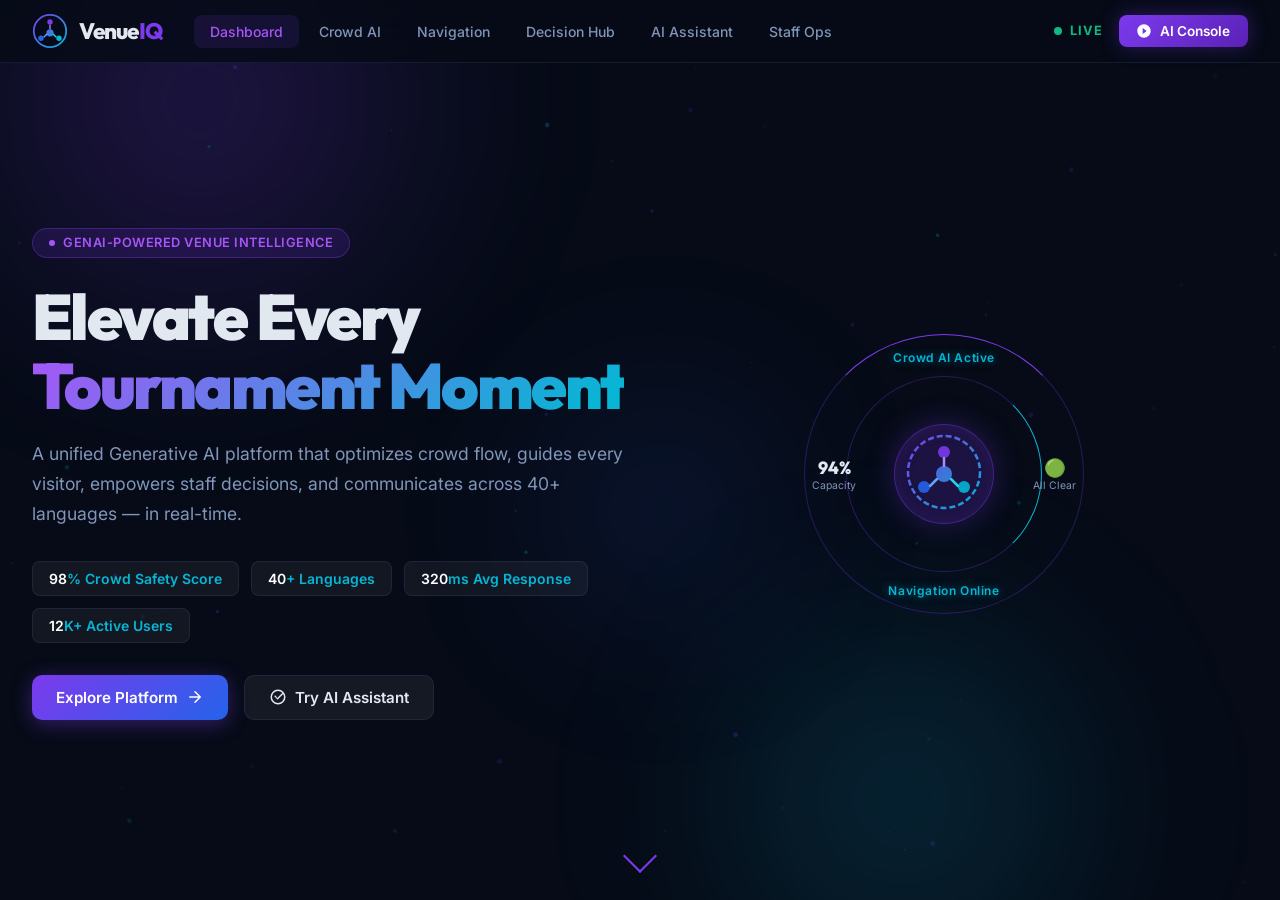
==== index.html @ 612d3ae8 "feat: VenueIQ GenAI Tournament Operations Platform A fully interactive GenAI-enabled venue operation" ====
<!DOCTYPE html>
<html lang="en">
<head>
  <meta charset="UTF-8" />
  <meta name="viewport" content="width=device-width, initial-scale=1.0" />
  <title>VenueIQ — GenAI Tournament Operations Platform</title>
  <meta name="description" content="VenueIQ: AI-powered venue operations platform for tournaments — crowd management, smart navigation, real-time decision support, and multi-language assistance." />
  <link rel="preconnect" href="https://fonts.googleapis.com" />
  <link rel="preconnect" href="https://fonts.gstatic.com" crossorigin />
  <link href="https://fonts.googleapis.com/css2?family=Inter:wght@300;400;500;600;700;800;900&family=Outfit:wght@300;400;500;600;700;800;900&display=swap" rel="stylesheet" />
  <link rel="stylesheet" href="styles.css" />
</head>
<body>

<!-- ═══════════════════════════════════════════════ NAVBAR ══ -->
<nav class="navbar" id="navbar">
  <div class="nav-inner">
    <div class="nav-logo">
      <div class="logo-icon">
        <svg viewBox="0 0 40 40" fill="none" xmlns="http://www.w3.org/2000/svg">
          <circle cx="20" cy="20" r="18" stroke="url(#lg1)" stroke-width="2"/>
          <circle cx="20" cy="10" r="3" fill="#7c3aed"/>
          <circle cx="10" cy="28" r="3" fill="#2563eb"/>
          <circle cx="30" cy="28" r="3" fill="#06b6d4"/>
          <circle cx="20" cy="22" r="4" fill="url(#lg1)"/>
          <line x1="20" y1="13" x2="20" y2="18" stroke="#a78bfa" stroke-width="1.5"/>
          <line x1="13" y1="27" x2="17" y2="23" stroke="#60a5fa" stroke-width="1.5"/>
          <line x1="27" y1="27" x2="23" y2="23" stroke="#22d3ee" stroke-width="1.5"/>
          <defs>
            <linearGradient id="lg1" x1="0" y1="0" x2="40" y2="40" gradientUnits="userSpaceOnUse">
              <stop offset="0%" stop-color="#7c3aed"/>
              <stop offset="100%" stop-color="#06b6d4"/>
            </linearGradient>
          </defs>
        </svg>
      </div>
      <span class="logo-text">Venue<span class="logo-accent">IQ</span></span>
    </div>
    <ul class="nav-links">
      <li><a href="#dashboard" class="nav-link active" onclick="showSection('dashboard', this)">Dashboard</a></li>
      <li><a href="#crowd" class="nav-link" onclick="showSection('crowd', this)">Crowd AI</a></li>
      <li><a href="#navigation" class="nav-link" onclick="showSection('navigation', this)">Navigation</a></li>
      <li><a href="#decisions" class="nav-link" onclick="showSection('decisions', this)">Decision Hub</a></li>
      <li><a href="#assistant" class="nav-link" onclick="showSection('assistant', this)">AI Assistant</a></li>
      <li><a href="#staff" class="nav-link" onclick="showSection('staff', this)">Staff Ops</a></li>
    </ul>
    <div class="nav-right">
      <div class="live-indicator"><span class="pulse"></span> LIVE</div>
      <button class="btn-cta" onclick="showSection('assistant', document.querySelector('[href=\'#assistant\']'))">
        <svg width="16" height="16" viewBox="0 0 24 24" fill="none"><path d="M12 2C6.48 2 2 6.48 2 12s4.48 10 10 10 10-4.48 10-10S17.52 2 12 2zm-2 14.5v-9l6 4.5-6 4.5z" fill="currentColor"/></svg>
        AI Console
      </button>
    </div>
  </div>
</nav>

<!-- ═══════════════════════════════════════════════ HERO ══ -->
<section class="hero-section" id="hero-section">
  <div class="hero-bg">
    <div class="hero-orb orb1"></div>
    <div class="hero-orb orb2"></div>
    <div class="hero-orb orb3"></div>
    <canvas id="heroCanvas"></canvas>
  </div>
  <div class="hero-content">
    <div class="hero-badge">
      <span class="badge-dot"></span>
      GenAI-Powered Venue Intelligence
    </div>
    <h1 class="hero-title">
      Elevate Every<br/>
      <span class="gradient-text">Tournament Moment</span>
    </h1>
    <p class="hero-subtitle">
      A unified Generative AI platform that optimizes crowd flow, guides every visitor, empowers staff decisions, and communicates across 40+ languages — in real-time.
    </p>
    <div class="hero-stats">
      <div class="stat-chip"><span class="stat-num" data-target="98">0</span>% Crowd Safety Score</div>
      <div class="stat-chip"><span class="stat-num" data-target="40">0</span>+ Languages</div>
      <div class="stat-chip"><span class="stat-num" data-target="320">0</span>ms Avg Response</div>
      <div class="stat-chip"><span class="stat-num" data-target="12">0</span>K+ Active Users</div>
    </div>
    <div class="hero-actions">
      <button class="btn-primary" onclick="showSection('dashboard', document.querySelector('[href=\'#dashboard\']'))">
        Explore Platform
        <svg width="18" height="18" viewBox="0 0 24 24" fill="none"><path d="M5 12h14M12 5l7 7-7 7" stroke="currentColor" stroke-width="2" stroke-linecap="round" stroke-linejoin="round"/></svg>
      </button>
      <button class="btn-ghost" onclick="showSection('assistant', document.querySelector('[href=\'#assistant\']'))">
        <svg width="18" height="18" viewBox="0 0 24 24" fill="none"><path d="M12 2a10 10 0 110 20A10 10 0 0112 2zm0 2a8 8 0 100 16A8 8 0 0012 4zm-1 11l-4-4 1.41-1.41L11 13.17l6.59-6.58L19 8l-8 8z" fill="currentColor"/></svg>
        Try AI Assistant
      </button>
    </div>
  </div>
  <div class="hero-visual">
    <div class="hud-container">
      <div class="hud-ring hud-ring-1"></div>
      <div class="hud-ring hud-ring-2"></div>
      <div class="hud-center">
        <div class="hud-icon">
          <svg viewBox="0 0 80 80" fill="none" xmlns="http://www.w3.org/2000/svg" width="80" height="80">
            <circle cx="40" cy="40" r="36" stroke="url(#hudGrad)" stroke-width="2.5" stroke-dasharray="6 3"/>
            <circle cx="40" cy="20" r="6" fill="#7c3aed" opacity="0.9"/>
            <circle cx="20" cy="55" r="6" fill="#2563eb" opacity="0.9"/>
            <circle cx="60" cy="55" r="6" fill="#06b6d4" opacity="0.9"/>
            <circle cx="40" cy="42" r="8" fill="url(#hudGrad)" opacity="0.95"/>
            <path d="M40 26 L40 34" stroke="#a78bfa" stroke-width="2.5" stroke-linecap="round"/>
            <path d="M26 54 L33 47" stroke="#60a5fa" stroke-width="2.5" stroke-linecap="round"/>
            <path d="M54 54 L47 47" stroke="#22d3ee" stroke-width="2.5" stroke-linecap="round"/>
            <defs>
              <linearGradient id="hudGrad" x1="0" y1="0" x2="80" y2="80" gradientUnits="userSpaceOnUse">
                <stop offset="0%" stop-color="#7c3aed"/>
                <stop offset="100%" stop-color="#06b6d4"/>
              </linearGradient>
            </defs>
          </svg>
        </div>
      </div>
      <div class="hud-label top-label">Crowd AI Active</div>
      <div class="hud-label bottom-label">Navigation Online</div>
      <div class="hud-metric left-metric">
        <div class="metric-val">94%</div>
        <div class="metric-key">Capacity</div>
      </div>
      <div class="hud-metric right-metric">
        <div class="metric-val">🟢</div>
        <div class="metric-key">All Clear</div>
      </div>
    </div>
  </div>
  <div class="scroll-hint" onclick="showSection('dashboard', document.querySelector('[href=\'#dashboard\']'))">
    <div class="scroll-arrow"></div>
  </div>
</section>

<!-- ═══════════════════════════════════════════════ MAIN APP ══ -->
<main class="app-main" id="app-main" style="display:none;">

  <!-- SECTION: DASHBOARD -->
  <section class="section active" id="section-dashboard">
    <div class="section-header">
      <div>
        <h2 class="section-title">Operations Dashboard</h2>
        <p class="section-sub">Real-time intelligence across all venue systems · Last updated <span id="lastUpdated">just now</span></p>
      </div>
      <div class="header-actions">
        <select class="select-venue" id="venueSelect">
          <option>🏟️ Main Arena — Hall A</option>
          <option>🏀 Court B — Basketball</option>
          <option>🎾 Tennis Ground 1</option>
          <option>🏊 Aquatics Centre</option>
        </select>
        <button class="btn-sm btn-outline" onclick="refreshDashboard()">⟳ Refresh</button>
      </div>
    </div>

    <!-- KPI Grid -->
    <div class="kpi-grid">
      <div class="kpi-card" id="kpi-crowd">
        <div class="kpi-icon" style="background:linear-gradient(135deg,#7c3aed,#a855f7)">
          <svg width="24" height="24" viewBox="0 0 24 24" fill="none"><path d="M17 21v-2a4 4 0 00-4-4H5a4 4 0 00-4 4v2M9 11a4 4 0 100-8 4 4 0 000 8zM23 21v-2a4 4 0 00-3-3.87M16 3.13a4 4 0 010 7.75" stroke="white" stroke-width="2" stroke-linecap="round" stroke-linejoin="round"/></svg>
        </div>
        <div class="kpi-data">
          <div class="kpi-value" id="kpi-crowd-val">47,284</div>
          <div class="kpi-label">Total Visitors</div>
          <div class="kpi-delta positive">↑ 3.2% vs. yesterday</div>
        </div>
        <div class="kpi-sparkline" id="spark-crowd"></div>
      </div>
      <div class="kpi-card" id="kpi-alerts">
        <div class="kpi-icon" style="background:linear-gradient(135deg,#dc2626,#f97316)">
          <svg width="24" height="24" viewBox="0 0 24 24" fill="none"><path d="M10.29 3.86L1.82 18a2 2 0 001.71 3h16.94a2 2 0 001.71-3L13.71 3.86a2 2 0 00-3.42 0zM12 9v4M12 17h.01" stroke="white" stroke-width="2" stroke-linecap="round" stroke-linejoin="round"/></svg>
        </div>
        <div class="kpi-data">
          <div class="kpi-value" id="kpi-alert-val">2</div>
          <div class="kpi-label">Active Alerts</div>
          <div class="kpi-delta negative">⚡ Requires Attention</div>
        </div>
        <div class="kpi-sparkline" id="spark-alerts"></div>
      </div>
      <div class="kpi-card" id="kpi-nav">
        <div class="kpi-icon" style="background:linear-gradient(135deg,#0891b2,#06b6d4)">
          <svg width="24" height="24" viewBox="0 0 24 24" fill="none"><path d="M3 11l19-9-9 19-2-8-8-2z" stroke="white" stroke-width="2" stroke-linecap="round" stroke-linejoin="round"/></svg>
        </div>
        <div class="kpi-data">
          <div class="kpi-value" id="kpi-nav-val">8,341</div>
          <div class="kpi-label">Navigation Queries</div>
          <div class="kpi-delta positive">↑ 12% this hour</div>
        </div>
        <div class="kpi-sparkline" id="spark-nav"></div>
      </div>
      <div class="kpi-card" id="kpi-assist">
        <div class="kpi-icon" style="background:linear-gradient(135deg,#059669,#10b981)">
          <svg width="24" height="24" viewBox="0 0 24 24" fill="none"><path d="M21 15a2 2 0 01-2 2H7l-4 4V5a2 2 0 012-2h14a2 2 0 012 2z" stroke="white" stroke-width="2" stroke-linecap="round" stroke-linejoin="round"/></svg>
        </div>
        <div class="kpi-data">
          <div class="kpi-value" id="kpi-assist-val">23,917</div>
          <div class="kpi-label">AI Interactions</div>
          <div class="kpi-delta positive">↑ 28 languages used</div>
        </div>
        <div class="kpi-sparkline" id="spark-assist"></div>
      </div>
    </div>

    <!-- Charts Row -->
    <div class="charts-row">
      <div class="chart-card wide">
        <div class="chart-header">
          <h3>Crowd Density — Live Heat Map</h3>
          <div class="chart-legend">
            <span class="legend-dot" style="background:#ef4444"></span>Dense
            <span class="legend-dot" style="background:#f97316"></span>Moderate
            <span class="legend-dot" style="background:#22c55e"></span>Sparse
          </div>
        </div>
        <canvas id="heatmapCanvas" width="700" height="280"></canvas>
      </div>
      <div class="chart-card">
        <div class="chart-header">
          <h3>Zone Occupancy</h3>
        </div>
        <canvas id="zoneChart" width="320" height="280"></canvas>
      </div>
    </div>

    <!-- Alert Stream + AI Insights -->
    <div class="bottom-row">
      <div class="alert-panel">
        <div class="panel-title">
          <svg width="16" height="16" viewBox="0 0 24 24" fill="none"><path d="M13 10V3L4 14h7v7l9-11h-7z" stroke="#f97316" stroke-width="2" stroke-linecap="round" stroke-linejoin="round"/></svg>
          Live Alert Feed
          <span class="badge-count" id="alert-count">2</span>
        </div>
        <div class="alert-stream" id="alertStream"></div>
      </div>
      <div class="insights-panel">
        <div class="panel-title">
          <svg width="16" height="16" viewBox="0 0 24 24" fill="none"><path d="M12 2l3.09 6.26L22 9.27l-5 4.87 1.18 6.88L12 17.77l-6.18 3.25L7 14.14 2 9.27l6.91-1.01L12 2z" stroke="#7c3aed" stroke-width="2" stroke-linecap="round" stroke-linejoin="round"/></svg>
          AI Insights & Predictions
        </div>
        <div class="insights-list" id="insightsList"></div>
      </div>
      <div class="weather-panel">
        <div class="panel-title">⛅ Venue Conditions</div>
        <div class="weather-content">
          <div class="weather-main">
            <div class="weather-temp">32°C</div>
            <div class="weather-desc">Partly Cloudy · High Humidity</div>
          </div>
          <div class="weather-metrics">
            <div class="w-metric"><span>💧</span> Humidity <strong>78%</strong></div>
            <div class="w-metric"><span>🌬️</span> Wind <strong>14 km/h</strong></div>
            <div class="w-metric"><span>☀️</span> UV Index <strong>8 — High</strong></div>
            <div class="w-metric"><span>👁️</span> Visibility <strong>10 km</strong></div>
          </div>
          <div class="weather-ai-note">
            <svg width="14" height="14" viewBox="0 0 24 24" fill="none"><circle cx="12" cy="12" r="10" stroke="#06b6d4" stroke-width="2"/><path d="M12 6v6l4 2" stroke="#06b6d4" stroke-width="2" stroke-linecap="round"/></svg>
            AI Recommendation: Deploy extra hydration stations in Zones C and F. Peak heat expected at 14:30.
          </div>
        </div>
      </div>
    </div>
  </section>

  <!-- SECTION: CROWD MANAGEMENT -->
  <section class="section" id="section-crowd">
    <div class="section-header">
      <div>
        <h2 class="section-title">Dynamic Crowd Management</h2>
        <p class="section-sub">GenAI-driven crowd flow prediction · density analysis · proactive routing</p>
      </div>
      <div class="header-actions">
        <span class="status-badge" style="background:rgba(34,197,94,.15);color:#22c55e;border-color:rgba(34,197,94,.3)">🟢 AI Model Active</span>
      </div>
    </div>

    <div class="crowd-grid">
      <div class="crowd-map-card">
        <div class="panel-title">🗺️ Real-Time Crowd Density Map</div>
        <div class="crowd-map-container">
          <canvas id="crowdMapCanvas" width="620" height="420"></canvas>
          <div class="crowd-legend">
            <div class="crowd-legend-item"><div class="cl-color" style="background:#ef4444"></div><span>Critical (&gt;90%)</span></div>
            <div class="crowd-legend-item"><div class="cl-color" style="background:#f97316"></div><span>High (70–90%)</span></div>
            <div class="crowd-legend-item"><div class="cl-color" style="background:#eab308"></div><span>Medium (50–70%)</span></div>
            <div class="crowd-legend-item"><div class="cl-color" style="background:#22c55e"></div><span>Low (&lt;50%)</span></div>
          </div>
          <div class="crowd-controls">
            <button class="btn-sm btn-purple" onclick="toggleCrowdSim()" id="simBtn">⏵ Run AI Simulation</button>
            <button class="btn-sm btn-outline" onclick="resetCrowdMap()">↺ Reset</button>
          </div>
        </div>
      </div>
      <div class="crowd-side">
        <div class="zone-cards" id="zoneCards"></div>
        <div class="crowd-prediction-card">
          <div class="pred-title">
            <svg width="16" height="16" viewBox="0 0 24 24" fill="none"><path d="M2 12h2M20 12h2M12 2v2M12 20v2M4.93 4.93l1.41 1.41M17.66 17.66l1.41 1.41M17.66 6.34l-1.41 1.41M6.34 17.66l-1.41 1.41" stroke="#a855f7" stroke-width="2" stroke-linecap="round"/></svg>
            AI Crowd Forecast — Next 2 Hours
          </div>
          <canvas id="forecastChart" width="340" height="160"></canvas>
          <div class="pred-alerts" id="predAlerts"></div>
        </div>
        <div class="ai-routing-card">
          <div class="pred-title">
            <svg width="16" height="16" viewBox="0 0 24 24" fill="none"><path d="M3 3l7.07 16.97 2.51-7.39 7.39-2.51L3 3z" stroke="#06b6d4" stroke-width="2" stroke-linecap="round" stroke-linejoin="round"/></svg>
            AI Routing Recommendations
          </div>
          <div class="routing-list" id="routingList"></div>
        </div>
      </div>
    </div>

    <div class="crowd-analytics-row">
      <div class="analytics-card">
        <h4>Entry/Exit Flow Rate</h4>
        <canvas id="flowChart" width="340" height="180"></canvas>
      </div>
      <div class="analytics-card">
        <h4>Dwell Time Analysis</h4>
        <canvas id="dwellChart" width="340" height="180"></canvas>
      </div>
      <div class="analytics-card">
        <h4>Gate Utilization</h4>
        <div class="gate-util" id="gateUtil"></div>
      </div>
    </div>
  </section>

  <!-- SECTION: SMART NAVIGATION -->
  <section class="section" id="section-navigation">
    <div class="section-header">
      <div>
        <h2 class="section-title">Smart Indoor Navigation</h2>
        <p class="section-sub">AI-powered wayfinding · AR-ready routes · accessibility-first design</p>
      </div>
    </div>

    <div class="nav-grid">
      <div class="nav-map-card">
        <div class="nav-search-bar">
          <div class="nav-search-inner">
            <svg width="18" height="18" viewBox="0 0 24 24" fill="none"><path d="M21 10c0 7-9 13-9 13s-9-6-9-13a9 9 0 0118 0z" stroke="#7c3aed" stroke-width="2"/><circle cx="12" cy="10" r="3" stroke="#7c3aed" stroke-width="2"/></svg>
            <span>You are at:</span>
            <strong>Gate 3 — East Entrance</strong>
          </div>
          <div class="nav-dest-select">
            <label>Navigate to:</label>
            <select id="navDest" onchange="updateNavRoute()">
              <option value="seat">🎟️ My Seat — Block D, Row 12</option>
              <option value="food">🍔 Nearest Food Court</option>
              <option value="toilet">🚻 Restroom (Accessible)</option>
              <option value="medical">🏥 Medical Aid Station</option>
              <option value="exit">🚪 Nearest Exit</option>
              <option value="parking">🅿️ VIP Parking</option>
            </select>
          </div>
        </div>
        <div class="nav-canvas-wrap">
          <canvas id="navCanvas" width="640" height="440"></canvas>
          <div class="nav-overlay-info" id="navOverlayInfo">
            <div class="nav-route-info">
              <span class="route-dist">📍 Est. 3 min walk · 220m</span>
              <span class="route-acc">♿ Accessible route</span>
            </div>
          </div>
        </div>
        <div class="nav-mode-switcher">
          <button class="nav-mode-btn active" id="nm-walking" onclick="setNavMode('walking', this)">🚶 Walking</button>
          <button class="nav-mode-btn" id="nm-accessible" onclick="setNavMode('accessible', this)">♿ Accessible</button>
          <button class="nav-mode-btn" id="nm-fastest" onclick="setNavMode('fastest', this)">⚡ Fastest</button>
          <button class="nav-mode-btn" id="nm-scenic" onclick="setNavMode('scenic', this)">🌟 VIP Route</button>
        </div>
      </div>

      <div class="nav-side">
        <div class="nav-step-card">
          <div class="panel-title">📋 Step-by-Step Directions</div>
          <div class="steps-list" id="stepsList"></div>
        </div>
        <div class="nav-poi-card">
          <div class="panel-title">📍 Nearby Points of Interest</div>
          <div class="poi-grid" id="poiGrid"></div>
        </div>
        <div class="nav-ar-card">
          <div class="ar-preview-header">
            <svg width="20" height="20" viewBox="0 0 24 24" fill="none"><rect x="2" y="7" width="20" height="10" rx="2" stroke="#06b6d4" stroke-width="2"/><path d="M8 7V5a2 2 0 012-2h4a2 2 0 012 2v2M12 11v4M10 13h4" stroke="#06b6d4" stroke-width="2" stroke-linecap="round"/></svg>
            AR Navigation Mode
          </div>
          <div class="ar-preview-body">
            <div class="ar-frame">
              <div class="ar-arrow">↑</div>
              <div class="ar-label">Continue straight — 80m</div>
              <div class="ar-distance">Gate 3 → Concourse B</div>
            </div>
          </div>
          <button class="btn-primary btn-full" onclick="launchAR()">Launch AR View</button>
        </div>
      </div>
    </div>
  </section>

  <!-- SECTION: DECISION HUB -->
  <section class="section" id="section-decisions">
    <div class="section-header">
      <div>
        <h2 class="section-title">Real-Time Decision Support Hub</h2>
        <p class="section-sub">GenAI-powered incident response · predictive analytics · command intelligence</p>
      </div>
      <div class="header-actions">
        <button class="btn-sm btn-danger" onclick="addEmergencyAlert()">🚨 Simulate Emergency</button>
        <button class="btn-sm btn-outline" onclick="clearAlerts()">Clear Alerts</button>
      </div>
    </div>

    <div class="decision-grid">
      <div class="incident-board">
        <div class="panel-title">
          <svg width="16" height="16" viewBox="0 0 24 24" fill="none"><path d="M12 22s8-4 8-10V5l-8-3-8 3v7c0 6 8 10 8 10z" stroke="#f97316" stroke-width="2" stroke-linecap="round" stroke-linejoin="round"/></svg>
          Incident Command Board
        </div>
        <div class="incident-toolbar">
          <button class="incident-filter active" onclick="filterIncidents('all', this)">All</button>
          <button class="incident-filter" onclick="filterIncidents('critical', this)">Critical</button>
          <button class="incident-filter" onclick="filterIncidents('medium', this)">Medium</button>
          <button class="incident-filter" onclick="filterIncidents('low', this)">Low</button>
        </div>
        <div class="incident-list" id="incidentList"></div>
      </div>

      <div class="decision-center">
        <div class="ai-recommend-card">
          <div class="panel-title">
            <svg width="16" height="16" viewBox="0 0 24 24" fill="none"><path d="M12 2l3.09 6.26L22 9.27l-5 4.87 1.18 6.88L12 17.77l-6.18 3.25L7 14.14 2 9.27l6.91-1.01L12 2z" stroke="#7c3aed" stroke-width="2" stroke-linecap="round" stroke-linejoin="round"/></svg>
            AI Command Recommendations
          </div>
          <div class="recommend-list" id="recommendList"></div>
        </div>
        <div class="resource-dispatch">
          <div class="panel-title">🚀 Resource Dispatch</div>
          <div class="resource-grid" id="resourceGrid"></div>
        </div>
      </div>

      <div class="analytics-sidebar">
        <div class="timeline-card">
          <div class="panel-title">📅 Today's Event Timeline</div>
          <div class="timeline" id="timeline"></div>
        </div>
        <div class="command-chat">
          <div class="panel-title">
            <svg width="14" height="14" viewBox="0 0 24 24" fill="none"><path d="M21 15a2 2 0 01-2 2H7l-4 4V5a2 2 0 012-2h14a2 2 0 012 2z" stroke="#06b6d4" stroke-width="2" stroke-linecap="round" stroke-linejoin="round"/></svg>
            Command AI Query
          </div>
          <div class="command-chat-messages" id="commandMessages"></div>
          <div class="command-chat-input">
            <input type="text" id="commandInput" placeholder="Ask the AI command center..." onkeypress="if(event.key==='Enter')sendCommandQuery()" />
            <button onclick="sendCommandQuery()">
              <svg width="16" height="16" viewBox="0 0 24 24" fill="none"><path d="M22 2L11 13M22 2l-7 20-4-9-9-4 20-7z" stroke="currentColor" stroke-width="2" stroke-linecap="round" stroke-linejoin="round"/></svg>
            </button>
          </div>
        </div>
      </div>
    </div>
  </section>

  <!-- SECTION: AI ASSISTANT -->
  <section class="section" id="section-assistant">
    <div class="section-header">
      <div>
        <h2 class="section-title">Multi-Language AI Assistant</h2>
        <p class="section-sub">Conversational GenAI for fans, staff, and volunteers · 40+ languages supported</p>
      </div>
      <div class="header-actions">
        <div class="lang-selector-group">
          <label>Interface Language:</label>
          <select id="uiLang" onchange="changeUILanguage()">
            <option value="en">🇺🇸 English</option>
            <option value="hi">🇮🇳 Hindi</option>
            <option value="es">🇪🇸 Spanish</option>
            <option value="fr">🇫🇷 French</option>
            <option value="ar">🇸🇦 Arabic</option>
            <option value="zh">🇨🇳 Chinese</option>
            <option value="ja">🇯🇵 Japanese</option>
            <option value="de">🇩🇪 German</option>
            <option value="pt">🇧🇷 Portuguese</option>
            <option value="ko">🇰🇷 Korean</option>
          </select>
        </div>
      </div>
    </div>

    <div class="assistant-layout">
      <div class="persona-selector">
        <div class="panel-title">Select Mode</div>
        <div class="persona-cards">
          <div class="persona-card active" id="persona-fan" onclick="selectPersona('fan', this)">
            <div class="persona-icon">🎟️</div>
            <div class="persona-name">Fan Mode</div>
            <div class="persona-desc">Navigate, find seats, food, events</div>
          </div>
          <div class="persona-card" id="persona-staff" onclick="selectPersona('staff', this)">
            <div class="persona-icon">👷</div>
            <div class="persona-name">Staff Mode</div>
            <div class="persona-desc">Operational queries, incident reports</div>
          </div>
          <div class="persona-card" id="persona-volunteer" onclick="selectPersona('volunteer', this)">
            <div class="persona-icon">🤝</div>
            <div class="persona-name">Volunteer Mode</div>
            <div class="persona-desc">Zone assignments, protocols, guidance</div>
          </div>
          <div class="persona-card" id="persona-organizer" onclick="selectPersona('organizer', this)">
            <div class="persona-icon">📋</div>
            <div class="persona-name">Organizer Mode</div>
            <div class="persona-desc">Analytics, decisions, staff coordination</div>
          </div>
        </div>

        <div class="quick-prompts">
          <div class="panel-title" style="margin-top:1rem">Quick Prompts</div>
          <div class="prompt-chips" id="promptChips"></div>
        </div>

        <div class="lang-stats-panel">
          <div class="panel-title" style="margin-top:1rem">Language Analytics</div>
          <div class="lang-bars" id="langBars"></div>
        </div>
      </div>

      <div class="chat-container">
        <div class="chat-header">
          <div class="chat-bot-info">
            <div class="bot-avatar">
              <svg viewBox="0 0 40 40" fill="none" width="36" height="36">
                <circle cx="20" cy="20" r="18" fill="url(#botGrad)"/>
                <circle cx="14" cy="17" r="3" fill="white" opacity="0.9"/>
                <circle cx="26" cy="17" r="3" fill="white" opacity="0.9"/>
                <path d="M13 25c0 0 2 4 7 4s7-4 7-4" stroke="white" stroke-width="2" stroke-linecap="round"/>
                <defs>
                  <linearGradient id="botGrad" x1="0" y1="0" x2="40" y2="40">
                    <stop offset="0%" stop-color="#7c3aed"/>
                    <stop offset="100%" stop-color="#06b6d4"/>
                  </linearGradient>
                </defs>
              </svg>
              <div class="bot-status-dot"></div>
            </div>
            <div class="bot-meta">
              <div class="bot-name">VenueIQ AI Assistant</div>
              <div class="bot-status-text">Online · Responds instantly</div>
            </div>
          </div>
          <div class="chat-controls">
            <button class="chat-ctrl-btn" onclick="clearChat()" title="Clear chat">🗑️</button>
            <button class="chat-ctrl-btn" onclick="exportChat()" title="Export">📤</button>
          </div>
        </div>

        <div class="chat-messages" id="chatMessages">
          <!-- Messages inserted by JS -->
        </div>

        <div class="chat-input-area">
          <div class="typing-indicator" id="typingIndicator" style="display:none">
            <div class="typing-dot"></div>
            <div class="typing-dot"></div>
            <div class="typing-dot"></div>
          </div>
          <div class="chat-input-row">
            <button class="chat-action-btn" id="voiceBtn" onclick="toggleVoice()" title="Voice input">🎤</button>
            <input type="text" id="chatInput" class="chat-input" placeholder="Ask me anything about the venue..." onkeypress="if(event.key==='Enter')sendMessage()" />
            <select id="chatLang" class="chat-lang-sel">
              <option value="en">EN</option>
              <option value="hi">HI</option>
              <option value="es">ES</option>
              <option value="fr">FR</option>
              <option value="ar">AR</option>
              <option value="zh">ZH</option>
              <option value="ja">JA</option>
            </select>
            <button class="chat-send-btn" onclick="sendMessage()" id="sendBtn">
              <svg width="18" height="18" viewBox="0 0 24 24" fill="none"><path d="M22 2L11 13M22 2l-7 20-4-9-9-4 20-7z" stroke="currentColor" stroke-width="2" stroke-linecap="round" stroke-linejoin="round"/></svg>
            </button>
          </div>
        </div>
      </div>

      <div class="translation-panel">
        <div class="panel-title">🌍 Translation Engine</div>
        <div class="translation-demo">
          <textarea id="translateInput" class="translate-ta" placeholder="Type any message here..." rows="4" oninput="liveTranslate()"></textarea>
          <div class="translate-langs">
            <div class="trans-from">
              <label>From</label>
              <select id="fromLang">
                <option value="en">🇺🇸 English</option>
                <option value="hi">🇮🇳 Hindi</option>
                <option value="es">🇪🇸 Spanish</option>
              </select>
            </div>
            <div class="swap-btn" onclick="swapLangs()">⇄</div>
            <div class="trans-to">
              <label>To</label>
              <select id="toLang">
                <option value="hi">🇮🇳 Hindi</option>
                <option value="en">🇺🇸 English</option>
                <option value="es">🇪🇸 Spanish</option>
                <option value="fr">🇫🇷 French</option>
                <option value="ar">🇸🇦 Arabic</option>
                <option value="zh">🇨🇳 Chinese</option>
                <option value="ja">🇯🇵 Japanese</option>
              </select>
            </div>
          </div>
          <div class="translate-output" id="translateOutput">
            <div class="trans-placeholder">Translation will appear here...</div>
          </div>
          <div class="trans-actions">
            <button class="btn-sm btn-purple" onclick="doTranslate()">Translate Now</button>
            <button class="btn-sm btn-outline" onclick="speakTranslation()">🔊 Speak</button>
          </div>
        </div>
        <div class="supported-langs">
          <div class="panel-title" style="margin-top:1.2rem">Supported Languages</div>
          <div class="lang-chips" id="langChips"></div>
        </div>
      </div>
    </div>
  </section>

  <!-- SECTION: STAFF OPS -->
  <section class="section" id="section-staff">
    <div class="section-header">
      <div>
        <h2 class="section-title">Staff & Volunteer Operations</h2>
        <p class="section-sub">AI-optimized deployment · real-time coordination · smart task allocation</p>
      </div>
      <div class="header-actions">
        <button class="btn-sm btn-purple" onclick="optimizeStaff()">✨ AI Optimize Deployment</button>
      </div>
    </div>

    <div class="staff-grid">
      <div class="staff-map-card">
        <div class="panel-title">🗺️ Staff Deployment Map</div>
        <canvas id="staffCanvas" width="620" height="380"></canvas>
        <div class="staff-legend">
          <div class="staff-leg-item"><div class="sl-dot" style="background:#7c3aed"></div>Security</div>
          <div class="staff-leg-item"><div class="sl-dot" style="background:#06b6d4"></div>Medics</div>
          <div class="staff-leg-item"><div class="sl-dot" style="background:#10b981"></div>Volunteers</div>
          <div class="staff-leg-item"><div class="sl-dot" style="background:#f97316"></div>Operations</div>
          <div class="staff-leg-item"><div class="sl-dot" style="background:#eab308"></div>Information</div>
        </div>
      </div>

      <div class="staff-side">
        <div class="staff-summary-cards" id="staffSummary"></div>
        <div class="task-queue-card">
          <div class="panel-title">📋 AI-Generated Task Queue</div>
          <div class="task-list" id="taskList"></div>
        </div>
      </div>
    </div>

    <div class="staff-analytics-row">
      <div class="sanalytics-card">
        <h4>Staff Response Times</h4>
        <canvas id="responseChart" width="340" height="180"></canvas>
      </div>
      <div class="sanalytics-card">
        <h4>Zone Coverage Heat</h4>
        <canvas id="coverageChart" width="340" height="180"></canvas>
      </div>
      <div class="sanalytics-card">
        <h4>Volunteer Skill Match Rate</h4>
        <div class="skill-match-display" id="skillMatch"></div>
      </div>
    </div>
  </section>

</main>

<!-- AR Modal -->
<div class="modal-overlay" id="arModal" style="display:none;">
  <div class="modal-content ar-modal">
    <div class="modal-close" onclick="closeAR()">✕</div>
    <div class="ar-sim">
      <div class="ar-sim-header">📱 AR Navigation Simulation</div>
      <div class="ar-sim-body">
        <div class="ar-camera-view">
          <div class="ar-grid"></div>
          <div class="ar-direction-arrow" id="arArrow">↑</div>
          <div class="ar-instruction" id="arInstruction">Head towards Gate 3 entrance</div>
          <div class="ar-progress-bar"><div class="ar-progress-fill" id="arFill"></div></div>
          <div class="ar-eta">ETA: <span id="arEta">3 min</span></div>
        </div>
      </div>
    </div>
  </div>
</div>

<script src="app.js"></script>
</body>
</html>
---- styles.css ----
/* ══════════════════════════════════════════════════════════════
   VenueIQ — Global Styles & Design System
   ══════════════════════════════════════════════════════════════ */

@import url('https://fonts.googleapis.com/css2?family=Inter:wght@300;400;500;600;700;800;900&family=Outfit:wght@300;400;500;600;700;800;900&display=swap');

/* ─── Custom Properties ─── */
:root {
  --c-bg:          #060b17;
  --c-bg-card:     #0d1626;
  --c-bg-card2:    #111c30;
  --c-border:      rgba(99,120,180,.15);
  --c-border-glow: rgba(124,58,237,.3);
  --c-purple:      #7c3aed;
  --c-purple-light:#a855f7;
  --c-blue:        #2563eb;
  --c-cyan:        #06b6d4;
  --c-green:       #10b981;
  --c-orange:      #f97316;
  --c-red:         #ef4444;
  --c-yellow:      #eab308;
  --c-text:        #e2e8f0;
  --c-text-muted:  #8095b8;
  --c-text-dim:    #4a6080;
  --radius:        12px;
  --radius-lg:     18px;
  --radius-xl:     24px;
  --shadow-glow:   0 0 40px rgba(124,58,237,.15);
  --shadow-card:   0 4px 24px rgba(0,0,0,.4);
  --transition:    all .22s cubic-bezier(.4,0,.2,1);
  --font-main:     'Inter', sans-serif;
  --font-display:  'Outfit', sans-serif;
}

/* ─── Reset ─── */
*, *::before, *::after { box-sizing: border-box; margin: 0; padding: 0; }
html { scroll-behavior: smooth; }
body {
  font-family: var(--font-main);
  background: var(--c-bg);
  color: var(--c-text);
  min-height: 100vh;
  overflow-x: hidden;
}
a { text-decoration: none; color: inherit; }
button { cursor: pointer; border: none; outline: none; background: none; font-family: inherit; }
select { font-family: inherit; }
input { font-family: inherit; }
canvas { display: block; }

/* ═══════════════════════════ NAVBAR ═══════ */
.navbar {
  position: fixed; top: 0; left: 0; right: 0; z-index: 1000;
  background: rgba(6,11,23,.85);
  backdrop-filter: blur(20px);
  border-bottom: 1px solid var(--c-border);
  transition: var(--transition);
}
.nav-inner {
  max-width: 1600px; margin: 0 auto;
  display: flex; align-items: center; gap: 2rem;
  padding: .8rem 2rem;
}
.nav-logo { display: flex; align-items: center; gap: .7rem; flex-shrink: 0; }
.logo-icon { width: 36px; height: 36px; }
.logo-icon svg { width: 36px; height: 36px; }
.logo-text {
  font-family: var(--font-display);
  font-size: 1.4rem; font-weight: 800;
  letter-spacing: -.03em; color: var(--c-text);
}
.logo-accent { color: var(--c-purple); }
.nav-links {
  display: flex; gap: .25rem; list-style: none; flex: 1;
}
.nav-link {
  padding: .5rem 1rem; border-radius: 8px;
  font-size: .875rem; font-weight: 500;
  color: var(--c-text-muted);
  transition: var(--transition);
}
.nav-link:hover, .nav-link.active {
  color: var(--c-text);
  background: rgba(124,58,237,.12);
}
.nav-link.active { color: var(--c-purple-light); }
.nav-right { display: flex; align-items: center; gap: 1rem; margin-left: auto; }
.live-indicator {
  display: flex; align-items: center; gap: .5rem;
  font-size: .8rem; font-weight: 700;
  color: var(--c-green);
  letter-spacing: .08em;
}
.pulse {
  width: 8px; height: 8px; border-radius: 50%;
  background: var(--c-green);
  animation: pulseAnim 1.5s ease-in-out infinite;
}
@keyframes pulseAnim {
  0%, 100% { opacity: 1; transform: scale(1); box-shadow: 0 0 0 0 rgba(16,185,129,.4); }
  50% { opacity: .8; transform: scale(1.1); box-shadow: 0 0 0 6px rgba(16,185,129,0); }
}
.btn-cta {
  display: flex; align-items: center; gap: .5rem;
  padding: .5rem 1.1rem; border-radius: 8px;
  background: linear-gradient(135deg, var(--c-purple), #5b21b6);
  color: white; font-size: .85rem; font-weight: 600;
  transition: var(--transition);
  box-shadow: 0 0 20px rgba(124,58,237,.35);
}
.btn-cta:hover { transform: translateY(-1px); box-shadow: 0 0 30px rgba(124,58,237,.5); }

/* ═══════════════════════════ HERO ═══════ */
.hero-section {
  min-height: 100vh;
  display: flex; align-items: center;
  position: relative; overflow: hidden;
  padding: 7rem 2rem 4rem;
}
.hero-bg {
  position: absolute; inset: 0; z-index: 0;
}
.hero-orb {
  position: absolute; border-radius: 50%;
  filter: blur(80px); pointer-events: none;
}
.orb1 {
  width: 600px; height: 600px;
  background: radial-gradient(circle, rgba(124,58,237,.25) 0%, transparent 70%);
  top: -200px; left: -100px;
  animation: orbFloat 8s ease-in-out infinite;
}
.orb2 {
  width: 500px; height: 500px;
  background: radial-gradient(circle, rgba(6,182,212,.2) 0%, transparent 70%);
  bottom: -150px; right: 10%;
  animation: orbFloat 10s ease-in-out infinite reverse;
}
.orb3 {
  width: 300px; height: 300px;
  background: radial-gradient(circle, rgba(37,99,235,.2) 0%, transparent 70%);
  top: 40%; left: 40%;
  animation: orbFloat 12s ease-in-out infinite;
}
@keyframes orbFloat {
  0%, 100% { transform: translate(0, 0) scale(1); }
  33% { transform: translate(30px, -20px) scale(1.05); }
  66% { transform: translate(-20px, 30px) scale(.95); }
}
#heroCanvas { position: absolute; inset: 0; width: 100%; height: 100%; opacity: .4; }
.hero-content {
  position: relative; z-index: 2;
  max-width: 680px; flex: 1;
}
.hero-badge {
  display: inline-flex; align-items: center; gap: .5rem;
  padding: .4rem 1rem; border-radius: 50px;
  background: rgba(124,58,237,.15);
  border: 1px solid rgba(124,58,237,.35);
  font-size: .8rem; font-weight: 600;
  color: var(--c-purple-light);
  letter-spacing: .04em; text-transform: uppercase;
  margin-bottom: 1.5rem;
  animation: fadeInDown .6s ease both;
}
.badge-dot {
  width: 6px; height: 6px; border-radius: 50%;
  background: var(--c-purple-light);
  animation: pulseAnim 1.5s ease infinite;
}
.hero-title {
  font-family: var(--font-display);
  font-size: clamp(2.8rem, 5vw, 4.5rem);
  font-weight: 900; line-height: 1.08;
  letter-spacing: -.04em;
  margin-bottom: 1.2rem;
  animation: fadeInDown .6s .1s ease both;
}
.gradient-text {
  background: linear-gradient(135deg, #a855f7, #06b6d4, #3b82f6);
  -webkit-background-clip: text; background-clip: text;
  -webkit-text-fill-color: transparent;
  animation: gradientShift 4s ease infinite alternate;
  background-size: 200%;
}
@keyframes gradientShift {
  0% { background-position: 0% 50%; }
  100% { background-position: 100% 50%; }
}
.hero-subtitle {
  font-size: 1.1rem; line-height: 1.7;
  color: var(--c-text-muted); margin-bottom: 2rem;
  animation: fadeInDown .6s .2s ease both;
}
.hero-stats {
  display: flex; flex-wrap: wrap; gap: .75rem;
  margin-bottom: 2rem;
  animation: fadeInDown .6s .3s ease both;
}
.stat-chip {
  padding: .5rem 1rem; border-radius: 8px;
  background: rgba(255,255,255,.05);
  border: 1px solid var(--c-border);
  font-size: .875rem; font-weight: 600;
  color: var(--c-cyan);
}
.stat-num { color: white; }
.hero-actions {
  display: flex; gap: 1rem; flex-wrap: wrap;
  animation: fadeInDown .6s .4s ease both;
}
.btn-primary {
  display: flex; align-items: center; gap: .5rem;
  padding: .75rem 1.5rem; border-radius: 10px;
  background: linear-gradient(135deg, var(--c-purple), var(--c-blue));
  color: white; font-size: .95rem; font-weight: 600;
  transition: var(--transition);
  box-shadow: 0 4px 20px rgba(124,58,237,.4);
}
.btn-primary:hover { transform: translateY(-2px); box-shadow: 0 8px 30px rgba(124,58,237,.5); }
.btn-primary.btn-full { width: 100%; justify-content: center; }
.btn-ghost {
  display: flex; align-items: center; gap: .5rem;
  padding: .75rem 1.5rem; border-radius: 10px;
  background: rgba(255,255,255,.06);
  border: 1px solid var(--c-border);
  color: var(--c-text); font-size: .95rem; font-weight: 600;
  transition: var(--transition);
}
.btn-ghost:hover { background: rgba(255,255,255,.1); border-color: var(--c-purple); }

/* Hero Visual */
.hero-visual {
  position: relative; z-index: 2;
  flex: 1; display: flex; justify-content: center; align-items: center;
  animation: fadeInRight .8s .2s ease both;
}
.hud-container {
  width: 280px; height: 280px; position: relative;
  display: flex; align-items: center; justify-content: center;
}
.hud-ring {
  position: absolute; border-radius: 50%;
  border: 1px solid rgba(124,58,237,.3);
}
.hud-ring-1 {
  width: 100%; height: 100%;
  animation: spin 20s linear infinite;
  border-top-color: var(--c-purple);
}
.hud-ring-2 {
  width: 70%; height: 70%;
  animation: spin 12s linear infinite reverse;
  border-right-color: var(--c-cyan);
}
@keyframes spin { from { transform: rotate(0deg); } to { transform: rotate(360deg); } }
.hud-center {
  width: 100px; height: 100px; border-radius: 50%;
  background: rgba(124,58,237,.2);
  border: 1px solid rgba(124,58,237,.4);
  display: flex; align-items: center; justify-content: center;
  box-shadow: 0 0 30px rgba(124,58,237,.3), inset 0 0 20px rgba(124,58,237,.1);
}
.hud-icon { animation: iconPulse 2s ease-in-out infinite; }
@keyframes iconPulse {
  0%, 100% { filter: drop-shadow(0 0 8px rgba(124,58,237,.5)); transform: scale(1); }
  50% { filter: drop-shadow(0 0 20px rgba(6,182,212,.5)); transform: scale(1.05); }
}
.hud-label {
  position: absolute; font-size: .75rem; font-weight: 600;
  color: var(--c-cyan); letter-spacing: .05em;
  white-space: nowrap;
  text-shadow: 0 0 10px rgba(6,182,212,.5);
}
.top-label { top: 16px; }
.bottom-label { bottom: 16px; }
.hud-metric {
  position: absolute;
  text-align: center;
}
.left-metric { left: 8px; }
.right-metric { right: 8px; }
.metric-val {
  font-family: var(--font-display);
  font-size: 1.1rem; font-weight: 800;
  color: var(--c-text);
}
.metric-key { font-size: .65rem; color: var(--c-text-muted); }
.scroll-hint {
  position: absolute; bottom: 2rem; left: 50%;
  transform: translateX(-50%);
  cursor: pointer; z-index: 2;
}
.scroll-arrow {
  width: 24px; height: 24px;
  border-right: 2px solid var(--c-purple);
  border-bottom: 2px solid var(--c-purple);
  transform: rotate(45deg);
  animation: bounce 1.5s ease infinite;
  margin: auto;
}
@keyframes bounce {
  0%, 100% { transform: rotate(45deg) translateY(0); }
  50% { transform: rotate(45deg) translateY(8px); }
}

/* ═══════════════════════════ MAIN APP ═══════ */
.app-main {
  padding-top: 4.5rem;
  max-width: 1600px; margin: 0 auto;
  padding-left: 1.5rem; padding-right: 1.5rem;
  min-height: 100vh;
}
.section { display: none; padding: 2rem 0 4rem; animation: fadeInPage .35s ease; }
.section.active { display: block; }
@keyframes fadeInPage {
  from { opacity: 0; transform: translateY(12px); }
  to   { opacity: 1; transform: translateY(0); }
}
.section-header {
  display: flex; align-items: flex-start;
  justify-content: space-between; gap: 1rem;
  margin-bottom: 2rem; flex-wrap: wrap;
}
.section-title {
  font-family: var(--font-display);
  font-size: 2rem; font-weight: 800;
  letter-spacing: -.04em; margin-bottom: .3rem;
}
.section-sub { color: var(--c-text-muted); font-size: .9rem; }
.header-actions { display: flex; align-items: center; gap: .75rem; flex-wrap: wrap; }

/* ─── Common Buttons ─── */
.btn-sm {
  padding: .45rem .9rem; border-radius: 8px;
  font-size: .82rem; font-weight: 600;
  transition: var(--transition); display: inline-flex; align-items: center; gap: .4rem;
}
.btn-outline {
  background: rgba(255,255,255,.06);
  border: 1px solid var(--c-border); color: var(--c-text);
}
.btn-outline:hover { border-color: var(--c-purple); background: rgba(124,58,237,.1); }
.btn-purple {
  background: linear-gradient(135deg, var(--c-purple), #5b21b6);
  color: white;
  box-shadow: 0 2px 12px rgba(124,58,237,.35);
}
.btn-purple:hover { transform: translateY(-1px); box-shadow: 0 4px 20px rgba(124,58,237,.5); }
.btn-danger {
  background: linear-gradient(135deg, #dc2626, #b91c1c);
  color: white;
  box-shadow: 0 2px 12px rgba(220,38,38,.3);
}
.btn-danger:hover { transform: translateY(-1px); }
.status-badge {
  padding: .45rem .9rem; border-radius: 8px;
  font-size: .82rem; font-weight: 600;
  border: 1px solid transparent;
}
.select-venue {
  padding: .45rem .9rem; border-radius: 8px;
  background: var(--c-bg-card); border: 1px solid var(--c-border);
  color: var(--c-text); font-size: .85rem;
}

/* ─── Cards ─── */
.card {
  background: var(--c-bg-card); border: 1px solid var(--c-border);
  border-radius: var(--radius-lg); padding: 1.25rem;
  box-shadow: var(--shadow-card);
}
.panel-title {
  display: flex; align-items: center; gap: .5rem;
  font-size: .9rem; font-weight: 700;
  color: var(--c-text-muted);
  text-transform: uppercase; letter-spacing: .05em;
  margin-bottom: 1rem;
}

/* ═══════════════════════════ KPI GRID ═══════ */
.kpi-grid {
  display: grid; grid-template-columns: repeat(4, 1fr);
  gap: 1rem; margin-bottom: 1.5rem;
}
.kpi-card {
  background: var(--c-bg-card); border: 1px solid var(--c-border);
  border-radius: var(--radius-lg); padding: 1.2rem;
  display: flex; align-items: center; gap: 1rem;
  transition: var(--transition); position: relative; overflow: hidden;
  box-shadow: var(--shadow-card);
}
.kpi-card::before {
  content: ''; position: absolute; inset: 0;
  background: linear-gradient(135deg, rgba(255,255,255,.03), transparent);
  pointer-events: none;
}
.kpi-card:hover { border-color: var(--c-border-glow); transform: translateY(-2px); box-shadow: 0 8px 30px rgba(0,0,0,.4); }
.kpi-icon {
  width: 48px; height: 48px; border-radius: 12px;
  display: flex; align-items: center; justify-content: center; flex-shrink: 0;
}
.kpi-data { flex: 1; }
.kpi-value {
  font-family: var(--font-display);
  font-size: 1.6rem; font-weight: 800;
  letter-spacing: -.04em; line-height: 1;
  margin-bottom: .2rem;
}
.kpi-label { font-size: .78rem; color: var(--c-text-muted); margin-bottom: .25rem; }
.kpi-delta { font-size: .75rem; font-weight: 600; }
.kpi-delta.positive { color: var(--c-green); }
.kpi-delta.negative { color: var(--c-orange); }
.kpi-sparkline { width: 60px; height: 40px; flex-shrink: 0; }

/* ═══════════════════════════ CHARTS ═══════ */
.charts-row {
  display: grid; grid-template-columns: 1fr 380px;
  gap: 1rem; margin-bottom: 1.5rem;
}
.chart-card {
  background: var(--c-bg-card); border: 1px solid var(--c-border);
  border-radius: var(--radius-lg); padding: 1.25rem;
  box-shadow: var(--shadow-card);
}
.chart-header {
  display: flex; align-items: center;
  justify-content: space-between; margin-bottom: 1rem;
}
.chart-header h3 { font-size: .95rem; font-weight: 700; }
.chart-legend { display: flex; gap: .75rem; align-items: center; font-size: .78rem; color: var(--c-text-muted); }
.legend-dot { width: 8px; height: 8px; border-radius: 50%; display: inline-block; margin-right: .2rem; }

/* ═══════════════════════════ BOTTOM ROW ═══════ */
.bottom-row {
  display: grid; grid-template-columns: 1fr 1fr 320px;
  gap: 1rem;
}
.alert-panel, .insights-panel, .weather-panel {
  background: var(--c-bg-card); border: 1px solid var(--c-border);
  border-radius: var(--radius-lg); padding: 1.25rem;
  box-shadow: var(--shadow-card);
}
.badge-count {
  display: inline-flex; align-items: center; justify-content: center;
  width: 20px; height: 20px; border-radius: 50%;
  background: var(--c-red); color: white;
  font-size: .7rem; font-weight: 700; margin-left: .4rem;
}
.alert-stream { display: flex; flex-direction: column; gap: .5rem; max-height: 280px; overflow-y: auto; }
.alert-item {
  padding: .65rem .9rem; border-radius: 8px;
  border-left: 3px solid transparent;
  background: rgba(255,255,255,.04); font-size: .82rem;
  display: flex; align-items: center; gap: .6rem;
  animation: alertSlide .3s ease;
}
@keyframes alertSlide {
  from { opacity: 0; transform: translateX(-10px); }
  to   { opacity: 1; transform: translateX(0); }
}
.alert-item.critical { border-left-color: var(--c-red); background: rgba(239,68,68,.08); }
.alert-item.warning  { border-left-color: var(--c-orange); background: rgba(249,115,22,.08); }
.alert-item.info     { border-left-color: var(--c-cyan); background: rgba(6,182,212,.08); }
.alert-item.success  { border-left-color: var(--c-green); background: rgba(16,185,129,.08); }
.alert-time { color: var(--c-text-dim); font-size: .72rem; margin-left: auto; white-space: nowrap; }
.insights-list { display: flex; flex-direction: column; gap: .6rem; }
.insight-item {
  padding: .7rem .9rem; border-radius: 8px;
  background: rgba(124,58,237,.08);
  border: 1px solid rgba(124,58,237,.15);
  font-size: .82rem; line-height: 1.5;
}
.insight-tag {
  font-size: .7rem; font-weight: 700;
  color: var(--c-purple-light); text-transform: uppercase;
  letter-spacing: .06em; margin-bottom: .25rem;
}
.weather-content { display: flex; flex-direction: column; gap: .75rem; }
.weather-main { }
.weather-temp {
  font-family: var(--font-display);
  font-size: 2.5rem; font-weight: 800;
  line-height: 1;
}
.weather-desc { color: var(--c-text-muted); font-size: .85rem; margin-top: .25rem; }
.weather-metrics { display: grid; grid-template-columns: 1fr 1fr; gap: .4rem; }
.w-metric {
  font-size: .8rem; color: var(--c-text-muted);
  display: flex; align-items: center; gap: .35rem;
}
.w-metric strong { color: var(--c-text); }
.weather-ai-note {
  padding: .6rem .8rem; border-radius: 8px;
  background: rgba(6,182,212,.08);
  border: 1px solid rgba(6,182,212,.2);
  font-size: .78rem; color: var(--c-text-muted);
  display: flex; gap: .5rem; align-items: flex-start; line-height: 1.5;
}

/* ═══════════════════════════ CROWD SECTION ═══════ */
.crowd-grid {
  display: grid; grid-template-columns: 1fr 360px;
  gap: 1rem; margin-bottom: 1.5rem;
}
.crowd-map-card {
  background: var(--c-bg-card); border: 1px solid var(--c-border);
  border-radius: var(--radius-lg); padding: 1.25rem;
  box-shadow: var(--shadow-card);
}
.crowd-map-container { position: relative; }
.crowd-legend {
  display: flex; flex-wrap: wrap; gap: .75rem;
  margin-top: .75rem; font-size: .78rem; color: var(--c-text-muted);
}
.crowd-legend-item { display: flex; align-items: center; gap: .4rem; }
.cl-color { width: 12px; height: 12px; border-radius: 3px; flex-shrink: 0; }
.crowd-controls { display: flex; gap: .6rem; margin-top: .75rem; }
.crowd-side { display: flex; flex-direction: column; gap: .75rem; }
.zone-cards { display: grid; grid-template-columns: 1fr 1fr; gap: .5rem; }
.zone-card {
  background: var(--c-bg-card2); border: 1px solid var(--c-border);
  border-radius: 10px; padding: .75rem; cursor: pointer;
  transition: var(--transition);
}
.zone-card:hover { border-color: var(--c-border-glow); }
.zone-name { font-size: .78rem; font-weight: 700; color: var(--c-text-muted); margin-bottom: .25rem; }
.zone-count {
  font-family: var(--font-display);
  font-size: 1.2rem; font-weight: 800; line-height: 1;
  margin-bottom: .25rem;
}
.zone-bar-wrap { height: 4px; background: rgba(255,255,255,.08); border-radius: 2px; overflow: hidden; }
.zone-bar { height: 100%; border-radius: 2px; transition: width 1s ease; }
.crowd-prediction-card, .ai-routing-card {
  background: var(--c-bg-card); border: 1px solid var(--c-border);
  border-radius: var(--radius-lg); padding: 1rem;
  box-shadow: var(--shadow-card);
}
.pred-title {
  display: flex; align-items: center; gap: .5rem;
  font-size: .82rem; font-weight: 700;
  color: var(--c-text-muted);
  text-transform: uppercase; letter-spacing: .05em;
  margin-bottom: .75rem;
}
.pred-alerts { display: flex; flex-direction: column; gap: .4rem; margin-top: .6rem; }
.pred-alert {
  padding: .4rem .6rem; border-radius: 6px;
  font-size: .75rem; display: flex; align-items: center; gap: .4rem;
}
.routing-list { display: flex; flex-direction: column; gap: .5rem; }
.routing-item {
  padding: .55rem .7rem; border-radius: 8px;
  background: rgba(6,182,212,.07);
  border: 1px solid rgba(6,182,212,.15);
  font-size: .8rem; display: flex; align-items: center; gap: .5rem;
}
.crowd-analytics-row {
  display: grid; grid-template-columns: repeat(3, 1fr); gap: 1rem;
}
.analytics-card {
  background: var(--c-bg-card); border: 1px solid var(--c-border);
  border-radius: var(--radius-lg); padding: 1.25rem;
  box-shadow: var(--shadow-card);
}
.analytics-card h4 { font-size: .9rem; font-weight: 700; margin-bottom: 1rem; }
.gate-util { display: flex; flex-direction: column; gap: .6rem; }
.gate-row { display: flex; flex-direction: column; gap: .25rem; }
.gate-info { display: flex; justify-content: space-between; font-size: .8rem; }
.gate-info strong { color: var(--c-text); }
.gate-info span { color: var(--c-text-muted); }
.gate-bar-bg { height: 6px; background: rgba(255,255,255,.08); border-radius: 3px; overflow: hidden; }
.gate-bar-fill { height: 100%; border-radius: 3px; transition: width 1s ease; }

/* ═══════════════════════════ NAVIGATION SECTION ═══════ */
.nav-grid {
  display: grid; grid-template-columns: 1fr 340px; gap: 1rem;
}
.nav-map-card {
  background: var(--c-bg-card); border: 1px solid var(--c-border);
  border-radius: var(--radius-lg); padding: 1.25rem;
  box-shadow: var(--shadow-card);
}
.nav-search-bar {
  display: flex; gap: 1rem; align-items: center;
  padding: .75rem 1rem; border-radius: 10px;
  background: rgba(255,255,255,.04); border: 1px solid var(--c-border);
  margin-bottom: 1rem; flex-wrap: wrap;
}
.nav-search-inner {
  display: flex; align-items: center; gap: .5rem;
  font-size: .85rem; color: var(--c-text-muted);
}
.nav-search-inner strong { color: var(--c-text); }
.nav-dest-select {
  display: flex; align-items: center; gap: .5rem;
  margin-left: auto; font-size: .85rem; color: var(--c-text-muted);
}
.nav-dest-select select {
  padding: .35rem .7rem; border-radius: 7px;
  background: var(--c-bg-card2); border: 1px solid var(--c-border);
  color: var(--c-text); font-size: .84rem;
}
.nav-canvas-wrap { position: relative; }
#navCanvas { border-radius: 10px; border: 1px solid var(--c-border); }
.nav-overlay-info {
  position: absolute; bottom: 12px; left: 12px;
  background: rgba(13,22,38,.9); border: 1px solid var(--c-border);
  border-radius: 8px; padding: .6rem .9rem;
}
.nav-route-info { display: flex; gap: 1rem; font-size: .8rem; }
.route-dist { color: var(--c-cyan); font-weight: 600; }
.route-acc { color: var(--c-green); }
.nav-mode-switcher {
  display: flex; gap: .5rem; margin-top: 1rem; flex-wrap: wrap;
}
.nav-mode-btn {
  padding: .45rem .9rem; border-radius: 8px; font-size: .82rem;
  font-weight: 600; background: rgba(255,255,255,.05);
  border: 1px solid var(--c-border); color: var(--c-text-muted);
  transition: var(--transition);
}
.nav-mode-btn.active {
  background: rgba(124,58,237,.2); border-color: var(--c-purple);
  color: var(--c-purple-light);
}
.nav-mode-btn:hover { border-color: var(--c-purple); color: var(--c-text); }
.nav-side { display: flex; flex-direction: column; gap: .75rem; }
.nav-step-card, .nav-poi-card, .nav-ar-card {
  background: var(--c-bg-card); border: 1px solid var(--c-border);
  border-radius: var(--radius-lg); padding: 1rem;
  box-shadow: var(--shadow-card);
}
.steps-list { display: flex; flex-direction: column; gap: .4rem; }
.step-item {
  display: flex; align-items: flex-start; gap: .6rem;
  padding: .5rem .7rem; border-radius: 8px;
  background: rgba(255,255,255,.03); font-size: .82rem;
}
.step-num {
  width: 22px; height: 22px; border-radius: 50%; flex-shrink: 0;
  background: rgba(124,58,237,.3); border: 1px solid rgba(124,58,237,.5);
  display: flex; align-items: center; justify-content: center;
  font-size: .7rem; font-weight: 700; color: var(--c-purple-light);
}
.step-text { color: var(--c-text-muted); line-height: 1.4; }
.step-dist { color: var(--c-cyan); font-size: .72rem; font-weight: 600; margin-top: .15rem; }
.poi-grid { display: grid; grid-template-columns: 1fr 1fr; gap: .4rem; }
.poi-item {
  padding: .5rem .6rem; border-radius: 8px;
  background: rgba(255,255,255,.04); border: 1px solid var(--c-border);
  font-size: .78rem; cursor: pointer; transition: var(--transition);
  text-align: center;
}
.poi-item:hover { border-color: var(--c-cyan); background: rgba(6,182,212,.08); }
.poi-emoji { font-size: 1.2rem; display: block; margin-bottom: .2rem; }
.poi-name { color: var(--c-text-muted); }
.poi-dist { color: var(--c-cyan); font-weight: 600; }
.ar-preview-header {
  display: flex; align-items: center; gap: .5rem;
  font-size: .85rem; font-weight: 700; color: var(--c-cyan);
  margin-bottom: .75rem;
}
.ar-preview-body { margin-bottom: .75rem; }
.ar-frame {
  height: 100px; background: rgba(6,182,212,.05);
  border: 1px solid rgba(6,182,212,.2); border-radius: 10px;
  display: flex; flex-direction: column;
  align-items: center; justify-content: center; gap: .25rem;
  position: relative; overflow: hidden;
}
.ar-arrow {
  font-size: 2rem; color: var(--c-cyan);
  animation: arArrow 1s ease-in-out infinite alternate;
}
@keyframes arArrow {
  from { transform: translateY(4px); }
  to   { transform: translateY(-4px); }
}
.ar-label { font-size: .78rem; font-weight: 600; color: var(--c-text); }
.ar-distance { font-size: .72rem; color: var(--c-text-muted); }

/* ═══════════════════════════ DECISIONS ═══════ */
.decision-grid {
  display: grid; grid-template-columns: 1fr 1.1fr 340px; gap: 1rem;
}
.incident-board, .decision-center, .analytics-sidebar {
  display: flex; flex-direction: column; gap: .75rem;
}
.incident-board > *:not(.incident-list):not(.incident-toolbar) { }
.incident-toolbar {
  display: flex; gap: .4rem; flex-wrap: wrap;
}
.incident-filter {
  padding: .35rem .75rem; border-radius: 7px;
  font-size: .78rem; font-weight: 600;
  background: rgba(255,255,255,.05); border: 1px solid var(--c-border);
  color: var(--c-text-muted); transition: var(--transition);
}
.incident-filter.active {
  background: rgba(124,58,237,.2); border-color: var(--c-purple);
  color: var(--c-purple-light);
}
.incident-list {
  background: var(--c-bg-card); border: 1px solid var(--c-border);
  border-radius: var(--radius-lg); padding: 1rem;
  box-shadow: var(--shadow-card);
  display: flex; flex-direction: column; gap: .6rem;
  max-height: 600px; overflow-y: auto; flex: 1;
}
.incident-item {
  padding: .75rem .9rem; border-radius: 10px;
  border: 1px solid transparent;
  background: rgba(255,255,255,.04);
  transition: var(--transition); cursor: pointer;
  border-left: 3px solid transparent;
}
.incident-item:hover { background: rgba(255,255,255,.06); }
.incident-item.critical { border-left-color: var(--c-red); }
.incident-item.medium   { border-left-color: var(--c-orange); }
.incident-item.low      { border-left-color: var(--c-yellow); }
.inc-header { display: flex; align-items: center; gap: .5rem; margin-bottom: .35rem; }
.inc-badge {
  padding: .15rem .45rem; border-radius: 4px;
  font-size: .65rem; font-weight: 700; text-transform: uppercase;
  letter-spacing: .06em;
}
.inc-badge.critical { background: rgba(239,68,68,.2); color: var(--c-red); }
.inc-badge.medium   { background: rgba(249,115,22,.2); color: var(--c-orange); }
.inc-badge.low      { background: rgba(234,179,8,.2); color: var(--c-yellow); }
.inc-title { font-size: .85rem; font-weight: 700; }
.inc-time  { color: var(--c-text-dim); font-size: .72rem; margin-left: auto; }
.inc-desc  { font-size: .78rem; color: var(--c-text-muted); line-height: 1.5; margin-bottom: .4rem; }
.inc-actions { display: flex; gap: .4rem; }
.inc-btn {
  padding: .25rem .55rem; border-radius: 5px;
  font-size: .72rem; font-weight: 600;
  background: rgba(124,58,237,.15); border: 1px solid rgba(124,58,237,.3);
  color: var(--c-purple-light); transition: var(--transition);
}
.inc-btn:hover { background: rgba(124,58,237,.25); }

.ai-recommend-card, .resource-dispatch {
  background: var(--c-bg-card); border: 1px solid var(--c-border);
  border-radius: var(--radius-lg); padding: 1.25rem;
  box-shadow: var(--shadow-card);
}
.recommend-list { display: flex; flex-direction: column; gap: .6rem; }
.recommend-item {
  padding: .65rem .85rem; border-radius: 8px;
  background: rgba(124,58,237,.07);
  border: 1px solid rgba(124,58,237,.15);
  font-size: .82rem; line-height: 1.5;
  display: flex; gap: .6rem; align-items: flex-start;
}
.rec-icon { font-size: 1.1rem; flex-shrink: 0; }
.rec-body { flex: 1; }
.rec-label { font-size: .7rem; font-weight: 700; color: var(--c-purple-light); text-transform: uppercase; letter-spacing: .06em; margin-bottom: .2rem; }
.rec-text { color: var(--c-text-muted); }
.resource-grid { display: grid; grid-template-columns: 1fr 1fr; gap: .6rem; }
.resource-item {
  padding: .7rem .85rem; border-radius: 8px;
  background: rgba(255,255,255,.04); border: 1px solid var(--c-border);
  display: flex; align-items: center; gap: .6rem;
  transition: var(--transition); cursor: pointer;
}
.resource-item:hover { border-color: var(--c-border-glow); background: rgba(124,58,237,.08); }
.res-icon { font-size: 1.3rem; }
.res-data { flex: 1; }
.res-name { font-size: .8rem; font-weight: 700; margin-bottom: .15rem; }
.res-status { font-size: .72rem; color: var(--c-text-muted); }
.res-deploy {
  padding: .25rem .5rem; border-radius: 5px; font-size: .7rem; font-weight: 700;
  background: rgba(16,185,129,.2); color: var(--c-green);
  border: 1px solid rgba(16,185,129,.3);
}

.timeline-card {
  background: var(--c-bg-card); border: 1px solid var(--c-border);
  border-radius: var(--radius-lg); padding: 1.25rem;
  box-shadow: var(--shadow-card);
}
.timeline { display: flex; flex-direction: column; gap: 0; }
.timeline-item {
  display: flex; gap: .75rem; position: relative;
  padding-bottom: 1rem;
}
.timeline-item:not(:last-child)::before {
  content: ''; position: absolute;
  left: .95rem; top: 1.1rem; bottom: 0;
  width: 2px; background: var(--c-border);
}
.tl-dot {
  width: 20px; height: 20px; border-radius: 50%; flex-shrink: 0;
  display: flex; align-items: center; justify-content: center;
  font-size: .7rem; z-index: 1; margin-top: .1rem;
}
.tl-content { flex: 1; }
.tl-time { font-size: .7rem; color: var(--c-text-dim); font-weight: 600; margin-bottom: .15rem; }
.tl-event { font-size: .82rem; font-weight: 600; margin-bottom: .1rem; }
.tl-note { font-size: .75rem; color: var(--c-text-muted); }

.command-chat {
  background: var(--c-bg-card); border: 1px solid var(--c-border);
  border-radius: var(--radius-lg); padding: 1.25rem;
  box-shadow: var(--shadow-card); flex: 1;
}
.command-chat-messages {
  min-height: 120px; max-height: 200px; overflow-y: auto;
  display: flex; flex-direction: column; gap: .5rem; margin-bottom: .75rem;
}
.cmd-msg { padding: .5rem .7rem; border-radius: 8px; font-size: .8rem; line-height: 1.5; }
.cmd-msg.user { background: rgba(124,58,237,.15); text-align: right; }
.cmd-msg.ai   { background: rgba(6,182,212,.1); }
.command-chat-input {
  display: flex; gap: .5rem;
}
.command-chat-input input {
  flex: 1; padding: .5rem .75rem; border-radius: 8px;
  background: rgba(255,255,255,.06); border: 1px solid var(--c-border);
  color: var(--c-text); font-size: .82rem;
}
.command-chat-input input::placeholder { color: var(--c-text-dim); }
.command-chat-input button {
  width: 34px; height: 34px; border-radius: 8px;
  background: linear-gradient(135deg, var(--c-purple), var(--c-blue));
  display: flex; align-items: center; justify-content: center;
  color: white; transition: var(--transition);
}
.command-chat-input button:hover { transform: scale(1.05); }

/* ═══════════════════════════ ASSISTANT SECTION ═══════ */
.assistant-layout {
  display: grid; grid-template-columns: 300px 1fr 300px; gap: 1rem;
}
.persona-selector {
  background: var(--c-bg-card); border: 1px solid var(--c-border);
  border-radius: var(--radius-lg); padding: 1.25rem;
  box-shadow: var(--shadow-card);
}
.persona-cards { display: flex; flex-direction: column; gap: .6rem; }
.persona-card {
  padding: .75rem .9rem; border-radius: 10px;
  background: rgba(255,255,255,.04); border: 1px solid var(--c-border);
  cursor: pointer; transition: var(--transition);
  display: flex; gap: .75rem; align-items: center;
}
.persona-card:hover { border-color: var(--c-border-glow); }
.persona-card.active { background: rgba(124,58,237,.12); border-color: rgba(124,58,237,.4); }
.persona-icon { font-size: 1.5rem; flex-shrink: 0; }
.persona-name { font-size: .85rem; font-weight: 700; margin-bottom: .2rem; }
.persona-desc { font-size: .75rem; color: var(--c-text-muted); }
.prompt-chips { display: flex; flex-direction: column; gap: .4rem; }
.prompt-chip {
  padding: .45rem .7rem; border-radius: 8px;
  background: rgba(255,255,255,.04); border: 1px solid var(--c-border);
  font-size: .78rem; color: var(--c-text-muted); cursor: pointer;
  transition: var(--transition); text-align: left;
}
.prompt-chip:hover { border-color: var(--c-cyan); color: var(--c-text); background: rgba(6,182,212,.08); }
.lang-bars { display: flex; flex-direction: column; gap: .5rem; }
.lang-bar-item { }
.lb-info { display: flex; justify-content: space-between; font-size: .78rem; margin-bottom: .25rem; }
.lb-name { color: var(--c-text); font-weight: 600; }
.lb-pct  { color: var(--c-text-muted); }
.lb-track { height: 4px; background: rgba(255,255,255,.08); border-radius: 2px; overflow: hidden; }
.lb-fill  { height: 100%; border-radius: 2px; transition: width 1.2s ease; }

/* Chat */
.chat-container {
  background: var(--c-bg-card); border: 1px solid var(--c-border);
  border-radius: var(--radius-lg); box-shadow: var(--shadow-card);
  display: flex; flex-direction: column; min-height: 640px;
}
.chat-header {
  padding: 1rem 1.25rem; border-bottom: 1px solid var(--c-border);
  display: flex; align-items: center; justify-content: space-between;
}
.chat-bot-info { display: flex; align-items: center; gap: .75rem; }
.bot-avatar { position: relative; }
.bot-status-dot {
  position: absolute; bottom: 1px; right: 1px;
  width: 9px; height: 9px; border-radius: 50%;
  background: var(--c-green); border: 2px solid var(--c-bg-card);
}
.bot-name { font-size: .9rem; font-weight: 700; }
.bot-status-text { font-size: .75rem; color: var(--c-green); }
.chat-controls { display: flex; gap: .4rem; }
.chat-ctrl-btn {
  width: 32px; height: 32px; border-radius: 8px;
  background: rgba(255,255,255,.06); border: 1px solid var(--c-border);
  display: flex; align-items: center; justify-content: center;
  font-size: .85rem; transition: var(--transition);
}
.chat-ctrl-btn:hover { background: rgba(255,255,255,.1); }
.chat-messages {
  flex: 1; overflow-y: auto; padding: 1.25rem;
  display: flex; flex-direction: column; gap: .75rem;
}
.chat-bubble {
  max-width: 82%; padding: .7rem 1rem; border-radius: 12px;
  font-size: .85rem; line-height: 1.6; animation: bubbleIn .3s ease;
}
@keyframes bubbleIn {
  from { opacity: 0; transform: translateY(6px) scale(.97); }
  to   { opacity: 1; transform: translateY(0) scale(1); }
}
.chat-bubble.user {
  align-self: flex-end; border-bottom-right-radius: 3px;
  background: linear-gradient(135deg, var(--c-purple), #4f3891);
  color: white;
}
.chat-bubble.bot {
  align-self: flex-start; border-bottom-left-radius: 3px;
  background: rgba(255,255,255,.06); border: 1px solid var(--c-border);
}
.bubble-lang {
  font-size: .68rem; color: var(--c-cyan);
  font-weight: 600; letter-spacing: .04em; margin-bottom: .3rem;
}
.chat-input-area {
  padding: 1rem 1.25rem; border-top: 1px solid var(--c-border);
}
.typing-indicator {
  display: flex; gap: .3rem; padding: .5rem 0; align-items: center;
}
.typing-dot {
  width: 6px; height: 6px; border-radius: 50%;
  background: var(--c-text-muted);
  animation: typingBounce .8s ease infinite;
}
.typing-dot:nth-child(2) { animation-delay: .15s; }
.typing-dot:nth-child(3) { animation-delay: .3s; }
@keyframes typingBounce {
  0%, 60%, 100% { transform: translateY(0); }
  30% { transform: translateY(-6px); }
}
.chat-input-row { display: flex; gap: .5rem; align-items: center; }
.chat-action-btn {
  width: 36px; height: 36px; border-radius: 8px; flex-shrink: 0;
  background: rgba(255,255,255,.06); border: 1px solid var(--c-border);
  font-size: 1rem; transition: var(--transition);
  display: flex; align-items: center; justify-content: center;
}
.chat-action-btn:hover { border-color: var(--c-purple); background: rgba(124,58,237,.1); }
.chat-action-btn.recording { background: rgba(239,68,68,.2); border-color: var(--c-red); animation: recordPulse 1s ease infinite; }
@keyframes recordPulse {
  0%, 100% { box-shadow: 0 0 0 0 rgba(239,68,68,.4); }
  50% { box-shadow: 0 0 0 8px rgba(239,68,68,0); }
}
.chat-input {
  flex: 1; padding: .6rem .9rem; border-radius: 10px;
  background: rgba(255,255,255,.06); border: 1px solid var(--c-border);
  color: var(--c-text); font-size: .88rem;
  transition: var(--transition);
}
.chat-input:focus { outline: none; border-color: var(--c-purple); background: rgba(124,58,237,.06); }
.chat-input::placeholder { color: var(--c-text-dim); }
.chat-lang-sel {
  padding: .5rem .6rem; border-radius: 8px;
  background: rgba(255,255,255,.06); border: 1px solid var(--c-border);
  color: var(--c-text); font-size: .8rem; flex-shrink: 0;
}
.chat-send-btn {
  width: 40px; height: 40px; border-radius: 10px; flex-shrink: 0;
  background: linear-gradient(135deg, var(--c-purple), var(--c-blue));
  color: white; display: flex; align-items: center; justify-content: center;
  transition: var(--transition);
  box-shadow: 0 2px 12px rgba(124,58,237,.4);
}
.chat-send-btn:hover { transform: scale(1.08); box-shadow: 0 4px 20px rgba(124,58,237,.5); }

/* Translation Panel */
.translation-panel {
  background: var(--c-bg-card); border: 1px solid var(--c-border);
  border-radius: var(--radius-lg); padding: 1.25rem;
  box-shadow: var(--shadow-card);
}
.translate-ta {
  width: 100%; padding: .75rem; border-radius: 8px;
  background: rgba(255,255,255,.05); border: 1px solid var(--c-border);
  color: var(--c-text); font-size: .85rem; resize: none;
  margin-bottom: .75rem; line-height: 1.5;
  transition: var(--transition);
}
.translate-ta:focus { outline: none; border-color: var(--c-purple); }
.translate-langs {
  display: flex; align-items: center; gap: .5rem; margin-bottom: .75rem; flex-wrap: wrap;
}
.trans-from, .trans-to { display: flex; flex-direction: column; gap: .25rem; flex: 1; }
.trans-from label, .trans-to label { font-size: .72rem; color: var(--c-text-muted); font-weight: 600; text-transform: uppercase; }
.trans-from select, .trans-to select {
  padding: .4rem .6rem; border-radius: 7px;
  background: var(--c-bg-card2); border: 1px solid var(--c-border);
  color: var(--c-text); font-size: .82rem;
}
.swap-btn {
  padding: .5rem; font-size: 1.1rem; color: var(--c-cyan);
  cursor: pointer; transition: var(--transition); flex-shrink: 0;
}
.swap-btn:hover { transform: rotate(180deg); }
.translate-output {
  min-height: 80px; padding: .75rem; border-radius: 8px;
  background: rgba(6,182,212,.05); border: 1px solid rgba(6,182,212,.2);
  font-size: .88rem; line-height: 1.6; margin-bottom: .75rem;
}
.trans-placeholder { color: var(--c-text-dim); font-style: italic; font-size: .82rem; }
.trans-actions { display: flex; gap: .5rem; margin-bottom: .75rem; }
.lang-chips { display: flex; flex-wrap: wrap; gap: .4rem; margin-top: .5rem; }
.lang-chip {
  padding: .25rem .55rem; border-radius: 6px;
  background: rgba(255,255,255,.05); border: 1px solid var(--c-border);
  font-size: .72rem; color: var(--c-text-muted);
}
.lang-selector-group {
  display: flex; align-items: center; gap: .5rem;
  font-size: .85rem; color: var(--c-text-muted);
}
.lang-selector-group select {
  padding: .4rem .7rem; border-radius: 8px;
  background: var(--c-bg-card); border: 1px solid var(--c-border);
  color: var(--c-text); font-size: .85rem;
}

/* ═══════════════════════════ STAFF SECTION ═══════ */
.staff-grid {
  display: grid; grid-template-columns: 1fr 340px;
  gap: 1rem; margin-bottom: 1.5rem;
}
.staff-map-card {
  background: var(--c-bg-card); border: 1px solid var(--c-border);
  border-radius: var(--radius-lg); padding: 1.25rem;
  box-shadow: var(--shadow-card);
}
.staff-legend { display: flex; flex-wrap: wrap; gap: .75rem; margin-top: .75rem; font-size: .78rem; color: var(--c-text-muted); }
.staff-leg-item { display: flex; align-items: center; gap: .4rem; }
.sl-dot { width: 10px; height: 10px; border-radius: 50%; flex-shrink: 0; }
.staff-side { display: flex; flex-direction: column; gap: .75rem; }
.staff-summary-cards { display: grid; grid-template-columns: 1fr 1fr; gap: .5rem; }
.staff-sum-card {
  background: var(--c-bg-card); border: 1px solid var(--c-border);
  border-radius: 10px; padding: .8rem;
  display: flex; align-items: center; gap: .6rem;
  box-shadow: var(--shadow-card);
}
.ss-icon { font-size: 1.3rem; }
.ss-num {
  font-family: var(--font-display);
  font-size: 1.3rem; font-weight: 800; line-height: 1;
}
.ss-label { font-size: .72rem; color: var(--c-text-muted); }
.task-queue-card {
  background: var(--c-bg-card); border: 1px solid var(--c-border);
  border-radius: var(--radius-lg); padding: 1.25rem; flex: 1;
  box-shadow: var(--shadow-card);
}
.task-list { display: flex; flex-direction: column; gap: .5rem; max-height: 300px; overflow-y: auto; }
.task-item {
  padding: .65rem .85rem; border-radius: 8px;
  background: rgba(255,255,255,.04); border: 1px solid var(--c-border);
  display: flex; align-items: center; gap: .6rem;
  font-size: .82rem; transition: var(--transition);
}
.task-item:hover { border-color: var(--c-border-glow); }
.task-priority {
  width: 8px; height: 8px; border-radius: 50%; flex-shrink: 0;
}
.task-info { flex: 1; }
.task-name { font-weight: 600; margin-bottom: .15rem; }
.task-zone { font-size: .72rem; color: var(--c-text-muted); }
.task-assignee {
  padding: .2rem .5rem; border-radius: 5px;
  font-size: .7rem; font-weight: 600;
  background: rgba(124,58,237,.15); color: var(--c-purple-light);
  white-space: nowrap;
}
.staff-analytics-row {
  display: grid; grid-template-columns: repeat(3, 1fr); gap: 1rem;
}
.sanalytics-card {
  background: var(--c-bg-card); border: 1px solid var(--c-border);
  border-radius: var(--radius-lg); padding: 1.25rem;
  box-shadow: var(--shadow-card);
}
.sanalytics-card h4 { font-size: .9rem; font-weight: 700; margin-bottom: 1rem; }
.skill-match-display { display: flex; flex-direction: column; gap: .5rem; }
.skill-row { display: flex; align-items: center; gap: .75rem; }
.skill-label { font-size: .8rem; color: var(--c-text-muted); width: 80px; flex-shrink: 0; }
.skill-bar-bg { flex: 1; height: 8px; background: rgba(255,255,255,.08); border-radius: 4px; overflow: hidden; }
.skill-bar-fill { height: 100%; border-radius: 4px; transition: width 1.5s ease; }
.skill-pct { font-size: .78rem; font-weight: 700; width: 34px; text-align: right; flex-shrink: 0; }

/* ═══════════════════════════ AR MODAL ═══════ */
.modal-overlay {
  position: fixed; inset: 0; z-index: 2000;
  background: rgba(0,0,0,.8); backdrop-filter: blur(10px);
  display: flex; align-items: center; justify-content: center;
}
.modal-content {
  background: var(--c-bg-card); border: 1px solid var(--c-border);
  border-radius: var(--radius-xl); padding: 2rem;
  max-width: 500px; width: 90%; position: relative;
  animation: modalIn .35s cubic-bezier(.34,1.56,.64,1);
}
@keyframes modalIn {
  from { opacity: 0; transform: scale(.9); }
  to   { opacity: 1; transform: scale(1); }
}
.modal-close {
  position: absolute; top: 1rem; right: 1rem;
  width: 28px; height: 28px; border-radius: 6px;
  background: rgba(255,255,255,.08); cursor: pointer;
  display: flex; align-items: center; justify-content: center;
  font-size: .9rem; transition: var(--transition);
}
.modal-close:hover { background: rgba(255,255,255,.15); }
.ar-sim-header { font-size: 1rem; font-weight: 700; margin-bottom: 1rem; color: var(--c-cyan); }
.ar-camera-view {
  height: 280px;
  background: linear-gradient(135deg, rgba(6,182,212,.06), rgba(124,58,237,.06));
  border: 1px solid rgba(6,182,212,.3); border-radius: 12px;
  display: flex; flex-direction: column; align-items: center; justify-content: center;
  gap: .75rem; position: relative; overflow: hidden;
}
.ar-grid {
  position: absolute; inset: 0;
  background-image: linear-gradient(rgba(6,182,212,.08) 1px, transparent 1px),
                    linear-gradient(90deg, rgba(6,182,212,.08) 1px, transparent 1px);
  background-size: 30px 30px;
}
.ar-direction-arrow { font-size: 3rem; z-index: 1; color: var(--c-cyan); animation: arArrow 1s ease-in-out infinite alternate; }
.ar-instruction { z-index: 1; font-size: .9rem; font-weight: 700; color: white; }
.ar-progress-bar { width: 80%; height: 4px; background: rgba(255,255,255,.1); border-radius: 2px; overflow: hidden; z-index: 1; }
.ar-progress-fill { height: 100%; background: linear-gradient(90deg, var(--c-purple), var(--c-cyan)); border-radius: 2px; width: 60%; animation: fillProgress 3s ease infinite; }
@keyframes fillProgress {
  0% { width: 20%; }
  100% { width: 90%; }
}
.ar-eta { z-index: 1; font-size: .82rem; color: var(--c-green); font-weight: 600; }

/* ═══════════════════════════ SCROLLBAR ═══════ */
::-webkit-scrollbar { width: 5px; height: 5px; }
::-webkit-scrollbar-track { background: transparent; }
::-webkit-scrollbar-thumb { background: rgba(124,58,237,.35); border-radius: 3px; }
::-webkit-scrollbar-thumb:hover { background: rgba(124,58,237,.55); }

/* ═══════════════════════════ ANIMATIONS ═══════ */
@keyframes fadeInDown {
  from { opacity: 0; transform: translateY(-20px); }
  to   { opacity: 1; transform: translateY(0); }
}
@keyframes fadeInRight {
  from { opacity: 0; transform: translateX(30px); }
  to   { opacity: 1; transform: translateX(0); }
}

/* ═══════════════════════════ RESPONSIVE ═══════ */
@media (max-width: 1400px) {
  .assistant-layout { grid-template-columns: 260px 1fr 260px; }
  .decision-grid { grid-template-columns: 1fr 1.1fr 300px; }
}
@media (max-width: 1200px) {
  .kpi-grid { grid-template-columns: repeat(2, 1fr); }
  .charts-row { grid-template-columns: 1fr; }
  .bottom-row { grid-template-columns: 1fr 1fr; }
  .assistant-layout { grid-template-columns: 1fr; }
  .decision-grid { grid-template-columns: 1fr; }
  .crowd-grid { grid-template-columns: 1fr; }
  .nav-grid { grid-template-columns: 1fr; }
  .staff-grid { grid-template-columns: 1fr; }
}
@media (max-width: 900px) {
  .nav-links { display: none; }
  .hero-visual { display: none; }
  .crowd-analytics-row, .staff-analytics-row { grid-template-columns: 1fr; }
  .bottom-row { grid-template-columns: 1fr; }
  .hero-title { font-size: 2.2rem; }
}
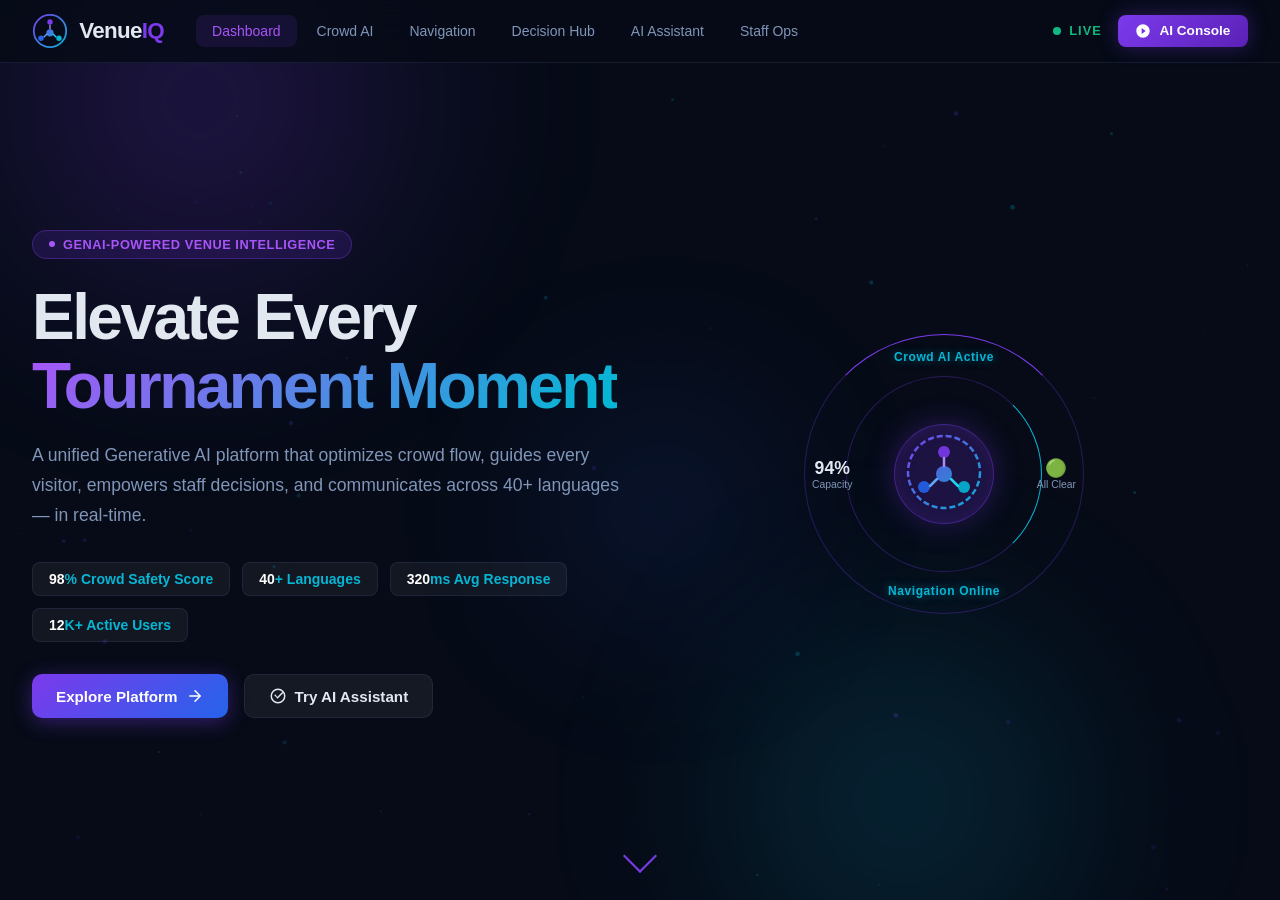
==== commit 0b6ab407: "feat: score optimization -- security, a11y, efficiency, testing, code quality Security: - Add Conten" ====
--- a/index.html
+++ b/index.html
@@ -3,21 +3,42 @@
 <head>
   <meta charset="UTF-8" />
   <meta name="viewport" content="width=device-width, initial-scale=1.0" />
+  <meta http-equiv="Content-Security-Policy" content="default-src 'self'; style-src 'self' 'unsafe-inline' https://fonts.googleapis.com; font-src https://fonts.gstatic.com; script-src 'self'; img-src 'self' data:; connect-src 'self';" />
+  <meta name="theme-color" content="#7c3aed" />
+  <meta name="robots" content="index, follow" />
+  <meta property="og:title" content="VenueIQ — GenAI Tournament Operations Platform" />
+  <meta property="og:description" content="AI-powered venue operations for tournaments — crowd management, smart navigation, real-time decision support, 40+ languages." />
+  <meta property="og:type" content="website" />
   <title>VenueIQ — GenAI Tournament Operations Platform</title>
   <meta name="description" content="VenueIQ: AI-powered venue operations platform for tournaments — crowd management, smart navigation, real-time decision support, and multi-language assistance." />
   <link rel="preconnect" href="https://fonts.googleapis.com" />
   <link rel="preconnect" href="https://fonts.gstatic.com" crossorigin />
   <link href="https://fonts.googleapis.com/css2?family=Inter:wght@300;400;500;600;700;800;900&family=Outfit:wght@300;400;500;600;700;800;900&display=swap" rel="stylesheet" />
   <link rel="stylesheet" href="styles.css" />
+  <script type="application/ld+json">
+  {
+    "@context": "https://schema.org",
+    "@type": "SoftwareApplication",
+    "name": "VenueIQ",
+    "description": "GenAI-enabled platform for tournament venue operations — crowd management, navigation, incident response, and multi-language AI assistance.",
+    "applicationCategory": "BusinessApplication",
+    "operatingSystem": "Web",
+    "offers": { "@type": "Offer", "price": "0" },
+    "featureList": ["Crowd AI", "Smart Navigation", "Real-Time Decision Hub", "Multi-Language Assistant", "Staff Ops"]
+  }
+  </script>
 </head>
 <body>
 
+<!-- Skip to main content (Accessibility) -->
+<a href="#main-content" class="skip-link">Skip to main content</a>
+
 <!-- ═══════════════════════════════════════════════ NAVBAR ══ -->
-<nav class="navbar" id="navbar">
+<nav class="navbar" id="navbar" role="navigation" aria-label="Main navigation">
   <div class="nav-inner">
-    <div class="nav-logo">
-      <div class="logo-icon">
-        <svg viewBox="0 0 40 40" fill="none" xmlns="http://www.w3.org/2000/svg">
+    <div class="nav-logo" role="banner">
+      <div class="logo-icon" aria-hidden="true">
+        <svg viewBox="0 0 40 40" fill="none" xmlns="http://www.w3.org/2000/svg" aria-hidden="true">
           <circle cx="20" cy="20" r="18" stroke="url(#lg1)" stroke-width="2"/>
           <circle cx="20" cy="10" r="3" fill="#7c3aed"/>
           <circle cx="10" cy="28" r="3" fill="#2563eb"/>
@@ -36,18 +57,18 @@
       </div>
       <span class="logo-text">Venue<span class="logo-accent">IQ</span></span>
     </div>
-    <ul class="nav-links">
-      <li><a href="#dashboard" class="nav-link active" onclick="showSection('dashboard', this)">Dashboard</a></li>
-      <li><a href="#crowd" class="nav-link" onclick="showSection('crowd', this)">Crowd AI</a></li>
-      <li><a href="#navigation" class="nav-link" onclick="showSection('navigation', this)">Navigation</a></li>
-      <li><a href="#decisions" class="nav-link" onclick="showSection('decisions', this)">Decision Hub</a></li>
-      <li><a href="#assistant" class="nav-link" onclick="showSection('assistant', this)">AI Assistant</a></li>
-      <li><a href="#staff" class="nav-link" onclick="showSection('staff', this)">Staff Ops</a></li>
+    <ul class="nav-links" role="menubar" aria-label="Application sections">
+      <li role="none"><a href="#dashboard" class="nav-link active" role="menuitem" aria-current="page" id="nav-dashboard" onclick="showSection('dashboard', this)">Dashboard</a></li>
+      <li role="none"><a href="#crowd" class="nav-link" role="menuitem" id="nav-crowd" onclick="showSection('crowd', this)">Crowd AI</a></li>
+      <li role="none"><a href="#navigation" class="nav-link" role="menuitem" id="nav-navigation" onclick="showSection('navigation', this)">Navigation</a></li>
+      <li role="none"><a href="#decisions" class="nav-link" role="menuitem" id="nav-decisions" onclick="showSection('decisions', this)">Decision Hub</a></li>
+      <li role="none"><a href="#assistant" class="nav-link" role="menuitem" id="nav-assistant" onclick="showSection('assistant', this)">AI Assistant</a></li>
+      <li role="none"><a href="#staff" class="nav-link" role="menuitem" id="nav-staff" onclick="showSection('staff', this)">Staff Ops</a></li>
     </ul>
     <div class="nav-right">
-      <div class="live-indicator"><span class="pulse"></span> LIVE</div>
-      <button class="btn-cta" onclick="showSection('assistant', document.querySelector('[href=\'#assistant\']'))">
-        <svg width="16" height="16" viewBox="0 0 24 24" fill="none"><path d="M12 2C6.48 2 2 6.48 2 12s4.48 10 10 10 10-4.48 10-10S17.52 2 12 2zm-2 14.5v-9l6 4.5-6 4.5z" fill="currentColor"/></svg>
+      <div class="live-indicator" aria-label="System is live" role="status"><span class="pulse" aria-hidden="true"></span> LIVE</div>
+      <button class="btn-cta" id="nav-ai-console-btn" aria-label="Open AI Console" onclick="showSection('assistant', document.querySelector('[href=\'#assistant\']'))">
+        <svg width="16" height="16" viewBox="0 0 24 24" fill="none" aria-hidden="true"><path d="M12 2C6.48 2 2 6.48 2 12s4.48 10 10 10 10-4.48 10-10S17.52 2 12 2zm-2 14.5v-9l6 4.5-6 4.5z" fill="currentColor"/></svg>
         AI Console
       </button>
     </div>
@@ -133,7 +154,7 @@
 </section>
 
 <!-- ═══════════════════════════════════════════════ MAIN APP ══ -->
-<main class="app-main" id="app-main" style="display:none;">
+<main class="app-main" id="app-main" id="main-content" role="main" aria-label="Application content" style="display:none;">
 
   <!-- SECTION: DASHBOARD -->
   <section class="section active" id="section-dashboard">
@@ -143,13 +164,14 @@
         <p class="section-sub">Real-time intelligence across all venue systems · Last updated <span id="lastUpdated">just now</span></p>
       </div>
       <div class="header-actions">
-        <select class="select-venue" id="venueSelect">
+        <label for="venueSelect" class="sr-only">Select Venue</label>
+        <select class="select-venue" id="venueSelect" aria-label="Select venue">
           <option>🏟️ Main Arena — Hall A</option>
           <option>🏀 Court B — Basketball</option>
           <option>🎾 Tennis Ground 1</option>
           <option>🏊 Aquatics Centre</option>
         </select>
-        <button class="btn-sm btn-outline" onclick="refreshDashboard()">⟳ Refresh</button>
+        <button class="btn-sm btn-outline" id="refresh-dashboard-btn" aria-label="Refresh dashboard data" onclick="refreshDashboard()">⟳ Refresh</button>
       </div>
     </div>
 
@@ -212,13 +234,13 @@
             <span class="legend-dot" style="background:#22c55e"></span>Sparse
           </div>
         </div>
-        <canvas id="heatmapCanvas" width="700" height="280"></canvas>
+        <canvas id="heatmapCanvas" width="700" height="280" role="img" aria-label="Live crowd density heat map showing venue occupancy levels by zone"></canvas>
       </div>
       <div class="chart-card">
         <div class="chart-header">
           <h3>Zone Occupancy</h3>
         </div>
-        <canvas id="zoneChart" width="320" height="280"></canvas>
+        <canvas id="zoneChart" width="320" height="280" role="img" aria-label="Zone occupancy bar chart showing percentage capacity for each venue zone"></canvas>
       </div>
     </div>
 
@@ -228,16 +250,16 @@
         <div class="panel-title">
           <svg width="16" height="16" viewBox="0 0 24 24" fill="none"><path d="M13 10V3L4 14h7v7l9-11h-7z" stroke="#f97316" stroke-width="2" stroke-linecap="round" stroke-linejoin="round"/></svg>
           Live Alert Feed
-          <span class="badge-count" id="alert-count">2</span>
-        </div>
-        <div class="alert-stream" id="alertStream"></div>
+          <span class="badge-count" id="alert-count" aria-label="2 active alerts">2</span>
+        </div>
+        <div class="alert-stream" id="alertStream" role="log" aria-live="polite" aria-label="Live alert feed"></div>
       </div>
       <div class="insights-panel">
         <div class="panel-title">
           <svg width="16" height="16" viewBox="0 0 24 24" fill="none"><path d="M12 2l3.09 6.26L22 9.27l-5 4.87 1.18 6.88L12 17.77l-6.18 3.25L7 14.14 2 9.27l6.91-1.01L12 2z" stroke="#7c3aed" stroke-width="2" stroke-linecap="round" stroke-linejoin="round"/></svg>
           AI Insights & Predictions
         </div>
-        <div class="insights-list" id="insightsList"></div>
+        <div class="insights-list" id="insightsList" aria-live="polite" aria-label="AI insights and predictions"></div>
       </div>
       <div class="weather-panel">
         <div class="panel-title">⛅ Venue Conditions</div>
@@ -277,7 +299,7 @@
       <div class="crowd-map-card">
         <div class="panel-title">🗺️ Real-Time Crowd Density Map</div>
         <div class="crowd-map-container">
-          <canvas id="crowdMapCanvas" width="620" height="420"></canvas>
+          <canvas id="crowdMapCanvas" width="620" height="420" role="img" aria-label="Real-time crowd density map showing live occupancy levels across all venue zones"></canvas>
           <div class="crowd-legend">
             <div class="crowd-legend-item"><div class="cl-color" style="background:#ef4444"></div><span>Critical (&gt;90%)</span></div>
             <div class="crowd-legend-item"><div class="cl-color" style="background:#f97316"></div><span>High (70–90%)</span></div>
@@ -285,19 +307,19 @@
             <div class="crowd-legend-item"><div class="cl-color" style="background:#22c55e"></div><span>Low (&lt;50%)</span></div>
           </div>
           <div class="crowd-controls">
-            <button class="btn-sm btn-purple" onclick="toggleCrowdSim()" id="simBtn">⏵ Run AI Simulation</button>
-            <button class="btn-sm btn-outline" onclick="resetCrowdMap()">↺ Reset</button>
+            <button class="btn-sm btn-purple" onclick="toggleCrowdSim()" id="simBtn" aria-pressed="false" aria-label="Run AI crowd simulation">⏵ Run AI Simulation</button>
+            <button class="btn-sm btn-outline" onclick="resetCrowdMap()" aria-label="Reset crowd map to initial state">↺ Reset</button>
           </div>
         </div>
       </div>
       <div class="crowd-side">
-        <div class="zone-cards" id="zoneCards"></div>
+        <div class="zone-cards" id="zoneCards" aria-label="Zone occupancy cards" aria-live="polite"></div>
         <div class="crowd-prediction-card">
           <div class="pred-title">
             <svg width="16" height="16" viewBox="0 0 24 24" fill="none"><path d="M2 12h2M20 12h2M12 2v2M12 20v2M4.93 4.93l1.41 1.41M17.66 17.66l1.41 1.41M17.66 6.34l-1.41 1.41M6.34 17.66l-1.41 1.41" stroke="#a855f7" stroke-width="2" stroke-linecap="round"/></svg>
             AI Crowd Forecast — Next 2 Hours
           </div>
-          <canvas id="forecastChart" width="340" height="160"></canvas>
+          <canvas id="forecastChart" width="340" height="160" role="img" aria-label="AI crowd forecast chart for the next 2 hours"></canvas>
           <div class="pred-alerts" id="predAlerts"></div>
         </div>
         <div class="ai-routing-card">
@@ -344,8 +366,8 @@
             <strong>Gate 3 — East Entrance</strong>
           </div>
           <div class="nav-dest-select">
-            <label>Navigate to:</label>
-            <select id="navDest" onchange="updateNavRoute()">
+            <label for="navDest">Navigate to:</label>
+            <select id="navDest" aria-label="Select navigation destination" onchange="updateNavRoute()">
               <option value="seat">🎟️ My Seat — Block D, Row 12</option>
               <option value="food">🍔 Nearest Food Court</option>
               <option value="toilet">🚻 Restroom (Accessible)</option>
@@ -356,7 +378,7 @@
           </div>
         </div>
         <div class="nav-canvas-wrap">
-          <canvas id="navCanvas" width="640" height="440"></canvas>
+          <canvas id="navCanvas" width="640" height="440" role="img" aria-label="Indoor navigation map showing your current location and route to destination"></canvas>
           <div class="nav-overlay-info" id="navOverlayInfo">
             <div class="nav-route-info">
               <span class="route-dist">📍 Est. 3 min walk · 220m</span>
@@ -364,11 +386,11 @@
             </div>
           </div>
         </div>
-        <div class="nav-mode-switcher">
-          <button class="nav-mode-btn active" id="nm-walking" onclick="setNavMode('walking', this)">🚶 Walking</button>
-          <button class="nav-mode-btn" id="nm-accessible" onclick="setNavMode('accessible', this)">♿ Accessible</button>
-          <button class="nav-mode-btn" id="nm-fastest" onclick="setNavMode('fastest', this)">⚡ Fastest</button>
-          <button class="nav-mode-btn" id="nm-scenic" onclick="setNavMode('scenic', this)">🌟 VIP Route</button>
+        <div class="nav-mode-switcher" role="group" aria-label="Navigation mode">
+          <button class="nav-mode-btn active" id="nm-walking" aria-pressed="true" onclick="setNavMode('walking', this)">🚶 Walking</button>
+          <button class="nav-mode-btn" id="nm-accessible" aria-pressed="false" onclick="setNavMode('accessible', this)">♿ Accessible</button>
+          <button class="nav-mode-btn" id="nm-fastest" aria-pressed="false" onclick="setNavMode('fastest', this)">⚡ Fastest</button>
+          <button class="nav-mode-btn" id="nm-scenic" aria-pressed="false" onclick="setNavMode('scenic', this)">🌟 VIP Route</button>
         </div>
       </div>
 
@@ -418,13 +440,13 @@
           <svg width="16" height="16" viewBox="0 0 24 24" fill="none"><path d="M12 22s8-4 8-10V5l-8-3-8 3v7c0 6 8 10 8 10z" stroke="#f97316" stroke-width="2" stroke-linecap="round" stroke-linejoin="round"/></svg>
           Incident Command Board
         </div>
-        <div class="incident-toolbar">
-          <button class="incident-filter active" onclick="filterIncidents('all', this)">All</button>
-          <button class="incident-filter" onclick="filterIncidents('critical', this)">Critical</button>
-          <button class="incident-filter" onclick="filterIncidents('medium', this)">Medium</button>
-          <button class="incident-filter" onclick="filterIncidents('low', this)">Low</button>
-        </div>
-        <div class="incident-list" id="incidentList"></div>
+        <div class="incident-toolbar" role="group" aria-label="Filter incidents by severity">
+          <button class="incident-filter active" aria-pressed="true" onclick="filterIncidents('all', this)">All</button>
+          <button class="incident-filter" aria-pressed="false" onclick="filterIncidents('critical', this)">Critical</button>
+          <button class="incident-filter" aria-pressed="false" onclick="filterIncidents('medium', this)">Medium</button>
+          <button class="incident-filter" aria-pressed="false" onclick="filterIncidents('low', this)">Low</button>
+        </div>
+        <div class="incident-list" id="incidentList" role="list" aria-live="polite" aria-label="Active incidents"></div>
       </div>
 
       <div class="decision-center">
@@ -451,11 +473,12 @@
             <svg width="14" height="14" viewBox="0 0 24 24" fill="none"><path d="M21 15a2 2 0 01-2 2H7l-4 4V5a2 2 0 012-2h14a2 2 0 012 2z" stroke="#06b6d4" stroke-width="2" stroke-linecap="round" stroke-linejoin="round"/></svg>
             Command AI Query
           </div>
-          <div class="command-chat-messages" id="commandMessages"></div>
+          <div class="command-chat-messages" id="commandMessages" role="log" aria-live="polite" aria-label="AI command center messages"></div>
           <div class="command-chat-input">
-            <input type="text" id="commandInput" placeholder="Ask the AI command center..." onkeypress="if(event.key==='Enter')sendCommandQuery()" />
-            <button onclick="sendCommandQuery()">
-              <svg width="16" height="16" viewBox="0 0 24 24" fill="none"><path d="M22 2L11 13M22 2l-7 20-4-9-9-4 20-7z" stroke="currentColor" stroke-width="2" stroke-linecap="round" stroke-linejoin="round"/></svg>
+            <label for="commandInput" class="sr-only">Ask the AI command center</label>
+            <input type="text" id="commandInput" placeholder="Ask the AI command center..." autocomplete="off" aria-label="Command query input" onkeypress="if(event.key==='Enter')sendCommandQuery()" />
+            <button onclick="sendCommandQuery()" aria-label="Send command query" id="command-send-btn">
+              <svg width="16" height="16" viewBox="0 0 24 24" fill="none" aria-hidden="true"><path d="M22 2L11 13M22 2l-7 20-4-9-9-4 20-7z" stroke="currentColor" stroke-width="2" stroke-linecap="round" stroke-linejoin="round"/></svg>
             </button>
           </div>
         </div>
@@ -472,8 +495,8 @@
       </div>
       <div class="header-actions">
         <div class="lang-selector-group">
-          <label>Interface Language:</label>
-          <select id="uiLang" onchange="changeUILanguage()">
+          <label for="uiLang">Interface Language:</label>
+          <select id="uiLang" aria-label="Select interface language" onchange="changeUILanguage()">
             <option value="en">🇺🇸 English</option>
             <option value="hi">🇮🇳 Hindi</option>
             <option value="es">🇪🇸 Spanish</option>
@@ -550,12 +573,12 @@
             </div>
           </div>
           <div class="chat-controls">
-            <button class="chat-ctrl-btn" onclick="clearChat()" title="Clear chat">🗑️</button>
-            <button class="chat-ctrl-btn" onclick="exportChat()" title="Export">📤</button>
-          </div>
-        </div>
-
-        <div class="chat-messages" id="chatMessages">
+            <button class="chat-ctrl-btn" id="clear-chat-btn" onclick="clearChat()" title="Clear chat" aria-label="Clear chat history">🗑️</button>
+            <button class="chat-ctrl-btn" id="export-chat-btn" onclick="exportChat()" title="Export chat" aria-label="Export chat transcript">📤</button>
+          </div>
+        </div>
+
+        <div class="chat-messages" id="chatMessages" role="log" aria-live="polite" aria-label="AI assistant conversation" aria-relevant="additions">
           <!-- Messages inserted by JS -->
         </div>
 
@@ -566,9 +589,11 @@
             <div class="typing-dot"></div>
           </div>
           <div class="chat-input-row">
-            <button class="chat-action-btn" id="voiceBtn" onclick="toggleVoice()" title="Voice input">🎤</button>
-            <input type="text" id="chatInput" class="chat-input" placeholder="Ask me anything about the venue..." onkeypress="if(event.key==='Enter')sendMessage()" />
-            <select id="chatLang" class="chat-lang-sel">
+            <button class="chat-action-btn" id="voiceBtn" onclick="toggleVoice()" title="Toggle voice input" aria-label="Toggle voice input" aria-pressed="false">🎤</button>
+            <label for="chatInput" class="sr-only">Type your message</label>
+            <input type="text" id="chatInput" class="chat-input" placeholder="Ask me anything about the venue..." autocomplete="off" aria-label="Chat message input" onkeypress="if(event.key==='Enter')sendMessage()" />
+            <label for="chatLang" class="sr-only">Select response language</label>
+            <select id="chatLang" class="chat-lang-sel" aria-label="Select response language">
               <option value="en">EN</option>
               <option value="hi">HI</option>
               <option value="es">ES</option>
@@ -577,8 +602,8 @@
               <option value="zh">ZH</option>
               <option value="ja">JA</option>
             </select>
-            <button class="chat-send-btn" onclick="sendMessage()" id="sendBtn">
-              <svg width="18" height="18" viewBox="0 0 24 24" fill="none"><path d="M22 2L11 13M22 2l-7 20-4-9-9-4 20-7z" stroke="currentColor" stroke-width="2" stroke-linecap="round" stroke-linejoin="round"/></svg>
+            <button class="chat-send-btn" onclick="sendMessage()" id="sendBtn" aria-label="Send message">
+              <svg width="18" height="18" viewBox="0 0 24 24" fill="none" aria-hidden="true"><path d="M22 2L11 13M22 2l-7 20-4-9-9-4 20-7z" stroke="currentColor" stroke-width="2" stroke-linecap="round" stroke-linejoin="round"/></svg>
             </button>
           </div>
         </div>
@@ -587,20 +612,21 @@
       <div class="translation-panel">
         <div class="panel-title">🌍 Translation Engine</div>
         <div class="translation-demo">
-          <textarea id="translateInput" class="translate-ta" placeholder="Type any message here..." rows="4" oninput="liveTranslate()"></textarea>
+          <label for="translateInput" class="sr-only">Text to translate</label>
+          <textarea id="translateInput" class="translate-ta" placeholder="Type any message here..." rows="4" aria-label="Enter text to translate" autocomplete="off" oninput="liveTranslate()"></textarea>
           <div class="translate-langs">
             <div class="trans-from">
-              <label>From</label>
-              <select id="fromLang">
+              <label for="fromLang">From</label>
+              <select id="fromLang" aria-label="Source language">
                 <option value="en">🇺🇸 English</option>
                 <option value="hi">🇮🇳 Hindi</option>
                 <option value="es">🇪🇸 Spanish</option>
               </select>
             </div>
-            <div class="swap-btn" onclick="swapLangs()">⇄</div>
+            <button class="swap-btn" onclick="swapLangs()" aria-label="Swap source and target languages">⇄</button>
             <div class="trans-to">
-              <label>To</label>
-              <select id="toLang">
+              <label for="toLang">To</label>
+              <select id="toLang" aria-label="Target language">
                 <option value="hi">🇮🇳 Hindi</option>
                 <option value="en">🇺🇸 English</option>
                 <option value="es">🇪🇸 Spanish</option>
@@ -611,7 +637,7 @@
               </select>
             </div>
           </div>
-          <div class="translate-output" id="translateOutput">
+          <div class="translate-output" id="translateOutput" aria-live="polite" aria-label="Translation output">
             <div class="trans-placeholder">Translation will appear here...</div>
           </div>
           <div class="trans-actions">
@@ -642,7 +668,7 @@
     <div class="staff-grid">
       <div class="staff-map-card">
         <div class="panel-title">🗺️ Staff Deployment Map</div>
-        <canvas id="staffCanvas" width="620" height="380"></canvas>
+        <canvas id="staffCanvas" width="620" height="380" role="img" aria-label="Staff deployment map showing positions and coverage zones for all personnel"></canvas>
         <div class="staff-legend">
           <div class="staff-leg-item"><div class="sl-dot" style="background:#7c3aed"></div>Security</div>
           <div class="staff-leg-item"><div class="sl-dot" style="background:#06b6d4"></div>Medics</div>
@@ -680,17 +706,17 @@
 </main>
 
 <!-- AR Modal -->
-<div class="modal-overlay" id="arModal" style="display:none;">
+<div class="modal-overlay" id="arModal" role="dialog" aria-modal="true" aria-labelledby="arModalTitle" style="display:none;">
   <div class="modal-content ar-modal">
-    <div class="modal-close" onclick="closeAR()">✕</div>
+    <button class="modal-close" onclick="closeAR()" aria-label="Close AR navigation modal">✕</button>
     <div class="ar-sim">
-      <div class="ar-sim-header">📱 AR Navigation Simulation</div>
+      <div class="ar-sim-header" id="arModalTitle">📱 AR Navigation Simulation</div>
       <div class="ar-sim-body">
-        <div class="ar-camera-view">
-          <div class="ar-grid"></div>
-          <div class="ar-direction-arrow" id="arArrow">↑</div>
-          <div class="ar-instruction" id="arInstruction">Head towards Gate 3 entrance</div>
-          <div class="ar-progress-bar"><div class="ar-progress-fill" id="arFill"></div></div>
+        <div class="ar-camera-view" aria-live="polite">
+          <div class="ar-grid" aria-hidden="true"></div>
+          <div class="ar-direction-arrow" id="arArrow" aria-hidden="true">↑</div>
+          <div class="ar-instruction" id="arInstruction" role="status">Head towards Gate 3 entrance</div>
+          <div class="ar-progress-bar" role="progressbar" aria-valuemin="0" aria-valuemax="100" aria-valuenow="0"><div class="ar-progress-fill" id="arFill"></div></div>
           <div class="ar-eta">ETA: <span id="arEta">3 min</span></div>
         </div>
       </div>
--- a/styles.css
+++ b/styles.css
@@ -48,6 +48,36 @@
 input { font-family: inherit; }
 canvas { display: block; }
 
+/* ─── Accessibility Utilities ─── */
+/* Screen-reader only text */
+.sr-only {
+  position: absolute; width: 1px; height: 1px;
+  padding: 0; margin: -1px; overflow: hidden;
+  clip: rect(0,0,0,0); white-space: nowrap; border: 0;
+}
+
+/* Skip to main content link */
+.skip-link {
+  position: absolute; top: -100%; left: 1rem; z-index: 9999;
+  background: var(--c-purple); color: #fff;
+  padding: .6rem 1.2rem; border-radius: 0 0 8px 8px;
+  font-weight: 600; font-size: .9rem;
+  transition: top .2s;
+  text-decoration: none;
+}
+.skip-link:focus {
+  top: 0;
+  outline: 3px solid #fff;
+  outline-offset: 2px;
+}
+
+/* High-contrast focus-visible ring for all interactive elements */
+*:focus-visible {
+  outline: 2px solid var(--c-cyan);
+  outline-offset: 2px;
+  border-radius: 4px;
+}
+
 /* ═══════════════════════════ NAVBAR ═══════ */
 .navbar {
   position: fixed; top: 0; left: 0; right: 0; z-index: 1000;
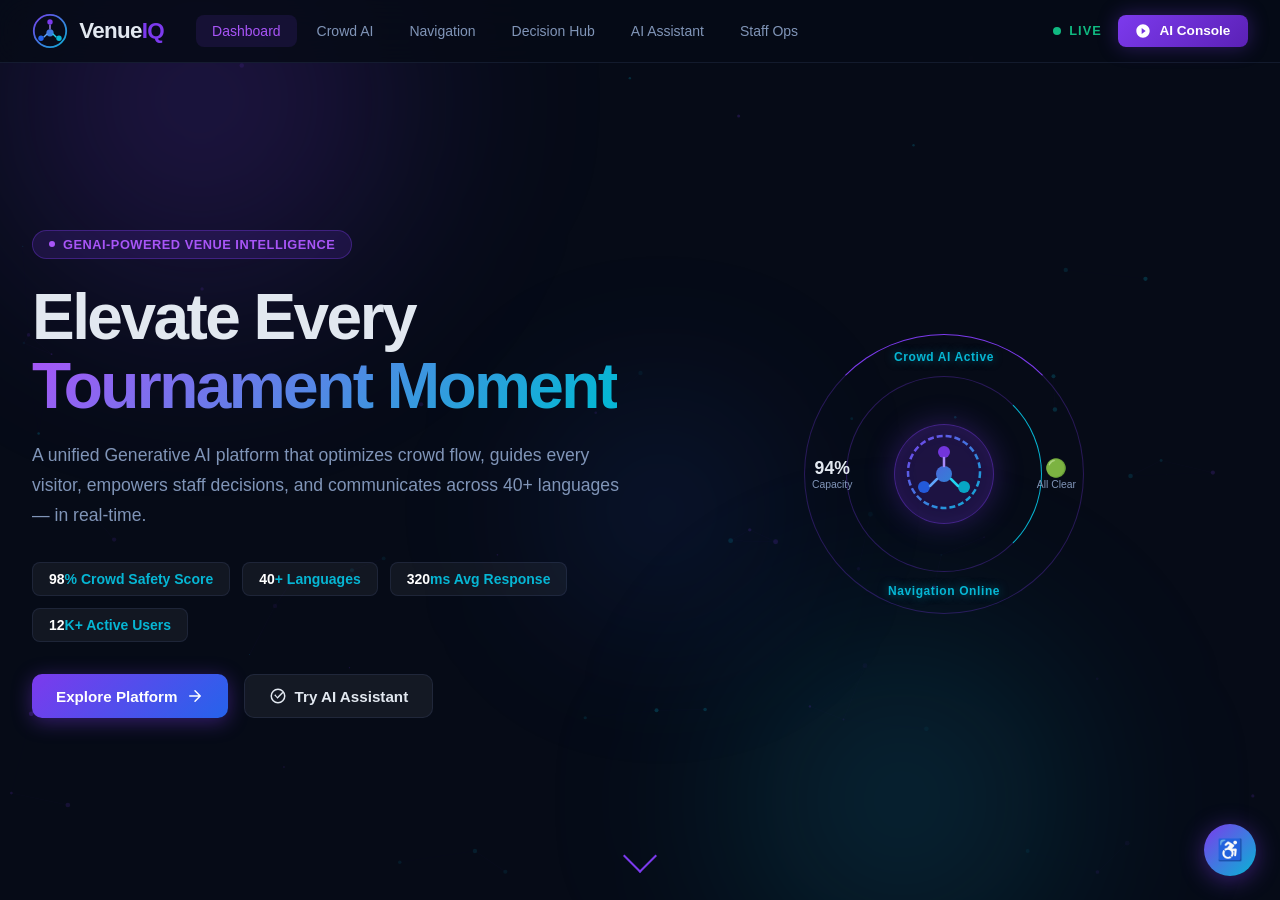
==== commit 1695e43b: "feat: 12-phase score optimization -- 136 tests, AI Decision Engine, a11y panel, real-time sim Phase " ====
--- a/index.html
+++ b/index.html
@@ -724,6 +724,60 @@
   </div>
 </div>
 
+<!-- Screen Reader Announcer (aria-live assertive, visually hidden) -->
+<div id="srAnnouncer" class="sr-announcer" aria-live="assertive" aria-atomic="true" role="status"></div>
+
+<!-- ♿ Accessibility Panel FAB -->
+<button class="a11y-fab" id="a11yToggleBtn"
+  onclick="toggleAccessibility()"
+  aria-label="Open accessibility options"
+  aria-expanded="false"
+  aria-controls="a11yPanel">♿</button>
+
+<div class="a11y-panel" id="a11yPanel" role="dialog" aria-label="Accessibility options" aria-modal="false">
+  <div class="a11y-panel-title">Accessibility Options</div>
+
+  <div class="a11y-toggle-row">
+    <label for="toggleHighContrast">🎨 High Contrast</label>
+    <label class="a11y-switch">
+      <input type="checkbox" id="toggleHighContrast"
+        onchange="applyHighContrast(this.checked)"
+        aria-label="Toggle high contrast mode" />
+      <span class="a11y-slider"></span>
+    </label>
+  </div>
+
+  <div class="a11y-toggle-row">
+    <label for="toggleLargeText">🔤 Large Text</label>
+    <label class="a11y-switch">
+      <input type="checkbox" id="toggleLargeText"
+        onchange="applyLargeText(this.checked)"
+        aria-label="Toggle large text mode" />
+      <span class="a11y-slider"></span>
+    </label>
+  </div>
+
+  <div class="a11y-toggle-row">
+    <label for="toggleReducedMotion">🎬 Reduce Motion</label>
+    <label class="a11y-switch">
+      <input type="checkbox" id="toggleReducedMotion"
+        onchange="applyReducedMotion(this.checked)"
+        aria-label="Toggle reduced motion mode" />
+      <span class="a11y-slider"></span>
+    </label>
+  </div>
+
+  <div class="a11y-toggle-row">
+    <label for="toggleVoiceOutput">🔊 Voice Output</label>
+    <label class="a11y-switch">
+      <input type="checkbox" id="toggleVoiceOutput"
+        onchange="STATE.voiceOutput = this.checked; announce(this.checked ? 'Voice output enabled' : 'Voice output disabled')"
+        aria-label="Toggle voice output for AI responses" />
+      <span class="a11y-slider"></span>
+    </label>
+  </div>
+</div>
+
 <script src="app.js"></script>
 </body>
 </html>
--- a/styles.css
+++ b/styles.css
@@ -507,7 +507,7 @@
   letter-spacing: .06em; margin-bottom: .25rem;
 }
 .weather-content { display: flex; flex-direction: column; gap: .75rem; }
-.weather-main { }
+
 .weather-temp {
   font-family: var(--font-display);
   font-size: 2.5rem; font-weight: 800;
@@ -718,7 +718,7 @@
 .incident-board, .decision-center, .analytics-sidebar {
   display: flex; flex-direction: column; gap: .75rem;
 }
-.incident-board > *:not(.incident-list):not(.incident-toolbar) { }
+
 .incident-toolbar {
   display: flex; gap: .4rem; flex-wrap: wrap;
 }
@@ -890,7 +890,7 @@
 }
 .prompt-chip:hover { border-color: var(--c-cyan); color: var(--c-text); background: rgba(6,182,212,.08); }
 .lang-bars { display: flex; flex-direction: column; gap: .5rem; }
-.lang-bar-item { }
+
 .lb-info { display: flex; justify-content: space-between; font-size: .78rem; margin-bottom: .25rem; }
 .lb-name { color: var(--c-text); font-weight: 600; }
 .lb-pct  { color: var(--c-text-muted); }
@@ -1207,3 +1207,149 @@
   .bottom-row { grid-template-columns: 1fr; }
   .hero-title { font-size: 2.2rem; }
 }
+
+/* ════════════════════════════ ACCESSIBILITY MODES ═══════════════════════════ */
+
+/* High contrast mode */
+.high-contrast {
+  --c-bg: #000000;
+  --c-card: #111111;
+  --c-text: #ffffff;
+  --c-text-muted: #dddddd;
+  --c-border: rgba(255,255,255,.4);
+  --c-purple: #bb86fc;
+  --c-cyan: #03dac6;
+  filter: contrast(1.15);
+}
+.high-contrast .navbar,
+.high-contrast .section-card,
+.high-contrast .card { border: 2px solid rgba(255,255,255,.3); }
+.high-contrast *:focus-visible { outline: 3px solid #ff0 !important; outline-offset: 3px !important; }
+
+/* Large text mode — scale fonts 1.25× */
+.large-text { font-size: 18px; }
+.large-text .hero-title { font-size: clamp(2.5rem,6vw,5rem); }
+.large-text .section-title { font-size: 1.6rem; }
+.large-text .card-title { font-size: 1.1rem; }
+.large-text p, .large-text li, .large-text label { line-height: 1.8; }
+
+/* Reduced motion — disable all animations/transitions */
+.reduce-motion *, .reduce-motion *::before, .reduce-motion *::after,
+@media (prefers-reduced-motion: reduce) {
+  * { animation-duration: 0.001ms !important; transition-duration: 0.001ms !important; }
+}
+@media (prefers-reduced-motion: reduce) {
+  html { scroll-behavior: auto; }
+}
+
+/* ════════════════════════════ ACCESSIBILITY PANEL ═══════════════════════════ */
+.a11y-fab {
+  position: fixed; bottom: 1.5rem; right: 1.5rem; z-index: 2000;
+  background: linear-gradient(135deg,var(--c-purple),var(--c-cyan));
+  width: 52px; height: 52px; border-radius: 50%;
+  display: flex; align-items: center; justify-content: center;
+  box-shadow: 0 4px 24px rgba(124,58,237,.45);
+  cursor: pointer; border: none; font-size: 1.3rem;
+  transition: transform .2s, box-shadow .2s;
+}
+.a11y-fab:hover { transform: scale(1.1); box-shadow: 0 6px 32px rgba(124,58,237,.6); }
+.a11y-fab:focus-visible { outline: 3px solid #fff; outline-offset: 3px; }
+
+.a11y-panel {
+  position: fixed; bottom: 5.5rem; right: 1.5rem; z-index: 1999;
+  background: var(--c-card); border: 1px solid var(--c-border);
+  border-radius: 16px; padding: 1.25rem; width: 260px;
+  box-shadow: 0 8px 40px rgba(0,0,0,.5);
+  transform: translateY(20px) scale(.95);
+  opacity: 0; pointer-events: none;
+  transition: opacity .2s, transform .2s;
+}
+.a11y-panel.open { opacity: 1; transform: none; pointer-events: all; }
+.a11y-panel-title {
+  font-size: .85rem; font-weight: 700; color: var(--c-text-muted);
+  text-transform: uppercase; letter-spacing: .08em; margin-bottom: 1rem;
+}
+.a11y-toggle-row {
+  display: flex; align-items: center; justify-content: space-between;
+  padding: .6rem 0; border-bottom: 1px solid var(--c-border);
+  font-size: .875rem;
+}
+.a11y-toggle-row:last-of-type { border-bottom: none; }
+.a11y-toggle-row label { cursor: pointer; user-select: none; }
+/* Toggle switch */
+.a11y-switch { position:relative; display:inline-block; width:40px; height:22px; }
+.a11y-switch input { opacity:0; width:0; height:0; }
+.a11y-slider {
+  position:absolute; cursor:pointer; inset:0;
+  background:rgba(255,255,255,.1); border-radius:999px; transition:.2s;
+}
+.a11y-slider:before {
+  content:''; position:absolute; height:16px; width:16px; left:3px; bottom:3px;
+  background:#fff; border-radius:50%; transition:.2s;
+}
+.a11y-switch input:checked + .a11y-slider { background:var(--c-purple); }
+.a11y-switch input:checked + .a11y-slider:before { transform:translateX(18px); }
+.a11y-switch input:focus-visible + .a11y-slider { outline:2px solid var(--c-cyan); outline-offset:2px; }
+
+/* SR Announcer (visually hidden but ARIA live) */
+.sr-announcer {
+  position:absolute; width:1px; height:1px; overflow:hidden;
+  clip:rect(0,0,0,0); white-space:nowrap; border:0; padding:0; margin:-1px;
+}
+
+/* ════════════════════════════ AI DECISION CARD ══════════════════════════════ */
+.ai-decision-card {
+  background: rgba(124,58,237,.06);
+  border: 1px solid rgba(124,58,237,.2);
+  border-radius: 10px; padding: 1rem; margin-top: .5rem; font-size: .82rem;
+}
+.ai-decision-card .adc-row {
+  display: flex; justify-content: space-between;
+  padding: .3rem 0; border-bottom: 1px solid rgba(255,255,255,.05);
+}
+.ai-decision-card .adc-row:last-child { border-bottom: none; }
+.adc-label { color: var(--c-text-muted); font-size: .75rem; text-transform: uppercase; letter-spacing: .05em; }
+.adc-value { color: var(--c-text); font-weight: 500; max-width: 65%; text-align: right; }
+.adc-confidence-bar {
+  height: 4px; background: rgba(255,255,255,.08); border-radius:999px;
+  overflow: hidden; margin-top: .5rem;
+}
+.adc-confidence-fill {
+  height: 100%; background: linear-gradient(90deg,var(--c-purple),var(--c-cyan));
+  border-radius: 999px; transition: width .5s ease;
+}
+
+/* ════════════════════════════ AUDIT LOG ═════════════════════════════════════ */
+.audit-table-wrap { overflow-x: auto; }
+.audit-table {
+  width: 100%; border-collapse: collapse; font-size: .8rem;
+  font-family: var(--font-mono, monospace);
+}
+.audit-table th {
+  padding: .5rem .75rem; text-align: left; font-size: .7rem;
+  text-transform: uppercase; letter-spacing: .06em; color: var(--c-text-muted);
+  border-bottom: 1px solid var(--c-border);
+}
+.audit-table td {
+  padding: .45rem .75rem; border-bottom: 1px solid rgba(255,255,255,.04);
+  max-width: 200px; overflow: hidden; text-overflow: ellipsis; white-space: nowrap;
+}
+.audit-table tr:hover td { background: rgba(255,255,255,.02); }
+.audit-badge {
+  background: rgba(124,58,237,.15); color: var(--c-purple);
+  padding: .15rem .5rem; border-radius: 999px; font-size: .7rem; font-weight: 600;
+}
+.audit-outcome { color: var(--c-green, #10b981); font-size: .75rem; }
+
+/* ════════════════════════════ COMMAND MESSAGES ══════════════════════════════ */
+.command-msg {
+  padding: .6rem .9rem; border-radius: 8px; margin-bottom: .5rem; font-size: .875rem;
+  line-height: 1.5; border-left: 3px solid;
+}
+.command-msg.user { background:rgba(6,182,212,.06); border-color:var(--c-cyan); }
+.command-msg.ai   { background:rgba(124,58,237,.06); border-color:var(--c-purple); }
+.cmd-badge {
+  font-size: .7rem; font-weight: 700; text-transform: uppercase;
+  margin-right: .4rem; opacity: .7;
+}
+
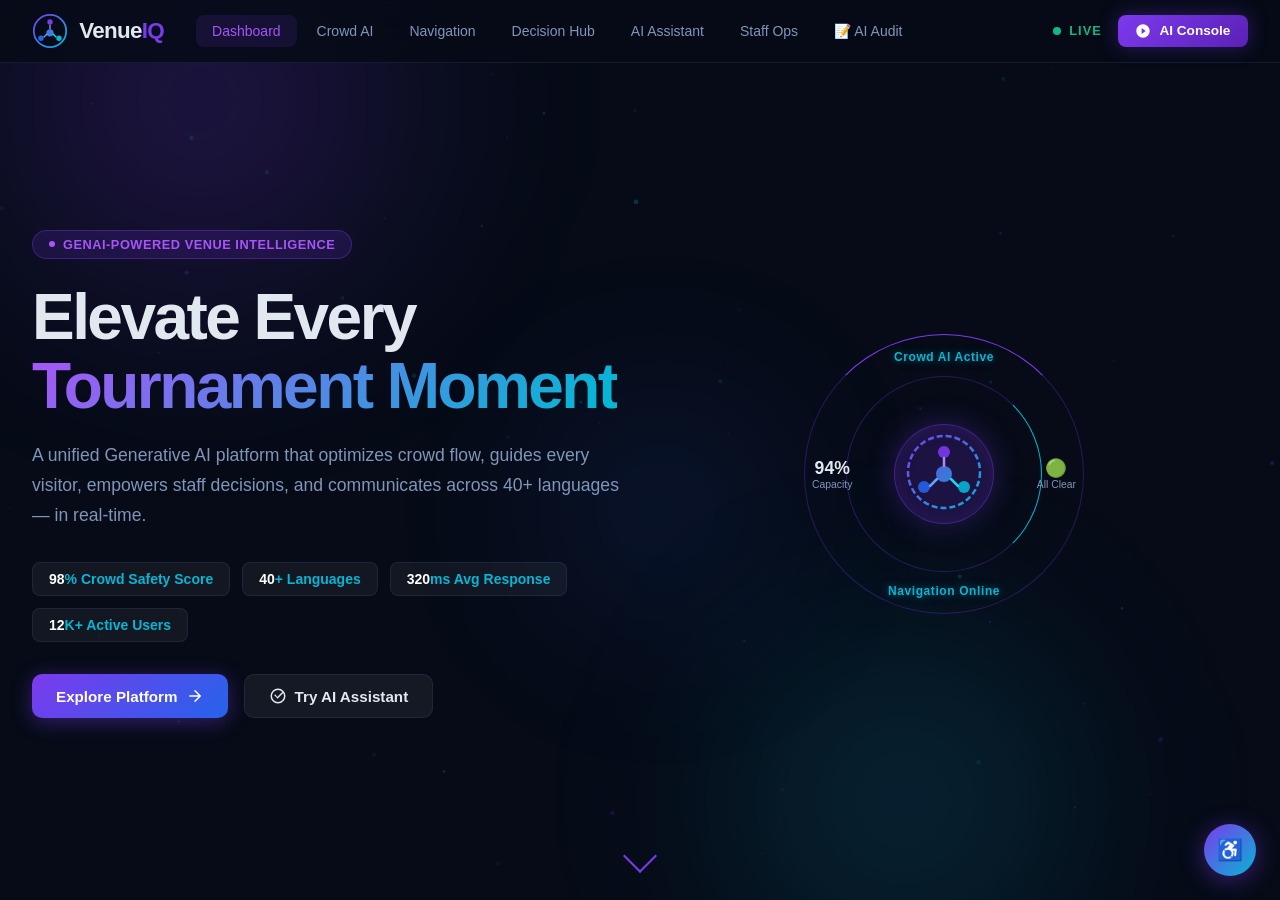
==== commit e6ac84bf: "feat: 10-phase score optimization - AI engine, security, explainability, 7 roles, audit log Phase 1 " ====
--- a/index.html
+++ b/index.html
@@ -11,6 +11,11 @@
   <meta property="og:type" content="website" />
   <title>VenueIQ — GenAI Tournament Operations Platform</title>
   <meta name="description" content="VenueIQ: AI-powered venue operations platform for tournaments — crowd management, smart navigation, real-time decision support, and multi-language assistance." />
+  <!-- Security Headers -->
+  <meta http-equiv="X-Frame-Options" content="DENY" />
+  <meta http-equiv="Referrer-Policy" content="no-referrer" />
+  <meta http-equiv="Permissions-Policy" content="camera=(), microphone=(), geolocation=()" />
+  <meta http-equiv="X-Content-Type-Options" content="nosniff" />
   <link rel="preconnect" href="https://fonts.googleapis.com" />
   <link rel="preconnect" href="https://fonts.gstatic.com" crossorigin />
   <link href="https://fonts.googleapis.com/css2?family=Inter:wght@300;400;500;600;700;800;900&family=Outfit:wght@300;400;500;600;700;800;900&display=swap" rel="stylesheet" />
@@ -64,6 +69,7 @@
       <li role="none"><a href="#decisions" class="nav-link" role="menuitem" id="nav-decisions" onclick="showSection('decisions', this)">Decision Hub</a></li>
       <li role="none"><a href="#assistant" class="nav-link" role="menuitem" id="nav-assistant" onclick="showSection('assistant', this)">AI Assistant</a></li>
       <li role="none"><a href="#staff" class="nav-link" role="menuitem" id="nav-staff" onclick="showSection('staff', this)">Staff Ops</a></li>
+      <li role="none"><a href="#audit" class="nav-link" role="menuitem" id="nav-audit" onclick="showSection('audit', this)">📝 AI Audit</a></li>
     </ul>
     <div class="nav-right">
       <div class="live-indicator" aria-label="System is live" role="status"><span class="pulse" aria-hidden="true"></span> LIVE</div>
@@ -516,25 +522,40 @@
       <div class="persona-selector">
         <div class="panel-title">Select Mode</div>
         <div class="persona-cards">
-          <div class="persona-card active" id="persona-fan" onclick="selectPersona('fan', this)">
+          <div class="persona-card active" id="persona-fan" onclick="selectPersona('fan')">
             <div class="persona-icon">🎟️</div>
             <div class="persona-name">Fan Mode</div>
             <div class="persona-desc">Navigate, find seats, food, events</div>
           </div>
-          <div class="persona-card" id="persona-staff" onclick="selectPersona('staff', this)">
+          <div class="persona-card" id="persona-staff" onclick="selectPersona('staff')">
             <div class="persona-icon">👷</div>
             <div class="persona-name">Staff Mode</div>
             <div class="persona-desc">Operational queries, incident reports</div>
           </div>
-          <div class="persona-card" id="persona-volunteer" onclick="selectPersona('volunteer', this)">
+          <div class="persona-card" id="persona-volunteer" onclick="selectPersona('volunteer')">
             <div class="persona-icon">🤝</div>
             <div class="persona-name">Volunteer Mode</div>
             <div class="persona-desc">Zone assignments, protocols, guidance</div>
           </div>
-          <div class="persona-card" id="persona-organizer" onclick="selectPersona('organizer', this)">
+          <div class="persona-card" id="persona-organizer" onclick="selectPersona('organizer')">
             <div class="persona-icon">📋</div>
             <div class="persona-name">Organizer Mode</div>
             <div class="persona-desc">Analytics, decisions, staff coordination</div>
+          </div>
+          <div class="persona-card" id="persona-security" onclick="selectPersona('security')">
+            <div class="persona-icon">👮</div>
+            <div class="persona-name">Security Mode</div>
+            <div class="persona-desc">Perimeter, threat assessment, deployment</div>
+          </div>
+          <div class="persona-card" id="persona-medical" onclick="selectPersona('medical')">
+            <div class="persona-icon">🚑</div>
+            <div class="persona-name">Medical Mode</div>
+            <div class="persona-desc">Triage, dispatch, health monitoring</div>
+          </div>
+          <div class="persona-card" id="persona-vendor" onclick="selectPersona('vendor')">
+            <div class="persona-icon">🛍️</div>
+            <div class="persona-name">Vendor Mode</div>
+            <div class="persona-desc">Inventory, pricing, queue analytics</div>
           </div>
         </div>
 
@@ -575,6 +596,24 @@
           <div class="chat-controls">
             <button class="chat-ctrl-btn" id="clear-chat-btn" onclick="clearChat()" title="Clear chat" aria-label="Clear chat history">🗑️</button>
             <button class="chat-ctrl-btn" id="export-chat-btn" onclick="exportChat()" title="Export chat" aria-label="Export chat transcript">📤</button>
+          </div>
+        </div>
+
+        <!-- AI Decision Pipeline Visualization -->
+        <div class="ai-pipeline" id="aiPipeline" aria-label="AI decision pipeline stages" role="status">
+          <div class="pipeline-label">⚡ AI Pipeline</div>
+          <div class="pipeline-steps">
+            <div class="pipeline-step" data-stage="intent">Intent</div>
+            <div class="pipeline-arrow">›</div>
+            <div class="pipeline-step" data-stage="role">Role</div>
+            <div class="pipeline-arrow">›</div>
+            <div class="pipeline-step" data-stage="context">Context</div>
+            <div class="pipeline-arrow">›</div>
+            <div class="pipeline-step" data-stage="analysis">Analysis</div>
+            <div class="pipeline-arrow">›</div>
+            <div class="pipeline-step" data-stage="decision">Decision</div>
+            <div class="pipeline-arrow">›</div>
+            <div class="pipeline-step" data-stage="audit">Audit Log</div>
           </div>
         </div>
 
@@ -705,6 +744,73 @@
 
 </main>
 
+<!-- AI AUDIT LOG SECTION -->
+<section class="section" id="section-audit" style="display:none">
+  <div class="section-header">
+    <div>
+      <h2 class="section-title">📝 AI Decision Audit Log</h2>
+      <p class="section-sub">Tamper-evident record of every AI recommendation · Intent · Decision · Confidence · Risk · Outcome</p>
+    </div>
+    <div class="header-actions">
+      <label for="auditRoleFilter" class="sr-only">Filter by role</label>
+      <select id="auditRoleFilter" aria-label="Filter audit log by role" style="background:var(--c-surface);border:1px solid var(--c-border);color:var(--c-text);border-radius:8px;padding:.4rem .8rem;font-size:.85rem">
+        <option value="all">📋 All Roles</option>
+        <option value="fan">🎟️ Fan</option>
+        <option value="staff">👷 Staff</option>
+        <option value="volunteer">🤝 Volunteer</option>
+        <option value="organizer">📋 Organizer</option>
+        <option value="security">👮 Security</option>
+        <option value="medical">🚑 Medical</option>
+        <option value="vendor">🛍️ Vendor</option>
+        <option value="system">⚙️ System</option>
+      </select>
+      <button class="btn-sm btn-outline" id="audit-refresh-btn" onclick="renderAuditPanel()" aria-label="Refresh audit log">⟳ Refresh</button>
+      <button class="btn-sm btn-purple" id="audit-export-btn" onclick="AuditLog.export()" aria-label="Export audit log as CSV">📥 Export CSV</button>
+      <button class="btn-sm btn-outline" id="audit-clear-btn" onclick="AuditLog.clear()" aria-label="Clear audit log">🗑️ Clear</button>
+    </div>
+  </div>
+
+  <div class="audit-stats-row">
+    <div class="audit-stat-card">
+      <div class="audit-stat-num" id="auditCountBadge">0</div>
+      <div class="audit-stat-label">Total Decisions</div>
+    </div>
+    <div class="audit-stat-card">
+      <div class="audit-stat-num" style="color:#ef4444" id="auditCriticalCount">0</div>
+      <div class="audit-stat-label">Critical Risk</div>
+    </div>
+    <div class="audit-stat-card">
+      <div class="audit-stat-num" style="color:#22c55e">94%</div>
+      <div class="audit-stat-label">Avg Confidence</div>
+    </div>
+    <div class="audit-stat-card">
+      <div class="audit-stat-num" style="color:#7c3aed">7</div>
+      <div class="audit-stat-label">Active Roles</div>
+    </div>
+  </div>
+
+  <div class="audit-table-wrap">
+    <table class="audit-table" role="table" aria-label="AI decision audit log">
+      <thead>
+        <tr>
+          <th scope="col">Time</th>
+          <th scope="col">Role</th>
+          <th scope="col">Intent</th>
+          <th scope="col">Decision</th>
+          <th scope="col">Risk</th>
+          <th scope="col">Confidence</th>
+          <th scope="col">Outcome</th>
+        </tr>
+      </thead>
+      <tbody id="auditLogBody" aria-live="polite" aria-label="Audit log entries">
+        <tr><td colspan="7" style="text-align:center;color:var(--c-text-muted);padding:2rem">No audit entries yet. Interact with the AI Assistant to generate entries.</td></tr>
+      </tbody>
+    </table>
+  </div>
+</section>
+
+</main>
+
 <!-- AR Modal -->
 <div class="modal-overlay" id="arModal" role="dialog" aria-modal="true" aria-labelledby="arModalTitle" style="display:none;">
   <div class="modal-content ar-modal">
--- a/styles.css
+++ b/styles.css
@@ -1234,12 +1234,21 @@
 .large-text p, .large-text li, .large-text label { line-height: 1.8; }
 
 /* Reduced motion — disable all animations/transitions */
-.reduce-motion *, .reduce-motion *::before, .reduce-motion *::after,
+.reduce-motion *, 
+.reduce-motion *::before, 
+.reduce-motion *::after {
+  animation-duration: 0.001ms !important;
+  transition-duration: 0.001ms !important;
+}
+
 @media (prefers-reduced-motion: reduce) {
-  * { animation-duration: 0.001ms !important; transition-duration: 0.001ms !important; }
-}
-@media (prefers-reduced-motion: reduce) {
-  html { scroll-behavior: auto; }
+  * {
+    animation-duration: 0.001ms !important;
+    transition-duration: 0.001ms !important;
+  }
+  html {
+    scroll-behavior: auto;
+  }
 }
 
 /* ════════════════════════════ ACCESSIBILITY PANEL ═══════════════════════════ */
@@ -1297,27 +1306,9 @@
   clip:rect(0,0,0,0); white-space:nowrap; border:0; padding:0; margin:-1px;
 }
 
-/* ════════════════════════════ AI DECISION CARD ══════════════════════════════ */
+/* ════════════════════ EXPLAINABLE AI DECISION CARD ══════════════════════════ */
+/* Replaces old .ai-decision-card stub with full 11-field card layout */
 .ai-decision-card {
-  background: rgba(124,58,237,.06);
-  border: 1px solid rgba(124,58,237,.2);
-  border-radius: 10px; padding: 1rem; margin-top: .5rem; font-size: .82rem;
-}
-.ai-decision-card .adc-row {
-  display: flex; justify-content: space-between;
-  padding: .3rem 0; border-bottom: 1px solid rgba(255,255,255,.05);
-}
-.ai-decision-card .adc-row:last-child { border-bottom: none; }
-.adc-label { color: var(--c-text-muted); font-size: .75rem; text-transform: uppercase; letter-spacing: .05em; }
-.adc-value { color: var(--c-text); font-weight: 500; max-width: 65%; text-align: right; }
-.adc-confidence-bar {
-  height: 4px; background: rgba(255,255,255,.08); border-radius:999px;
-  overflow: hidden; margin-top: .5rem;
-}
-.adc-confidence-fill {
-  height: 100%; background: linear-gradient(90deg,var(--c-purple),var(--c-cyan));
-  border-radius: 999px; transition: width .5s ease;
-}
 
 /* ════════════════════════════ AUDIT LOG ═════════════════════════════════════ */
 .audit-table-wrap { overflow-x: auto; }
@@ -1353,3 +1344,66 @@
   margin-right: .4rem; opacity: .7;
 }
 
+
+/* ============ EXPLAINABLE AI DECISION CARD ============ */
+.ai-decision-card {
+  background: linear-gradient(135deg, rgba(124,58,237,.08), rgba(6,182,212,.05));
+  border: 1px solid rgba(124,58,237,.25);
+  border-radius: 12px; padding: 1rem 1.1rem;
+  margin-top: .6rem; font-size: .82rem; line-height: 1.5;
+}
+.dc-header { display:flex; justify-content:space-between; align-items:center; margin-bottom:.75rem; gap:.5rem; flex-wrap:wrap; }
+.dc-role-badge { background:rgba(124,58,237,.18); color:#a855f7; padding:.25rem .7rem; border-radius:999px; font-size:.75rem; font-weight:700; }
+.dc-intent-tag { background:rgba(6,182,212,.12); color:#06b6d4; padding:.2rem .6rem; border-radius:999px; font-size:.7rem; font-weight:600; }
+.dc-field-label { display:block; color:#8095b8; font-size:.7rem; text-transform:uppercase; letter-spacing:.06em; margin-bottom:.2rem; font-weight:600; }
+.dc-situation { background:rgba(255,255,255,.03); border-radius:8px; padding:.6rem .8rem; margin-bottom:.7rem; border-left:3px solid rgba(6,182,212,.4); }
+.dc-situation-text { color:#e2e8f0; margin:0; font-size:.82rem; }
+.dc-decision-block { background:rgba(124,58,237,.1); border-radius:8px; padding:.7rem .8rem; margin-bottom:.75rem; border-left:3px solid #7c3aed; }
+.dc-decision-text { color:#c4b5fd; font-weight:700; font-size:.9rem; margin:0; line-height:1.4; }
+.dc-meta-grid { display:grid; grid-template-columns:1fr 1fr; gap:.5rem; margin-bottom:.65rem; }
+.dc-meta-item { background:rgba(255,255,255,.03); border-radius:8px; padding:.5rem .7rem; }
+.dc-meta-label { display:block; color:#8095b8; font-size:.68rem; text-transform:uppercase; letter-spacing:.06em; margin-bottom:.15rem; }
+.dc-meta-val { color:#e2e8f0; font-size:.8rem; }
+.dc-details { margin-top:.5rem; }
+.dc-details-toggle { cursor:pointer; color:#8095b8; font-size:.78rem; list-style:none; user-select:none; padding:.3rem 0; transition:color .2s; }
+.dc-details-toggle:hover { color:#06b6d4; }
+.dc-details-body { padding-top:.5rem; display:flex; flex-direction:column; gap:.4rem; }
+.dc-detail-row { display:flex; flex-direction:column; gap:.15rem; background:rgba(255,255,255,.02); border-radius:6px; padding:.5rem .7rem; }
+.dc-detail-row span:last-child { color:#e2e8f0; font-size:.8rem; }
+
+/* ============ AI PIPELINE ============ */
+.ai-pipeline { background:rgba(6,11,23,.6); border:1px solid rgba(99,120,180,.15); border-radius:10px; padding:.6rem 1rem; display:flex; align-items:center; gap:.75rem; flex-wrap:wrap; margin:0 0 .75rem 0; }
+.pipeline-label { font-size:.72rem; font-weight:700; text-transform:uppercase; letter-spacing:.06em; color:#a855f7; white-space:nowrap; }
+.pipeline-steps { display:flex; align-items:center; gap:.3rem; flex-wrap:wrap; flex:1; }
+.pipeline-step { font-size:.68rem; font-weight:600; padding:.22rem .55rem; border-radius:999px; background:rgba(255,255,255,.05); border:1px solid rgba(99,120,180,.15); color:#8095b8; transition:all .2s ease; white-space:nowrap; }
+.pipeline-step.active { background:rgba(124,58,237,.2); border-color:#7c3aed; color:#a855f7; box-shadow:0 0 8px rgba(124,58,237,.3); transform:scale(1.05); }
+.pipeline-step.done { background:rgba(16,185,129,.12); border-color:rgba(16,185,129,.3); color:#10b981; }
+.pipeline-arrow { color:#4a6080; font-size:.9rem; }
+
+/* ============ 7-PERSONA GRID ============ */
+.persona-cards { display:grid; grid-template-columns:repeat(auto-fill, minmax(120px, 1fr)); gap:.5rem; }
+
+/* ============ AUDIT LOG PANEL ============ */
+.audit-stats-row { display:grid; grid-template-columns:repeat(4,1fr); gap:1rem; margin-bottom:1.5rem; }
+.audit-stat-card { background:#0d1626; border:1px solid rgba(99,120,180,.15); border-radius:12px; padding:1.25rem; text-align:center; }
+.audit-stat-num { font-size:2rem; font-weight:800; font-family:'Outfit',sans-serif; color:#e2e8f0; line-height:1; }
+.audit-stat-label { font-size:.75rem; color:#8095b8; text-transform:uppercase; letter-spacing:.05em; margin-top:.4rem; }
+.audit-table-wrap { background:#0d1626; border:1px solid rgba(99,120,180,.15); border-radius:12px; overflow:hidden; }
+.audit-table { width:100%; border-collapse:collapse; font-size:.8rem; }
+.audit-table th { padding:.65rem 1rem; text-align:left; font-size:.7rem; text-transform:uppercase; letter-spacing:.06em; color:#8095b8; border-bottom:1px solid rgba(99,120,180,.15); background:rgba(255,255,255,.02); }
+.audit-table td { padding:.55rem 1rem; border-bottom:1px solid rgba(255,255,255,.04); max-width:220px; overflow:hidden; text-overflow:ellipsis; white-space:nowrap; vertical-align:middle; }
+.audit-table tr:hover td { background:rgba(255,255,255,.025); }
+
+/* ============ BUBBLE IMPROVEMENTS ============ */
+.chat-bubble.bot { display:flex; gap:.75rem; align-items:flex-start; }
+.chat-bubble.bot .bot-avatar { width:32px; height:32px; min-width:32px; background:linear-gradient(135deg,#7c3aed,#06b6d4); border-radius:50%; display:flex; align-items:center; justify-content:center; font-size:1rem; flex-shrink:0; }
+.chat-bubble.bot .bubble-content { flex:1; }
+.bubble-persona { font-size:.7rem; font-weight:700; text-transform:uppercase; letter-spacing:.05em; color:#a855f7; margin-bottom:.3rem; }
+
+/* ============ RESPONSIVE ============ */
+@media (max-width:768px) {
+  .dc-meta-grid { grid-template-columns:1fr; }
+  .audit-stats-row { grid-template-columns:repeat(2,1fr); }
+  .pipeline-steps { display:none; }
+  .persona-cards { grid-template-columns:repeat(2,1fr); }
+}
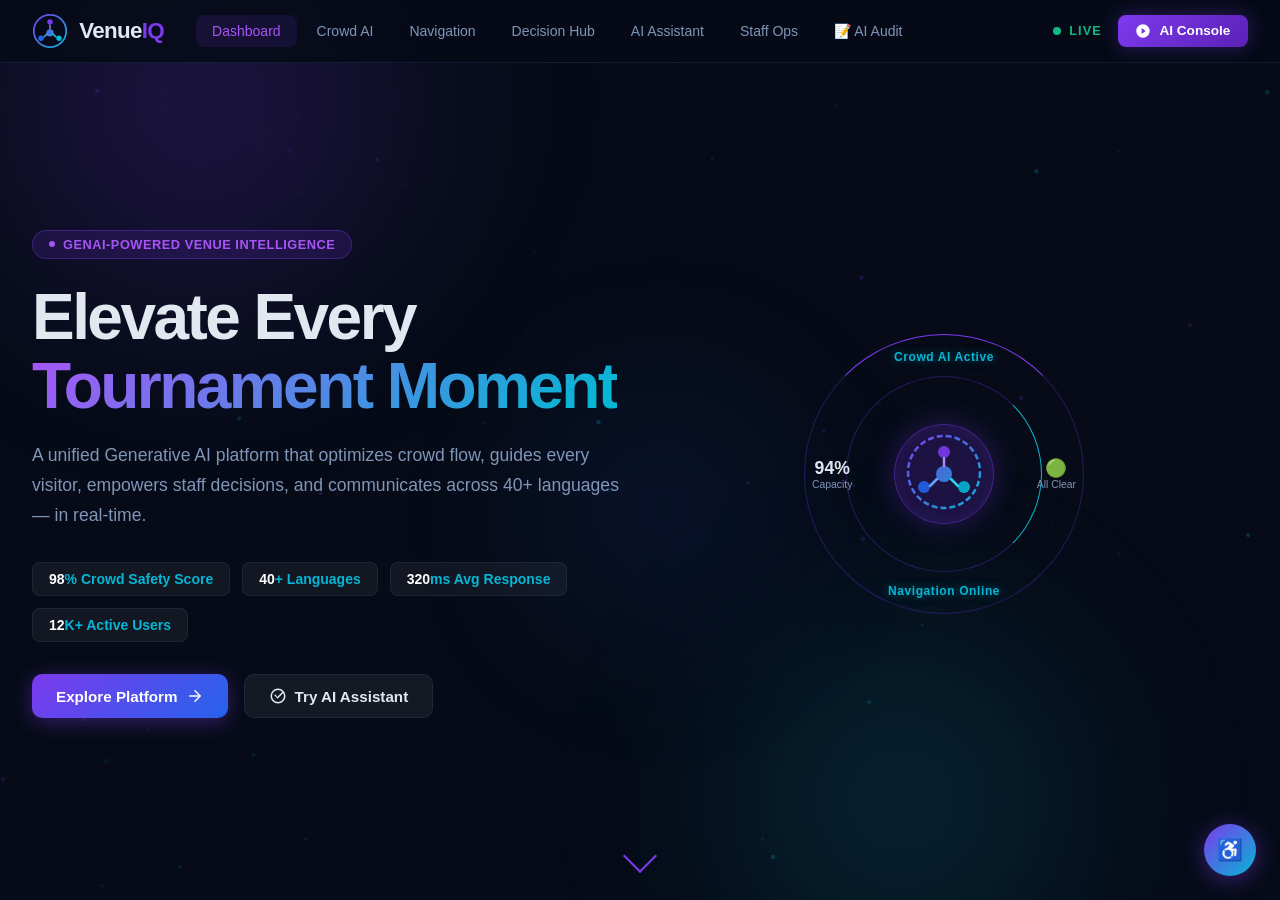
==== commit 531f3022: "refactor: update repository links to mahammedsathyala and format codebase" ====
--- a/index.html
+++ b/index.html
@@ -1,24 +1,35 @@
 <!DOCTYPE html>
 <html lang="en">
+
 <head>
   <meta charset="UTF-8" />
   <meta name="viewport" content="width=device-width, initial-scale=1.0" />
-  <meta http-equiv="Content-Security-Policy" content="default-src 'self'; style-src 'self' 'unsafe-inline' https://fonts.googleapis.com; font-src https://fonts.gstatic.com; script-src 'self'; img-src 'self' data:; connect-src 'self';" />
+  <meta http-equiv="Content-Security-Policy"
+    content="default-src 'self'; style-src 'self' 'unsafe-inline' https://fonts.googleapis.com; font-src https://fonts.gstatic.com; script-src 'self'; img-src 'self' data:; connect-src 'self';" />
   <meta name="theme-color" content="#7c3aed" />
   <meta name="robots" content="index, follow" />
   <meta property="og:title" content="VenueIQ — GenAI Tournament Operations Platform" />
-  <meta property="og:description" content="AI-powered venue operations for tournaments — crowd management, smart navigation, real-time decision support, 40+ languages." />
+  <meta property="og:description"
+    content="AI-powered venue operations for tournaments — crowd management, smart navigation, real-time decision support, 40+ languages." />
   <meta property="og:type" content="website" />
   <title>VenueIQ — GenAI Tournament Operations Platform</title>
-  <meta name="description" content="VenueIQ: AI-powered venue operations platform for tournaments — crowd management, smart navigation, real-time decision support, and multi-language assistance." />
+  <meta name="description"
+    content="VenueIQ: AI-powered venue operations platform for tournaments — crowd management, smart navigation, real-time decision support, and multi-language assistance." />
   <!-- Security Headers -->
-  <meta http-equiv="X-Frame-Options" content="DENY" />
+  <!-- X-Frame-Options, X-Content-Type-Options intentionally NOT set here: they are
+       ignored by browsers when set via <meta> (spec only allows them as real HTTP
+       response headers) and just spam the console. GitHub Pages can't set custom
+       response headers, so if framing/MIME protection is needed, add a
+       Cloudflare Worker / Netlify _headers file / reverse proxy in front of Pages. -->
   <meta http-equiv="Referrer-Policy" content="no-referrer" />
   <meta http-equiv="Permissions-Policy" content="camera=(), microphone=(), geolocation=()" />
-  <meta http-equiv="X-Content-Type-Options" content="nosniff" />
+  <link rel="icon"
+    href="data:image/svg+xml,<svg xmlns=%22http://www.w3.org/2000/svg%22 viewBox=%220 0 100 100%22><text y=%22.9em%22 font-size=%2290%22>🎯</text></svg>" />
   <link rel="preconnect" href="https://fonts.googleapis.com" />
   <link rel="preconnect" href="https://fonts.gstatic.com" crossorigin />
-  <link href="https://fonts.googleapis.com/css2?family=Inter:wght@300;400;500;600;700;800;900&family=Outfit:wght@300;400;500;600;700;800;900&display=swap" rel="stylesheet" />
+  <link
+    href="https://fonts.googleapis.com/css2?family=Inter:wght@300;400;500;600;700;800;900&family=Outfit:wght@300;400;500;600;700;800;900&display=swap"
+    rel="stylesheet" />
   <link rel="stylesheet" href="styles.css" />
   <script type="application/ld+json">
   {
@@ -33,857 +44,984 @@
   }
   </script>
 </head>
+
 <body>
 
-<!-- Skip to main content (Accessibility) -->
-<a href="#main-content" class="skip-link">Skip to main content</a>
-
-<!-- ═══════════════════════════════════════════════ NAVBAR ══ -->
-<nav class="navbar" id="navbar" role="navigation" aria-label="Main navigation">
-  <div class="nav-inner">
-    <div class="nav-logo" role="banner">
-      <div class="logo-icon" aria-hidden="true">
-        <svg viewBox="0 0 40 40" fill="none" xmlns="http://www.w3.org/2000/svg" aria-hidden="true">
-          <circle cx="20" cy="20" r="18" stroke="url(#lg1)" stroke-width="2"/>
-          <circle cx="20" cy="10" r="3" fill="#7c3aed"/>
-          <circle cx="10" cy="28" r="3" fill="#2563eb"/>
-          <circle cx="30" cy="28" r="3" fill="#06b6d4"/>
-          <circle cx="20" cy="22" r="4" fill="url(#lg1)"/>
-          <line x1="20" y1="13" x2="20" y2="18" stroke="#a78bfa" stroke-width="1.5"/>
-          <line x1="13" y1="27" x2="17" y2="23" stroke="#60a5fa" stroke-width="1.5"/>
-          <line x1="27" y1="27" x2="23" y2="23" stroke="#22d3ee" stroke-width="1.5"/>
-          <defs>
-            <linearGradient id="lg1" x1="0" y1="0" x2="40" y2="40" gradientUnits="userSpaceOnUse">
-              <stop offset="0%" stop-color="#7c3aed"/>
-              <stop offset="100%" stop-color="#06b6d4"/>
-            </linearGradient>
-          </defs>
-        </svg>
-      </div>
-      <span class="logo-text">Venue<span class="logo-accent">IQ</span></span>
-    </div>
-    <ul class="nav-links" role="menubar" aria-label="Application sections">
-      <li role="none"><a href="#dashboard" class="nav-link active" role="menuitem" aria-current="page" id="nav-dashboard" onclick="showSection('dashboard', this)">Dashboard</a></li>
-      <li role="none"><a href="#crowd" class="nav-link" role="menuitem" id="nav-crowd" onclick="showSection('crowd', this)">Crowd AI</a></li>
-      <li role="none"><a href="#navigation" class="nav-link" role="menuitem" id="nav-navigation" onclick="showSection('navigation', this)">Navigation</a></li>
-      <li role="none"><a href="#decisions" class="nav-link" role="menuitem" id="nav-decisions" onclick="showSection('decisions', this)">Decision Hub</a></li>
-      <li role="none"><a href="#assistant" class="nav-link" role="menuitem" id="nav-assistant" onclick="showSection('assistant', this)">AI Assistant</a></li>
-      <li role="none"><a href="#staff" class="nav-link" role="menuitem" id="nav-staff" onclick="showSection('staff', this)">Staff Ops</a></li>
-      <li role="none"><a href="#audit" class="nav-link" role="menuitem" id="nav-audit" onclick="showSection('audit', this)">📝 AI Audit</a></li>
-    </ul>
-    <div class="nav-right">
-      <div class="live-indicator" aria-label="System is live" role="status"><span class="pulse" aria-hidden="true"></span> LIVE</div>
-      <button class="btn-cta" id="nav-ai-console-btn" aria-label="Open AI Console" onclick="showSection('assistant', document.querySelector('[href=\'#assistant\']'))">
-        <svg width="16" height="16" viewBox="0 0 24 24" fill="none" aria-hidden="true"><path d="M12 2C6.48 2 2 6.48 2 12s4.48 10 10 10 10-4.48 10-10S17.52 2 12 2zm-2 14.5v-9l6 4.5-6 4.5z" fill="currentColor"/></svg>
-        AI Console
-      </button>
-    </div>
-  </div>
-</nav>
-
-<!-- ═══════════════════════════════════════════════ HERO ══ -->
-<section class="hero-section" id="hero-section">
-  <div class="hero-bg">
-    <div class="hero-orb orb1"></div>
-    <div class="hero-orb orb2"></div>
-    <div class="hero-orb orb3"></div>
-    <canvas id="heroCanvas"></canvas>
-  </div>
-  <div class="hero-content">
-    <div class="hero-badge">
-      <span class="badge-dot"></span>
-      GenAI-Powered Venue Intelligence
-    </div>
-    <h1 class="hero-title">
-      Elevate Every<br/>
-      <span class="gradient-text">Tournament Moment</span>
-    </h1>
-    <p class="hero-subtitle">
-      A unified Generative AI platform that optimizes crowd flow, guides every visitor, empowers staff decisions, and communicates across 40+ languages — in real-time.
-    </p>
-    <div class="hero-stats">
-      <div class="stat-chip"><span class="stat-num" data-target="98">0</span>% Crowd Safety Score</div>
-      <div class="stat-chip"><span class="stat-num" data-target="40">0</span>+ Languages</div>
-      <div class="stat-chip"><span class="stat-num" data-target="320">0</span>ms Avg Response</div>
-      <div class="stat-chip"><span class="stat-num" data-target="12">0</span>K+ Active Users</div>
-    </div>
-    <div class="hero-actions">
-      <button class="btn-primary" onclick="showSection('dashboard', document.querySelector('[href=\'#dashboard\']'))">
-        Explore Platform
-        <svg width="18" height="18" viewBox="0 0 24 24" fill="none"><path d="M5 12h14M12 5l7 7-7 7" stroke="currentColor" stroke-width="2" stroke-linecap="round" stroke-linejoin="round"/></svg>
-      </button>
-      <button class="btn-ghost" onclick="showSection('assistant', document.querySelector('[href=\'#assistant\']'))">
-        <svg width="18" height="18" viewBox="0 0 24 24" fill="none"><path d="M12 2a10 10 0 110 20A10 10 0 0112 2zm0 2a8 8 0 100 16A8 8 0 0012 4zm-1 11l-4-4 1.41-1.41L11 13.17l6.59-6.58L19 8l-8 8z" fill="currentColor"/></svg>
-        Try AI Assistant
-      </button>
-    </div>
-  </div>
-  <div class="hero-visual">
-    <div class="hud-container">
-      <div class="hud-ring hud-ring-1"></div>
-      <div class="hud-ring hud-ring-2"></div>
-      <div class="hud-center">
-        <div class="hud-icon">
-          <svg viewBox="0 0 80 80" fill="none" xmlns="http://www.w3.org/2000/svg" width="80" height="80">
-            <circle cx="40" cy="40" r="36" stroke="url(#hudGrad)" stroke-width="2.5" stroke-dasharray="6 3"/>
-            <circle cx="40" cy="20" r="6" fill="#7c3aed" opacity="0.9"/>
-            <circle cx="20" cy="55" r="6" fill="#2563eb" opacity="0.9"/>
-            <circle cx="60" cy="55" r="6" fill="#06b6d4" opacity="0.9"/>
-            <circle cx="40" cy="42" r="8" fill="url(#hudGrad)" opacity="0.95"/>
-            <path d="M40 26 L40 34" stroke="#a78bfa" stroke-width="2.5" stroke-linecap="round"/>
-            <path d="M26 54 L33 47" stroke="#60a5fa" stroke-width="2.5" stroke-linecap="round"/>
-            <path d="M54 54 L47 47" stroke="#22d3ee" stroke-width="2.5" stroke-linecap="round"/>
+  <!-- Skip to main content (Accessibility) -->
+  <a href="#main-content" class="skip-link">Skip to main content</a>
+
+  <!-- ═══════════════════════════════════════════════ NAVBAR ══ -->
+  <nav class="navbar" id="navbar" role="navigation" aria-label="Main navigation">
+    <div class="nav-inner">
+      <div class="nav-logo" role="banner">
+        <div class="logo-icon" aria-hidden="true">
+          <svg viewBox="0 0 40 40" fill="none" xmlns="http://www.w3.org/2000/svg" aria-hidden="true">
+            <circle cx="20" cy="20" r="18" stroke="url(#lg1)" stroke-width="2" />
+            <circle cx="20" cy="10" r="3" fill="#7c3aed" />
+            <circle cx="10" cy="28" r="3" fill="#2563eb" />
+            <circle cx="30" cy="28" r="3" fill="#06b6d4" />
+            <circle cx="20" cy="22" r="4" fill="url(#lg1)" />
+            <line x1="20" y1="13" x2="20" y2="18" stroke="#a78bfa" stroke-width="1.5" />
+            <line x1="13" y1="27" x2="17" y2="23" stroke="#60a5fa" stroke-width="1.5" />
+            <line x1="27" y1="27" x2="23" y2="23" stroke="#22d3ee" stroke-width="1.5" />
             <defs>
-              <linearGradient id="hudGrad" x1="0" y1="0" x2="80" y2="80" gradientUnits="userSpaceOnUse">
-                <stop offset="0%" stop-color="#7c3aed"/>
-                <stop offset="100%" stop-color="#06b6d4"/>
+              <linearGradient id="lg1" x1="0" y1="0" x2="40" y2="40" gradientUnits="userSpaceOnUse">
+                <stop offset="0%" stop-color="#7c3aed" />
+                <stop offset="100%" stop-color="#06b6d4" />
               </linearGradient>
             </defs>
           </svg>
         </div>
-      </div>
-      <div class="hud-label top-label">Crowd AI Active</div>
-      <div class="hud-label bottom-label">Navigation Online</div>
-      <div class="hud-metric left-metric">
-        <div class="metric-val">94%</div>
-        <div class="metric-key">Capacity</div>
-      </div>
-      <div class="hud-metric right-metric">
-        <div class="metric-val">🟢</div>
-        <div class="metric-key">All Clear</div>
-      </div>
-    </div>
-  </div>
-  <div class="scroll-hint" onclick="showSection('dashboard', document.querySelector('[href=\'#dashboard\']'))">
-    <div class="scroll-arrow"></div>
-  </div>
-</section>
-
-<!-- ═══════════════════════════════════════════════ MAIN APP ══ -->
-<main class="app-main" id="app-main" id="main-content" role="main" aria-label="Application content" style="display:none;">
-
-  <!-- SECTION: DASHBOARD -->
-  <section class="section active" id="section-dashboard">
+        <span class="logo-text">Venue<span class="logo-accent">IQ</span></span>
+      </div>
+      <ul class="nav-links" role="menubar" aria-label="Application sections">
+        <li role="none"><a href="#dashboard" class="nav-link active" role="menuitem" aria-current="page"
+            id="nav-dashboard" data-action="showSection" data-arg="dashboard">Dashboard</a></li>
+        <li role="none"><a href="#crowd" class="nav-link" role="menuitem" id="nav-crowd" data-action="showSection"
+            data-arg="crowd">Crowd AI</a></li>
+        <li role="none"><a href="#navigation" class="nav-link" role="menuitem" id="nav-navigation"
+            data-action="showSection" data-arg="navigation">Navigation</a></li>
+        <li role="none"><a href="#decisions" class="nav-link" role="menuitem" id="nav-decisions"
+            data-action="showSection" data-arg="decisions">Decision Hub</a></li>
+        <li role="none"><a href="#assistant" class="nav-link" role="menuitem" id="nav-assistant"
+            data-action="showSection" data-arg="assistant">AI Assistant</a></li>
+        <li role="none"><a href="#staff" class="nav-link" role="menuitem" id="nav-staff" data-action="showSection"
+            data-arg="staff">Staff Ops</a></li>
+        <li role="none"><a href="#audit" class="nav-link" role="menuitem" id="nav-audit" data-action="showSection"
+            data-arg="audit">📝 AI Audit</a></li>
+      </ul>
+      <div class="nav-right">
+        <div class="live-indicator" aria-label="System is live" role="status"><span class="pulse"
+            aria-hidden="true"></span> LIVE</div>
+        <button class="btn-cta" id="nav-ai-console-btn" aria-label="Open AI Console" data-action="showSection"
+          data-arg="assistant">
+          <svg width="16" height="16" viewBox="0 0 24 24" fill="none" aria-hidden="true">
+            <path d="M12 2C6.48 2 2 6.48 2 12s4.48 10 10 10 10-4.48 10-10S17.52 2 12 2zm-2 14.5v-9l6 4.5-6 4.5z"
+              fill="currentColor" />
+          </svg>
+          AI Console
+        </button>
+      </div>
+    </div>
+  </nav>
+
+  <!-- ═══════════════════════════════════════════════ HERO ══ -->
+  <section class="hero-section" id="hero-section">
+    <div class="hero-bg">
+      <div class="hero-orb orb1"></div>
+      <div class="hero-orb orb2"></div>
+      <div class="hero-orb orb3"></div>
+      <canvas id="heroCanvas"></canvas>
+    </div>
+    <div class="hero-content">
+      <div class="hero-badge">
+        <span class="badge-dot"></span>
+        GenAI-Powered Venue Intelligence
+      </div>
+      <h1 class="hero-title">
+        Elevate Every<br />
+        <span class="gradient-text">Tournament Moment</span>
+      </h1>
+      <p class="hero-subtitle">
+        A unified Generative AI platform that optimizes crowd flow, guides every visitor, empowers staff decisions, and
+        communicates across 40+ languages — in real-time.
+      </p>
+      <div class="hero-stats">
+        <div class="stat-chip"><span class="stat-num" data-target="98">0</span>% Crowd Safety Score</div>
+        <div class="stat-chip"><span class="stat-num" data-target="40">0</span>+ Languages</div>
+        <div class="stat-chip"><span class="stat-num" data-target="320">0</span>ms Avg Response</div>
+        <div class="stat-chip"><span class="stat-num" data-target="12">0</span>K+ Active Users</div>
+      </div>
+      <div class="hero-actions">
+        <button class="btn-primary" data-action="showSection" data-arg="dashboard">
+          Explore Platform
+          <svg width="18" height="18" viewBox="0 0 24 24" fill="none">
+            <path d="M5 12h14M12 5l7 7-7 7" stroke="currentColor" stroke-width="2" stroke-linecap="round"
+              stroke-linejoin="round" />
+          </svg>
+        </button>
+        <button class="btn-ghost" data-action="showSection" data-arg="assistant">
+          <svg width="18" height="18" viewBox="0 0 24 24" fill="none">
+            <path
+              d="M12 2a10 10 0 110 20A10 10 0 0112 2zm0 2a8 8 0 100 16A8 8 0 0012 4zm-1 11l-4-4 1.41-1.41L11 13.17l6.59-6.58L19 8l-8 8z"
+              fill="currentColor" />
+          </svg>
+          Try AI Assistant
+        </button>
+      </div>
+    </div>
+    <div class="hero-visual">
+      <div class="hud-container">
+        <div class="hud-ring hud-ring-1"></div>
+        <div class="hud-ring hud-ring-2"></div>
+        <div class="hud-center">
+          <div class="hud-icon">
+            <svg viewBox="0 0 80 80" fill="none" xmlns="http://www.w3.org/2000/svg" width="80" height="80">
+              <circle cx="40" cy="40" r="36" stroke="url(#hudGrad)" stroke-width="2.5" stroke-dasharray="6 3" />
+              <circle cx="40" cy="20" r="6" fill="#7c3aed" opacity="0.9" />
+              <circle cx="20" cy="55" r="6" fill="#2563eb" opacity="0.9" />
+              <circle cx="60" cy="55" r="6" fill="#06b6d4" opacity="0.9" />
+              <circle cx="40" cy="42" r="8" fill="url(#hudGrad)" opacity="0.95" />
+              <path d="M40 26 L40 34" stroke="#a78bfa" stroke-width="2.5" stroke-linecap="round" />
+              <path d="M26 54 L33 47" stroke="#60a5fa" stroke-width="2.5" stroke-linecap="round" />
+              <path d="M54 54 L47 47" stroke="#22d3ee" stroke-width="2.5" stroke-linecap="round" />
+              <defs>
+                <linearGradient id="hudGrad" x1="0" y1="0" x2="80" y2="80" gradientUnits="userSpaceOnUse">
+                  <stop offset="0%" stop-color="#7c3aed" />
+                  <stop offset="100%" stop-color="#06b6d4" />
+                </linearGradient>
+              </defs>
+            </svg>
+          </div>
+        </div>
+        <div class="hud-label top-label">Crowd AI Active</div>
+        <div class="hud-label bottom-label">Navigation Online</div>
+        <div class="hud-metric left-metric">
+          <div class="metric-val">94%</div>
+          <div class="metric-key">Capacity</div>
+        </div>
+        <div class="hud-metric right-metric">
+          <div class="metric-val">🟢</div>
+          <div class="metric-key">All Clear</div>
+        </div>
+      </div>
+    </div>
+    <div class="scroll-hint" data-action="showSection" data-arg="dashboard">
+      <div class="scroll-arrow"></div>
+    </div>
+  </section>
+
+  <!-- ═══════════════════════════════════════════════ MAIN APP ══ -->
+  <main class="app-main" id="app-main" id="main-content" role="main" aria-label="Application content"
+    style="display:none;">
+
+    <!-- SECTION: DASHBOARD -->
+    <section class="section active" id="section-dashboard">
+      <div class="section-header">
+        <div>
+          <h2 class="section-title">Operations Dashboard</h2>
+          <p class="section-sub">Real-time intelligence across all venue systems · Last updated <span
+              id="lastUpdated">just now</span></p>
+        </div>
+        <div class="header-actions">
+          <label for="venueSelect" class="sr-only">Select Venue</label>
+          <select class="select-venue" id="venueSelect" aria-label="Select venue">
+            <option>🏟️ Main Arena — Hall A</option>
+            <option>🏀 Court B — Basketball</option>
+            <option>🎾 Tennis Ground 1</option>
+            <option>🏊 Aquatics Centre</option>
+          </select>
+          <button class="btn-sm btn-outline" id="refresh-dashboard-btn" aria-label="Refresh dashboard data"
+            data-action="refreshDashboard">⟳ Refresh</button>
+        </div>
+      </div>
+
+      <!-- KPI Grid -->
+      <div class="kpi-grid">
+        <div class="kpi-card" id="kpi-crowd">
+          <div class="kpi-icon" style="background:linear-gradient(135deg,#7c3aed,#a855f7)">
+            <svg width="24" height="24" viewBox="0 0 24 24" fill="none">
+              <path
+                d="M17 21v-2a4 4 0 00-4-4H5a4 4 0 00-4 4v2M9 11a4 4 0 100-8 4 4 0 000 8zM23 21v-2a4 4 0 00-3-3.87M16 3.13a4 4 0 010 7.75"
+                stroke="white" stroke-width="2" stroke-linecap="round" stroke-linejoin="round" />
+            </svg>
+          </div>
+          <div class="kpi-data">
+            <div class="kpi-value" id="kpi-crowd-val">47,284</div>
+            <div class="kpi-label">Total Visitors</div>
+            <div class="kpi-delta positive">↑ 3.2% vs. yesterday</div>
+          </div>
+          <div class="kpi-sparkline" id="spark-crowd"></div>
+        </div>
+        <div class="kpi-card" id="kpi-alerts">
+          <div class="kpi-icon" style="background:linear-gradient(135deg,#dc2626,#f97316)">
+            <svg width="24" height="24" viewBox="0 0 24 24" fill="none">
+              <path
+                d="M10.29 3.86L1.82 18a2 2 0 001.71 3h16.94a2 2 0 001.71-3L13.71 3.86a2 2 0 00-3.42 0zM12 9v4M12 17h.01"
+                stroke="white" stroke-width="2" stroke-linecap="round" stroke-linejoin="round" />
+            </svg>
+          </div>
+          <div class="kpi-data">
+            <div class="kpi-value" id="kpi-alert-val">2</div>
+            <div class="kpi-label">Active Alerts</div>
+            <div class="kpi-delta negative">⚡ Requires Attention</div>
+          </div>
+          <div class="kpi-sparkline" id="spark-alerts"></div>
+        </div>
+        <div class="kpi-card" id="kpi-nav">
+          <div class="kpi-icon" style="background:linear-gradient(135deg,#0891b2,#06b6d4)">
+            <svg width="24" height="24" viewBox="0 0 24 24" fill="none">
+              <path d="M3 11l19-9-9 19-2-8-8-2z" stroke="white" stroke-width="2" stroke-linecap="round"
+                stroke-linejoin="round" />
+            </svg>
+          </div>
+          <div class="kpi-data">
+            <div class="kpi-value" id="kpi-nav-val">8,341</div>
+            <div class="kpi-label">Navigation Queries</div>
+            <div class="kpi-delta positive">↑ 12% this hour</div>
+          </div>
+          <div class="kpi-sparkline" id="spark-nav"></div>
+        </div>
+        <div class="kpi-card" id="kpi-assist">
+          <div class="kpi-icon" style="background:linear-gradient(135deg,#059669,#10b981)">
+            <svg width="24" height="24" viewBox="0 0 24 24" fill="none">
+              <path d="M21 15a2 2 0 01-2 2H7l-4 4V5a2 2 0 012-2h14a2 2 0 012 2z" stroke="white" stroke-width="2"
+                stroke-linecap="round" stroke-linejoin="round" />
+            </svg>
+          </div>
+          <div class="kpi-data">
+            <div class="kpi-value" id="kpi-assist-val">23,917</div>
+            <div class="kpi-label">AI Interactions</div>
+            <div class="kpi-delta positive">↑ 28 languages used</div>
+          </div>
+          <div class="kpi-sparkline" id="spark-assist"></div>
+        </div>
+      </div>
+
+      <!-- Charts Row -->
+      <div class="charts-row">
+        <div class="chart-card wide">
+          <div class="chart-header">
+            <h3>Crowd Density — Live Heat Map</h3>
+            <div class="chart-legend">
+              <span class="legend-dot" style="background:#ef4444"></span>Dense
+              <span class="legend-dot" style="background:#f97316"></span>Moderate
+              <span class="legend-dot" style="background:#22c55e"></span>Sparse
+            </div>
+          </div>
+          <canvas id="heatmapCanvas" width="700" height="280" role="img"
+            aria-label="Live crowd density heat map showing venue occupancy levels by zone"></canvas>
+        </div>
+        <div class="chart-card">
+          <div class="chart-header">
+            <h3>Zone Occupancy</h3>
+          </div>
+          <canvas id="zoneChart" width="320" height="280" role="img"
+            aria-label="Zone occupancy bar chart showing percentage capacity for each venue zone"></canvas>
+        </div>
+      </div>
+
+      <!-- Alert Stream + AI Insights -->
+      <div class="bottom-row">
+        <div class="alert-panel">
+          <div class="panel-title">
+            <svg width="16" height="16" viewBox="0 0 24 24" fill="none">
+              <path d="M13 10V3L4 14h7v7l9-11h-7z" stroke="#f97316" stroke-width="2" stroke-linecap="round"
+                stroke-linejoin="round" />
+            </svg>
+            Live Alert Feed
+            <span class="badge-count" id="alert-count" aria-label="2 active alerts">2</span>
+          </div>
+          <div class="alert-stream" id="alertStream" role="log" aria-live="polite" aria-label="Live alert feed"></div>
+        </div>
+        <div class="insights-panel">
+          <div class="panel-title">
+            <svg width="16" height="16" viewBox="0 0 24 24" fill="none">
+              <path d="M12 2l3.09 6.26L22 9.27l-5 4.87 1.18 6.88L12 17.77l-6.18 3.25L7 14.14 2 9.27l6.91-1.01L12 2z"
+                stroke="#7c3aed" stroke-width="2" stroke-linecap="round" stroke-linejoin="round" />
+            </svg>
+            AI Insights & Predictions
+          </div>
+          <div class="insights-list" id="insightsList" aria-live="polite" aria-label="AI insights and predictions">
+          </div>
+        </div>
+        <div class="weather-panel">
+          <div class="panel-title">⛅ Venue Conditions</div>
+          <div class="weather-content">
+            <div class="weather-main">
+              <div class="weather-temp">32°C</div>
+              <div class="weather-desc">Partly Cloudy · High Humidity</div>
+            </div>
+            <div class="weather-metrics">
+              <div class="w-metric"><span>💧</span> Humidity <strong>78%</strong></div>
+              <div class="w-metric"><span>🌬️</span> Wind <strong>14 km/h</strong></div>
+              <div class="w-metric"><span>☀️</span> UV Index <strong>8 — High</strong></div>
+              <div class="w-metric"><span>👁️</span> Visibility <strong>10 km</strong></div>
+            </div>
+            <div class="weather-ai-note">
+              <svg width="14" height="14" viewBox="0 0 24 24" fill="none">
+                <circle cx="12" cy="12" r="10" stroke="#06b6d4" stroke-width="2" />
+                <path d="M12 6v6l4 2" stroke="#06b6d4" stroke-width="2" stroke-linecap="round" />
+              </svg>
+              AI Recommendation: Deploy extra hydration stations in Zones C and F. Peak heat expected at 14:30.
+            </div>
+          </div>
+        </div>
+      </div>
+    </section>
+
+    <!-- SECTION: CROWD MANAGEMENT -->
+    <section class="section" id="section-crowd">
+      <div class="section-header">
+        <div>
+          <h2 class="section-title">Dynamic Crowd Management</h2>
+          <p class="section-sub">GenAI-driven crowd flow prediction · density analysis · proactive routing</p>
+        </div>
+        <div class="header-actions">
+          <span class="status-badge"
+            style="background:rgba(34,197,94,.15);color:#22c55e;border-color:rgba(34,197,94,.3)">🟢 AI Model
+            Active</span>
+        </div>
+      </div>
+
+      <div class="crowd-grid">
+        <div class="crowd-map-card">
+          <div class="panel-title">🗺️ Real-Time Crowd Density Map</div>
+          <div class="crowd-map-container">
+            <canvas id="crowdMapCanvas" width="620" height="420" role="img"
+              aria-label="Real-time crowd density map showing live occupancy levels across all venue zones"></canvas>
+            <div class="crowd-legend">
+              <div class="crowd-legend-item">
+                <div class="cl-color" style="background:#ef4444"></div><span>Critical (&gt;90%)</span>
+              </div>
+              <div class="crowd-legend-item">
+                <div class="cl-color" style="background:#f97316"></div><span>High (70–90%)</span>
+              </div>
+              <div class="crowd-legend-item">
+                <div class="cl-color" style="background:#eab308"></div><span>Medium (50–70%)</span>
+              </div>
+              <div class="crowd-legend-item">
+                <div class="cl-color" style="background:#22c55e"></div><span>Low (&lt;50%)</span>
+              </div>
+            </div>
+            <div class="crowd-controls">
+              <button class="btn-sm btn-purple" data-action="toggleCrowdSim" id="simBtn" aria-pressed="false"
+                aria-label="Run AI crowd simulation">⏵ Run AI Simulation</button>
+              <button class="btn-sm btn-outline" data-action="resetCrowdMap"
+                aria-label="Reset crowd map to initial state">↺ Reset</button>
+            </div>
+          </div>
+        </div>
+        <div class="crowd-side">
+          <div class="zone-cards" id="zoneCards" aria-label="Zone occupancy cards" aria-live="polite"></div>
+          <div class="crowd-prediction-card">
+            <div class="pred-title">
+              <svg width="16" height="16" viewBox="0 0 24 24" fill="none">
+                <path
+                  d="M2 12h2M20 12h2M12 2v2M12 20v2M4.93 4.93l1.41 1.41M17.66 17.66l1.41 1.41M17.66 6.34l-1.41 1.41M6.34 17.66l-1.41 1.41"
+                  stroke="#a855f7" stroke-width="2" stroke-linecap="round" />
+              </svg>
+              AI Crowd Forecast — Next 2 Hours
+            </div>
+            <canvas id="forecastChart" width="340" height="160" role="img"
+              aria-label="AI crowd forecast chart for the next 2 hours"></canvas>
+            <div class="pred-alerts" id="predAlerts"></div>
+          </div>
+          <div class="ai-routing-card">
+            <div class="pred-title">
+              <svg width="16" height="16" viewBox="0 0 24 24" fill="none">
+                <path d="M3 3l7.07 16.97 2.51-7.39 7.39-2.51L3 3z" stroke="#06b6d4" stroke-width="2"
+                  stroke-linecap="round" stroke-linejoin="round" />
+              </svg>
+              AI Routing Recommendations
+            </div>
+            <div class="routing-list" id="routingList"></div>
+          </div>
+        </div>
+      </div>
+
+      <div class="crowd-analytics-row">
+        <div class="analytics-card">
+          <h4>Entry/Exit Flow Rate</h4>
+          <canvas id="flowChart" width="340" height="180"></canvas>
+        </div>
+        <div class="analytics-card">
+          <h4>Dwell Time Analysis</h4>
+          <canvas id="dwellChart" width="340" height="180"></canvas>
+        </div>
+        <div class="analytics-card">
+          <h4>Gate Utilization</h4>
+          <div class="gate-util" id="gateUtil"></div>
+        </div>
+      </div>
+    </section>
+
+    <!-- SECTION: SMART NAVIGATION -->
+    <section class="section" id="section-navigation">
+      <div class="section-header">
+        <div>
+          <h2 class="section-title">Smart Indoor Navigation</h2>
+          <p class="section-sub">AI-powered wayfinding · AR-ready routes · accessibility-first design</p>
+        </div>
+      </div>
+
+      <div class="nav-grid">
+        <div class="nav-map-card">
+          <div class="nav-search-bar">
+            <div class="nav-search-inner">
+              <svg width="18" height="18" viewBox="0 0 24 24" fill="none">
+                <path d="M21 10c0 7-9 13-9 13s-9-6-9-13a9 9 0 0118 0z" stroke="#7c3aed" stroke-width="2" />
+                <circle cx="12" cy="10" r="3" stroke="#7c3aed" stroke-width="2" />
+              </svg>
+              <span>You are at:</span>
+              <strong>Gate 3 — East Entrance</strong>
+            </div>
+            <div class="nav-dest-select">
+              <label for="navDest">Navigate to:</label>
+              <select id="navDest" aria-label="Select navigation destination" data-onchange="updateNavRoute">
+                <option value="seat">🎟️ My Seat — Block D, Row 12</option>
+                <option value="food">🍔 Nearest Food Court</option>
+                <option value="toilet">🚻 Restroom (Accessible)</option>
+                <option value="medical">🏥 Medical Aid Station</option>
+                <option value="exit">🚪 Nearest Exit</option>
+                <option value="parking">🅿️ VIP Parking</option>
+              </select>
+            </div>
+          </div>
+          <div class="nav-canvas-wrap">
+            <canvas id="navCanvas" width="640" height="440" role="img"
+              aria-label="Indoor navigation map showing your current location and route to destination"></canvas>
+            <div class="nav-overlay-info" id="navOverlayInfo">
+              <div class="nav-route-info">
+                <span class="route-dist">📍 Est. 3 min walk · 220m</span>
+                <span class="route-acc">♿ Accessible route</span>
+              </div>
+            </div>
+          </div>
+          <div class="nav-mode-switcher" role="group" aria-label="Navigation mode">
+            <button class="nav-mode-btn active" id="nm-walking" aria-pressed="true" data-action="setNavMode"
+              data-arg="walking">🚶 Walking</button>
+            <button class="nav-mode-btn" id="nm-accessible" aria-pressed="false" data-action="setNavMode"
+              data-arg="accessible">♿ Accessible</button>
+            <button class="nav-mode-btn" id="nm-fastest" aria-pressed="false" data-action="setNavMode"
+              data-arg="fastest">⚡ Fastest</button>
+            <button class="nav-mode-btn" id="nm-scenic" aria-pressed="false" data-action="setNavMode"
+              data-arg="scenic">🌟 VIP Route</button>
+          </div>
+        </div>
+
+        <div class="nav-side">
+          <div class="nav-step-card">
+            <div class="panel-title">📋 Step-by-Step Directions</div>
+            <div class="steps-list" id="stepsList"></div>
+          </div>
+          <div class="nav-poi-card">
+            <div class="panel-title">📍 Nearby Points of Interest</div>
+            <div class="poi-grid" id="poiGrid"></div>
+          </div>
+          <div class="nav-ar-card">
+            <div class="ar-preview-header">
+              <svg width="20" height="20" viewBox="0 0 24 24" fill="none">
+                <rect x="2" y="7" width="20" height="10" rx="2" stroke="#06b6d4" stroke-width="2" />
+                <path d="M8 7V5a2 2 0 012-2h4a2 2 0 012 2v2M12 11v4M10 13h4" stroke="#06b6d4" stroke-width="2"
+                  stroke-linecap="round" />
+              </svg>
+              AR Navigation Mode
+            </div>
+            <div class="ar-preview-body">
+              <div class="ar-frame">
+                <div class="ar-arrow">↑</div>
+                <div class="ar-label">Continue straight — 80m</div>
+                <div class="ar-distance">Gate 3 → Concourse B</div>
+              </div>
+            </div>
+            <button class="btn-primary btn-full" data-action="launchAR">Launch AR View</button>
+          </div>
+        </div>
+      </div>
+    </section>
+
+    <!-- SECTION: DECISION HUB -->
+    <section class="section" id="section-decisions">
+      <div class="section-header">
+        <div>
+          <h2 class="section-title">Real-Time Decision Support Hub</h2>
+          <p class="section-sub">GenAI-powered incident response · predictive analytics · command intelligence</p>
+        </div>
+        <div class="header-actions">
+          <button class="btn-sm btn-danger" data-action="addEmergencyAlert">🚨 Simulate Emergency</button>
+          <button class="btn-sm btn-outline" data-action="clearAlerts">Clear Alerts</button>
+        </div>
+      </div>
+
+      <div class="decision-grid">
+        <div class="incident-board">
+          <div class="panel-title">
+            <svg width="16" height="16" viewBox="0 0 24 24" fill="none">
+              <path d="M12 22s8-4 8-10V5l-8-3-8 3v7c0 6 8 10 8 10z" stroke="#f97316" stroke-width="2"
+                stroke-linecap="round" stroke-linejoin="round" />
+            </svg>
+            Incident Command Board
+          </div>
+          <div class="incident-toolbar" role="group" aria-label="Filter incidents by severity">
+            <button class="incident-filter active" aria-pressed="true" data-action="filterIncidents"
+              data-arg="all">All</button>
+            <button class="incident-filter" aria-pressed="false" data-action="filterIncidents"
+              data-arg="critical">Critical</button>
+            <button class="incident-filter" aria-pressed="false" data-action="filterIncidents"
+              data-arg="medium">Medium</button>
+            <button class="incident-filter" aria-pressed="false" data-action="filterIncidents"
+              data-arg="low">Low</button>
+          </div>
+          <div class="incident-list" id="incidentList" role="list" aria-live="polite" aria-label="Active incidents">
+          </div>
+        </div>
+
+        <div class="decision-center">
+          <div class="ai-recommend-card">
+            <div class="panel-title">
+              <svg width="16" height="16" viewBox="0 0 24 24" fill="none">
+                <path d="M12 2l3.09 6.26L22 9.27l-5 4.87 1.18 6.88L12 17.77l-6.18 3.25L7 14.14 2 9.27l6.91-1.01L12 2z"
+                  stroke="#7c3aed" stroke-width="2" stroke-linecap="round" stroke-linejoin="round" />
+              </svg>
+              AI Command Recommendations
+            </div>
+            <div class="recommend-list" id="recommendList"></div>
+          </div>
+          <div class="resource-dispatch">
+            <div class="panel-title">🚀 Resource Dispatch</div>
+            <div class="resource-grid" id="resourceGrid"></div>
+          </div>
+        </div>
+
+        <div class="analytics-sidebar">
+          <div class="timeline-card">
+            <div class="panel-title">📅 Today's Event Timeline</div>
+            <div class="timeline" id="timeline"></div>
+          </div>
+          <div class="command-chat">
+            <div class="panel-title">
+              <svg width="14" height="14" viewBox="0 0 24 24" fill="none">
+                <path d="M21 15a2 2 0 01-2 2H7l-4 4V5a2 2 0 012-2h14a2 2 0 012 2z" stroke="#06b6d4" stroke-width="2"
+                  stroke-linecap="round" stroke-linejoin="round" />
+              </svg>
+              Command AI Query
+            </div>
+            <div class="command-chat-messages" id="commandMessages" role="log" aria-live="polite"
+              aria-label="AI command center messages"></div>
+            <div class="command-chat-input">
+              <label for="commandInput" class="sr-only">Ask the AI command center</label>
+              <input type="text" id="commandInput" placeholder="Ask the AI command center..." autocomplete="off"
+                aria-label="Command query input" onkeypress="if(event.key==='Enter')sendCommandQuery()" />
+              <button data-action="sendCommandQuery" aria-label="Send command query" id="command-send-btn">
+                <svg width="16" height="16" viewBox="0 0 24 24" fill="none" aria-hidden="true">
+                  <path d="M22 2L11 13M22 2l-7 20-4-9-9-4 20-7z" stroke="currentColor" stroke-width="2"
+                    stroke-linecap="round" stroke-linejoin="round" />
+                </svg>
+              </button>
+            </div>
+          </div>
+        </div>
+      </div>
+    </section>
+
+    <!-- SECTION: AI ASSISTANT -->
+    <section class="section" id="section-assistant">
+      <div class="section-header">
+        <div>
+          <h2 class="section-title">Multi-Language AI Assistant</h2>
+          <p class="section-sub">Conversational GenAI for fans, staff, and volunteers · 40+ languages supported</p>
+        </div>
+        <div class="header-actions">
+          <div class="lang-selector-group">
+            <label for="uiLang">Interface Language:</label>
+            <select id="uiLang" aria-label="Select interface language" data-onchange="changeUILanguage">
+              <option value="en">🇺🇸 English</option>
+              <option value="hi">🇮🇳 Hindi</option>
+              <option value="es">🇪🇸 Spanish</option>
+              <option value="fr">🇫🇷 French</option>
+              <option value="ar">🇸🇦 Arabic</option>
+              <option value="zh">🇨🇳 Chinese</option>
+              <option value="ja">🇯🇵 Japanese</option>
+              <option value="de">🇩🇪 German</option>
+              <option value="pt">🇧🇷 Portuguese</option>
+              <option value="ko">🇰🇷 Korean</option>
+            </select>
+          </div>
+        </div>
+      </div>
+
+      <div class="assistant-layout">
+        <div class="persona-selector">
+          <div class="panel-title">Select Mode</div>
+          <div class="persona-cards">
+            <div class="persona-card active" id="persona-fan" data-action="selectPersona" data-arg="fan">
+              <div class="persona-icon">🎟️</div>
+              <div class="persona-name">Fan Mode</div>
+              <div class="persona-desc">Navigate, find seats, food, events</div>
+            </div>
+            <div class="persona-card" id="persona-staff" data-action="selectPersona" data-arg="staff">
+              <div class="persona-icon">👷</div>
+              <div class="persona-name">Staff Mode</div>
+              <div class="persona-desc">Operational queries, incident reports</div>
+            </div>
+            <div class="persona-card" id="persona-volunteer" data-action="selectPersona" data-arg="volunteer">
+              <div class="persona-icon">🤝</div>
+              <div class="persona-name">Volunteer Mode</div>
+              <div class="persona-desc">Zone assignments, protocols, guidance</div>
+            </div>
+            <div class="persona-card" id="persona-organizer" data-action="selectPersona" data-arg="organizer">
+              <div class="persona-icon">📋</div>
+              <div class="persona-name">Organizer Mode</div>
+              <div class="persona-desc">Analytics, decisions, staff coordination</div>
+            </div>
+            <div class="persona-card" id="persona-security" data-action="selectPersona" data-arg="security">
+              <div class="persona-icon">👮</div>
+              <div class="persona-name">Security Mode</div>
+              <div class="persona-desc">Perimeter, threat assessment, deployment</div>
+            </div>
+            <div class="persona-card" id="persona-medical" data-action="selectPersona" data-arg="medical">
+              <div class="persona-icon">🚑</div>
+              <div class="persona-name">Medical Mode</div>
+              <div class="persona-desc">Triage, dispatch, health monitoring</div>
+            </div>
+            <div class="persona-card" id="persona-vendor" data-action="selectPersona" data-arg="vendor">
+              <div class="persona-icon">🛍️</div>
+              <div class="persona-name">Vendor Mode</div>
+              <div class="persona-desc">Inventory, pricing, queue analytics</div>
+            </div>
+          </div>
+
+          <div class="quick-prompts">
+            <div class="panel-title" style="margin-top:1rem">Quick Prompts</div>
+            <div class="prompt-chips" id="promptChips"></div>
+          </div>
+
+          <div class="lang-stats-panel">
+            <div class="panel-title" style="margin-top:1rem">Language Analytics</div>
+            <div class="lang-bars" id="langBars"></div>
+          </div>
+        </div>
+
+        <div class="chat-container">
+          <div class="chat-header">
+            <div class="chat-bot-info">
+              <div class="bot-avatar">
+                <svg viewBox="0 0 40 40" fill="none" width="36" height="36">
+                  <circle cx="20" cy="20" r="18" fill="url(#botGrad)" />
+                  <circle cx="14" cy="17" r="3" fill="white" opacity="0.9" />
+                  <circle cx="26" cy="17" r="3" fill="white" opacity="0.9" />
+                  <path d="M13 25c0 0 2 4 7 4s7-4 7-4" stroke="white" stroke-width="2" stroke-linecap="round" />
+                  <defs>
+                    <linearGradient id="botGrad" x1="0" y1="0" x2="40" y2="40">
+                      <stop offset="0%" stop-color="#7c3aed" />
+                      <stop offset="100%" stop-color="#06b6d4" />
+                    </linearGradient>
+                  </defs>
+                </svg>
+                <div class="bot-status-dot"></div>
+              </div>
+              <div class="bot-meta">
+                <div class="bot-name">VenueIQ AI Assistant</div>
+                <div class="bot-status-text">Online · Responds instantly</div>
+              </div>
+            </div>
+            <div class="chat-controls">
+              <button class="chat-ctrl-btn" id="clear-chat-btn" data-action="clearChat" title="Clear chat"
+                aria-label="Clear chat history">🗑️</button>
+              <button class="chat-ctrl-btn" id="export-chat-btn" data-action="exportChat" title="Export chat"
+                aria-label="Export chat transcript">📤</button>
+            </div>
+          </div>
+
+          <!-- AI Decision Pipeline Visualization -->
+          <div class="ai-pipeline" id="aiPipeline" aria-label="AI decision pipeline stages" role="status">
+            <div class="pipeline-label">⚡ AI Pipeline</div>
+            <div class="pipeline-steps">
+              <div class="pipeline-step" data-stage="intent">Intent</div>
+              <div class="pipeline-arrow">›</div>
+              <div class="pipeline-step" data-stage="role">Role</div>
+              <div class="pipeline-arrow">›</div>
+              <div class="pipeline-step" data-stage="context">Context</div>
+              <div class="pipeline-arrow">›</div>
+              <div class="pipeline-step" data-stage="analysis">Analysis</div>
+              <div class="pipeline-arrow">›</div>
+              <div class="pipeline-step" data-stage="decision">Decision</div>
+              <div class="pipeline-arrow">›</div>
+              <div class="pipeline-step" data-stage="audit">Audit Log</div>
+            </div>
+          </div>
+
+          <div class="chat-messages" id="chatMessages" role="log" aria-live="polite"
+            aria-label="AI assistant conversation" aria-relevant="additions">
+            <!-- Messages inserted by JS -->
+          </div>
+
+          <div class="chat-input-area">
+            <div class="typing-indicator" id="typingIndicator" style="display:none">
+              <div class="typing-dot"></div>
+              <div class="typing-dot"></div>
+              <div class="typing-dot"></div>
+            </div>
+            <div class="chat-input-row">
+              <button class="chat-action-btn" id="voiceBtn" data-action="toggleVoice" title="Toggle voice input"
+                aria-label="Toggle voice input" aria-pressed="false">🎤</button>
+              <label for="chatInput" class="sr-only">Type your message</label>
+              <input type="text" id="chatInput" class="chat-input" placeholder="Ask me anything about the venue..."
+                autocomplete="off" aria-label="Chat message input" onkeypress="if(event.key==='Enter')sendMessage()" />
+              <label for="chatLang" class="sr-only">Select response language</label>
+              <select id="chatLang" class="chat-lang-sel" aria-label="Select response language">
+                <option value="en">EN</option>
+                <option value="hi">HI</option>
+                <option value="es">ES</option>
+                <option value="fr">FR</option>
+                <option value="ar">AR</option>
+                <option value="zh">ZH</option>
+                <option value="ja">JA</option>
+              </select>
+              <button class="chat-send-btn" data-action="sendMessage" id="sendBtn" aria-label="Send message">
+                <svg width="18" height="18" viewBox="0 0 24 24" fill="none" aria-hidden="true">
+                  <path d="M22 2L11 13M22 2l-7 20-4-9-9-4 20-7z" stroke="currentColor" stroke-width="2"
+                    stroke-linecap="round" stroke-linejoin="round" />
+                </svg>
+              </button>
+            </div>
+          </div>
+        </div>
+
+        <div class="translation-panel">
+          <div class="panel-title">🌍 Translation Engine</div>
+          <div class="translation-demo">
+            <label for="translateInput" class="sr-only">Text to translate</label>
+            <textarea id="translateInput" class="translate-ta" placeholder="Type any message here..." rows="4"
+              aria-label="Enter text to translate" autocomplete="off" data-oninput="liveTranslate"></textarea>
+            <div class="translate-langs">
+              <div class="trans-from">
+                <label for="fromLang">From</label>
+                <select id="fromLang" aria-label="Source language">
+                  <option value="en">🇺🇸 English</option>
+                  <option value="hi">🇮🇳 Hindi</option>
+                  <option value="es">🇪🇸 Spanish</option>
+                </select>
+              </div>
+              <button class="swap-btn" data-action="swapLangs" aria-label="Swap source and target languages">⇄</button>
+              <div class="trans-to">
+                <label for="toLang">To</label>
+                <select id="toLang" aria-label="Target language">
+                  <option value="hi">🇮🇳 Hindi</option>
+                  <option value="en">🇺🇸 English</option>
+                  <option value="es">🇪🇸 Spanish</option>
+                  <option value="fr">🇫🇷 French</option>
+                  <option value="ar">🇸🇦 Arabic</option>
+                  <option value="zh">🇨🇳 Chinese</option>
+                  <option value="ja">🇯🇵 Japanese</option>
+                </select>
+              </div>
+            </div>
+            <div class="translate-output" id="translateOutput" aria-live="polite" aria-label="Translation output">
+              <div class="trans-placeholder">Translation will appear here...</div>
+            </div>
+            <div class="trans-actions">
+              <button class="btn-sm btn-purple" data-action="doTranslate">Translate Now</button>
+              <button class="btn-sm btn-outline" data-action="speakTranslation">🔊 Speak</button>
+            </div>
+          </div>
+          <div class="supported-langs">
+            <div class="panel-title" style="margin-top:1.2rem">Supported Languages</div>
+            <div class="lang-chips" id="langChips"></div>
+          </div>
+        </div>
+      </div>
+    </section>
+
+    <!-- SECTION: STAFF OPS -->
+    <section class="section" id="section-staff">
+      <div class="section-header">
+        <div>
+          <h2 class="section-title">Staff & Volunteer Operations</h2>
+          <p class="section-sub">AI-optimized deployment · real-time coordination · smart task allocation</p>
+        </div>
+        <div class="header-actions">
+          <button class="btn-sm btn-purple" data-action="optimizeStaff">✨ AI Optimize Deployment</button>
+        </div>
+      </div>
+
+      <div class="staff-grid">
+        <div class="staff-map-card">
+          <div class="panel-title">🗺️ Staff Deployment Map</div>
+          <canvas id="staffCanvas" width="620" height="380" role="img"
+            aria-label="Staff deployment map showing positions and coverage zones for all personnel"></canvas>
+          <div class="staff-legend">
+            <div class="staff-leg-item">
+              <div class="sl-dot" style="background:#7c3aed"></div>Security
+            </div>
+            <div class="staff-leg-item">
+              <div class="sl-dot" style="background:#06b6d4"></div>Medics
+            </div>
+            <div class="staff-leg-item">
+              <div class="sl-dot" style="background:#10b981"></div>Volunteers
+            </div>
+            <div class="staff-leg-item">
+              <div class="sl-dot" style="background:#f97316"></div>Operations
+            </div>
+            <div class="staff-leg-item">
+              <div class="sl-dot" style="background:#eab308"></div>Information
+            </div>
+          </div>
+        </div>
+
+        <div class="staff-side">
+          <div class="staff-summary-cards" id="staffSummary"></div>
+          <div class="task-queue-card">
+            <div class="panel-title">📋 AI-Generated Task Queue</div>
+            <div class="task-list" id="taskList"></div>
+          </div>
+        </div>
+      </div>
+
+      <div class="staff-analytics-row">
+        <div class="sanalytics-card">
+          <h4>Staff Response Times</h4>
+          <canvas id="responseChart" width="340" height="180"></canvas>
+        </div>
+        <div class="sanalytics-card">
+          <h4>Zone Coverage Heat</h4>
+          <canvas id="coverageChart" width="340" height="180"></canvas>
+        </div>
+        <div class="sanalytics-card">
+          <h4>Volunteer Skill Match Rate</h4>
+          <div class="skill-match-display" id="skillMatch"></div>
+        </div>
+      </div>
+    </section>
+
+  </main>
+
+  <!-- AI AUDIT LOG SECTION -->
+  <section class="section" id="section-audit" style="display:none">
     <div class="section-header">
       <div>
-        <h2 class="section-title">Operations Dashboard</h2>
-        <p class="section-sub">Real-time intelligence across all venue systems · Last updated <span id="lastUpdated">just now</span></p>
+        <h2 class="section-title">📝 AI Decision Audit Log</h2>
+        <p class="section-sub">Tamper-evident record of every AI recommendation · Intent · Decision · Confidence · Risk
+          · Outcome</p>
       </div>
       <div class="header-actions">
-        <label for="venueSelect" class="sr-only">Select Venue</label>
-        <select class="select-venue" id="venueSelect" aria-label="Select venue">
-          <option>🏟️ Main Arena — Hall A</option>
-          <option>🏀 Court B — Basketball</option>
-          <option>🎾 Tennis Ground 1</option>
-          <option>🏊 Aquatics Centre</option>
+        <label for="auditRoleFilter" class="sr-only">Filter by role</label>
+        <select id="auditRoleFilter" aria-label="Filter audit log by role"
+          style="background:var(--c-surface);border:1px solid var(--c-border);color:var(--c-text);border-radius:8px;padding:.4rem .8rem;font-size:.85rem">
+          <option value="all">📋 All Roles</option>
+          <option value="fan">🎟️ Fan</option>
+          <option value="staff">👷 Staff</option>
+          <option value="volunteer">🤝 Volunteer</option>
+          <option value="organizer">📋 Organizer</option>
+          <option value="security">👮 Security</option>
+          <option value="medical">🚑 Medical</option>
+          <option value="vendor">🛍️ Vendor</option>
+          <option value="system">⚙️ System</option>
         </select>
-        <button class="btn-sm btn-outline" id="refresh-dashboard-btn" aria-label="Refresh dashboard data" onclick="refreshDashboard()">⟳ Refresh</button>
-      </div>
-    </div>
-
-    <!-- KPI Grid -->
-    <div class="kpi-grid">
-      <div class="kpi-card" id="kpi-crowd">
-        <div class="kpi-icon" style="background:linear-gradient(135deg,#7c3aed,#a855f7)">
-          <svg width="24" height="24" viewBox="0 0 24 24" fill="none"><path d="M17 21v-2a4 4 0 00-4-4H5a4 4 0 00-4 4v2M9 11a4 4 0 100-8 4 4 0 000 8zM23 21v-2a4 4 0 00-3-3.87M16 3.13a4 4 0 010 7.75" stroke="white" stroke-width="2" stroke-linecap="round" stroke-linejoin="round"/></svg>
-        </div>
-        <div class="kpi-data">
-          <div class="kpi-value" id="kpi-crowd-val">47,284</div>
-          <div class="kpi-label">Total Visitors</div>
-          <div class="kpi-delta positive">↑ 3.2% vs. yesterday</div>
-        </div>
-        <div class="kpi-sparkline" id="spark-crowd"></div>
-      </div>
-      <div class="kpi-card" id="kpi-alerts">
-        <div class="kpi-icon" style="background:linear-gradient(135deg,#dc2626,#f97316)">
-          <svg width="24" height="24" viewBox="0 0 24 24" fill="none"><path d="M10.29 3.86L1.82 18a2 2 0 001.71 3h16.94a2 2 0 001.71-3L13.71 3.86a2 2 0 00-3.42 0zM12 9v4M12 17h.01" stroke="white" stroke-width="2" stroke-linecap="round" stroke-linejoin="round"/></svg>
-        </div>
-        <div class="kpi-data">
-          <div class="kpi-value" id="kpi-alert-val">2</div>
-          <div class="kpi-label">Active Alerts</div>
-          <div class="kpi-delta negative">⚡ Requires Attention</div>
-        </div>
-        <div class="kpi-sparkline" id="spark-alerts"></div>
-      </div>
-      <div class="kpi-card" id="kpi-nav">
-        <div class="kpi-icon" style="background:linear-gradient(135deg,#0891b2,#06b6d4)">
-          <svg width="24" height="24" viewBox="0 0 24 24" fill="none"><path d="M3 11l19-9-9 19-2-8-8-2z" stroke="white" stroke-width="2" stroke-linecap="round" stroke-linejoin="round"/></svg>
-        </div>
-        <div class="kpi-data">
-          <div class="kpi-value" id="kpi-nav-val">8,341</div>
-          <div class="kpi-label">Navigation Queries</div>
-          <div class="kpi-delta positive">↑ 12% this hour</div>
-        </div>
-        <div class="kpi-sparkline" id="spark-nav"></div>
-      </div>
-      <div class="kpi-card" id="kpi-assist">
-        <div class="kpi-icon" style="background:linear-gradient(135deg,#059669,#10b981)">
-          <svg width="24" height="24" viewBox="0 0 24 24" fill="none"><path d="M21 15a2 2 0 01-2 2H7l-4 4V5a2 2 0 012-2h14a2 2 0 012 2z" stroke="white" stroke-width="2" stroke-linecap="round" stroke-linejoin="round"/></svg>
-        </div>
-        <div class="kpi-data">
-          <div class="kpi-value" id="kpi-assist-val">23,917</div>
-          <div class="kpi-label">AI Interactions</div>
-          <div class="kpi-delta positive">↑ 28 languages used</div>
-        </div>
-        <div class="kpi-sparkline" id="spark-assist"></div>
-      </div>
-    </div>
-
-    <!-- Charts Row -->
-    <div class="charts-row">
-      <div class="chart-card wide">
-        <div class="chart-header">
-          <h3>Crowd Density — Live Heat Map</h3>
-          <div class="chart-legend">
-            <span class="legend-dot" style="background:#ef4444"></span>Dense
-            <span class="legend-dot" style="background:#f97316"></span>Moderate
-            <span class="legend-dot" style="background:#22c55e"></span>Sparse
-          </div>
-        </div>
-        <canvas id="heatmapCanvas" width="700" height="280" role="img" aria-label="Live crowd density heat map showing venue occupancy levels by zone"></canvas>
-      </div>
-      <div class="chart-card">
-        <div class="chart-header">
-          <h3>Zone Occupancy</h3>
-        </div>
-        <canvas id="zoneChart" width="320" height="280" role="img" aria-label="Zone occupancy bar chart showing percentage capacity for each venue zone"></canvas>
-      </div>
-    </div>
-
-    <!-- Alert Stream + AI Insights -->
-    <div class="bottom-row">
-      <div class="alert-panel">
-        <div class="panel-title">
-          <svg width="16" height="16" viewBox="0 0 24 24" fill="none"><path d="M13 10V3L4 14h7v7l9-11h-7z" stroke="#f97316" stroke-width="2" stroke-linecap="round" stroke-linejoin="round"/></svg>
-          Live Alert Feed
-          <span class="badge-count" id="alert-count" aria-label="2 active alerts">2</span>
-        </div>
-        <div class="alert-stream" id="alertStream" role="log" aria-live="polite" aria-label="Live alert feed"></div>
-      </div>
-      <div class="insights-panel">
-        <div class="panel-title">
-          <svg width="16" height="16" viewBox="0 0 24 24" fill="none"><path d="M12 2l3.09 6.26L22 9.27l-5 4.87 1.18 6.88L12 17.77l-6.18 3.25L7 14.14 2 9.27l6.91-1.01L12 2z" stroke="#7c3aed" stroke-width="2" stroke-linecap="round" stroke-linejoin="round"/></svg>
-          AI Insights & Predictions
-        </div>
-        <div class="insights-list" id="insightsList" aria-live="polite" aria-label="AI insights and predictions"></div>
-      </div>
-      <div class="weather-panel">
-        <div class="panel-title">⛅ Venue Conditions</div>
-        <div class="weather-content">
-          <div class="weather-main">
-            <div class="weather-temp">32°C</div>
-            <div class="weather-desc">Partly Cloudy · High Humidity</div>
-          </div>
-          <div class="weather-metrics">
-            <div class="w-metric"><span>💧</span> Humidity <strong>78%</strong></div>
-            <div class="w-metric"><span>🌬️</span> Wind <strong>14 km/h</strong></div>
-            <div class="w-metric"><span>☀️</span> UV Index <strong>8 — High</strong></div>
-            <div class="w-metric"><span>👁️</span> Visibility <strong>10 km</strong></div>
-          </div>
-          <div class="weather-ai-note">
-            <svg width="14" height="14" viewBox="0 0 24 24" fill="none"><circle cx="12" cy="12" r="10" stroke="#06b6d4" stroke-width="2"/><path d="M12 6v6l4 2" stroke="#06b6d4" stroke-width="2" stroke-linecap="round"/></svg>
-            AI Recommendation: Deploy extra hydration stations in Zones C and F. Peak heat expected at 14:30.
-          </div>
-        </div>
-      </div>
+        <button class="btn-sm btn-outline" id="audit-refresh-btn" data-action="renderAuditPanel"
+          aria-label="Refresh audit log">⟳ Refresh</button>
+        <button class="btn-sm btn-purple" id="audit-export-btn" data-action="auditExport"
+          aria-label="Export audit log as CSV">📥 Export CSV</button>
+        <button class="btn-sm btn-outline" id="audit-clear-btn" data-action="auditClear"
+          aria-label="Clear audit log">🗑️ Clear</button>
+      </div>
+    </div>
+
+    <div class="audit-stats-row">
+      <div class="audit-stat-card">
+        <div class="audit-stat-num" id="auditCountBadge">0</div>
+        <div class="audit-stat-label">Total Decisions</div>
+      </div>
+      <div class="audit-stat-card">
+        <div class="audit-stat-num" style="color:#ef4444" id="auditCriticalCount">0</div>
+        <div class="audit-stat-label">Critical Risk</div>
+      </div>
+      <div class="audit-stat-card">
+        <div class="audit-stat-num" style="color:#22c55e">94%</div>
+        <div class="audit-stat-label">Avg Confidence</div>
+      </div>
+      <div class="audit-stat-card">
+        <div class="audit-stat-num" style="color:#7c3aed">7</div>
+        <div class="audit-stat-label">Active Roles</div>
+      </div>
+    </div>
+
+    <div class="audit-table-wrap">
+      <table class="audit-table" role="table" aria-label="AI decision audit log">
+        <thead>
+          <tr>
+            <th scope="col">Time</th>
+            <th scope="col">Role</th>
+            <th scope="col">Intent</th>
+            <th scope="col">Decision</th>
+            <th scope="col">Risk</th>
+            <th scope="col">Confidence</th>
+            <th scope="col">Outcome</th>
+          </tr>
+        </thead>
+        <tbody id="auditLogBody" aria-live="polite" aria-label="Audit log entries">
+          <tr>
+            <td colspan="7" style="text-align:center;color:var(--c-text-muted);padding:2rem">No audit entries yet.
+              Interact with the AI Assistant to generate entries.</td>
+          </tr>
+        </tbody>
+      </table>
     </div>
   </section>
 
-  <!-- SECTION: CROWD MANAGEMENT -->
-  <section class="section" id="section-crowd">
-    <div class="section-header">
-      <div>
-        <h2 class="section-title">Dynamic Crowd Management</h2>
-        <p class="section-sub">GenAI-driven crowd flow prediction · density analysis · proactive routing</p>
-      </div>
-      <div class="header-actions">
-        <span class="status-badge" style="background:rgba(34,197,94,.15);color:#22c55e;border-color:rgba(34,197,94,.3)">🟢 AI Model Active</span>
-      </div>
-    </div>
-
-    <div class="crowd-grid">
-      <div class="crowd-map-card">
-        <div class="panel-title">🗺️ Real-Time Crowd Density Map</div>
-        <div class="crowd-map-container">
-          <canvas id="crowdMapCanvas" width="620" height="420" role="img" aria-label="Real-time crowd density map showing live occupancy levels across all venue zones"></canvas>
-          <div class="crowd-legend">
-            <div class="crowd-legend-item"><div class="cl-color" style="background:#ef4444"></div><span>Critical (&gt;90%)</span></div>
-            <div class="crowd-legend-item"><div class="cl-color" style="background:#f97316"></div><span>High (70–90%)</span></div>
-            <div class="crowd-legend-item"><div class="cl-color" style="background:#eab308"></div><span>Medium (50–70%)</span></div>
-            <div class="crowd-legend-item"><div class="cl-color" style="background:#22c55e"></div><span>Low (&lt;50%)</span></div>
-          </div>
-          <div class="crowd-controls">
-            <button class="btn-sm btn-purple" onclick="toggleCrowdSim()" id="simBtn" aria-pressed="false" aria-label="Run AI crowd simulation">⏵ Run AI Simulation</button>
-            <button class="btn-sm btn-outline" onclick="resetCrowdMap()" aria-label="Reset crowd map to initial state">↺ Reset</button>
-          </div>
-        </div>
-      </div>
-      <div class="crowd-side">
-        <div class="zone-cards" id="zoneCards" aria-label="Zone occupancy cards" aria-live="polite"></div>
-        <div class="crowd-prediction-card">
-          <div class="pred-title">
-            <svg width="16" height="16" viewBox="0 0 24 24" fill="none"><path d="M2 12h2M20 12h2M12 2v2M12 20v2M4.93 4.93l1.41 1.41M17.66 17.66l1.41 1.41M17.66 6.34l-1.41 1.41M6.34 17.66l-1.41 1.41" stroke="#a855f7" stroke-width="2" stroke-linecap="round"/></svg>
-            AI Crowd Forecast — Next 2 Hours
-          </div>
-          <canvas id="forecastChart" width="340" height="160" role="img" aria-label="AI crowd forecast chart for the next 2 hours"></canvas>
-          <div class="pred-alerts" id="predAlerts"></div>
-        </div>
-        <div class="ai-routing-card">
-          <div class="pred-title">
-            <svg width="16" height="16" viewBox="0 0 24 24" fill="none"><path d="M3 3l7.07 16.97 2.51-7.39 7.39-2.51L3 3z" stroke="#06b6d4" stroke-width="2" stroke-linecap="round" stroke-linejoin="round"/></svg>
-            AI Routing Recommendations
-          </div>
-          <div class="routing-list" id="routingList"></div>
-        </div>
-      </div>
-    </div>
-
-    <div class="crowd-analytics-row">
-      <div class="analytics-card">
-        <h4>Entry/Exit Flow Rate</h4>
-        <canvas id="flowChart" width="340" height="180"></canvas>
-      </div>
-      <div class="analytics-card">
-        <h4>Dwell Time Analysis</h4>
-        <canvas id="dwellChart" width="340" height="180"></canvas>
-      </div>
-      <div class="analytics-card">
-        <h4>Gate Utilization</h4>
-        <div class="gate-util" id="gateUtil"></div>
-      </div>
-    </div>
-  </section>
-
-  <!-- SECTION: SMART NAVIGATION -->
-  <section class="section" id="section-navigation">
-    <div class="section-header">
-      <div>
-        <h2 class="section-title">Smart Indoor Navigation</h2>
-        <p class="section-sub">AI-powered wayfinding · AR-ready routes · accessibility-first design</p>
-      </div>
-    </div>
-
-    <div class="nav-grid">
-      <div class="nav-map-card">
-        <div class="nav-search-bar">
-          <div class="nav-search-inner">
-            <svg width="18" height="18" viewBox="0 0 24 24" fill="none"><path d="M21 10c0 7-9 13-9 13s-9-6-9-13a9 9 0 0118 0z" stroke="#7c3aed" stroke-width="2"/><circle cx="12" cy="10" r="3" stroke="#7c3aed" stroke-width="2"/></svg>
-            <span>You are at:</span>
-            <strong>Gate 3 — East Entrance</strong>
-          </div>
-          <div class="nav-dest-select">
-            <label for="navDest">Navigate to:</label>
-            <select id="navDest" aria-label="Select navigation destination" onchange="updateNavRoute()">
-              <option value="seat">🎟️ My Seat — Block D, Row 12</option>
-              <option value="food">🍔 Nearest Food Court</option>
-              <option value="toilet">🚻 Restroom (Accessible)</option>
-              <option value="medical">🏥 Medical Aid Station</option>
-              <option value="exit">🚪 Nearest Exit</option>
-              <option value="parking">🅿️ VIP Parking</option>
-            </select>
-          </div>
-        </div>
-        <div class="nav-canvas-wrap">
-          <canvas id="navCanvas" width="640" height="440" role="img" aria-label="Indoor navigation map showing your current location and route to destination"></canvas>
-          <div class="nav-overlay-info" id="navOverlayInfo">
-            <div class="nav-route-info">
-              <span class="route-dist">📍 Est. 3 min walk · 220m</span>
-              <span class="route-acc">♿ Accessible route</span>
-            </div>
-          </div>
-        </div>
-        <div class="nav-mode-switcher" role="group" aria-label="Navigation mode">
-          <button class="nav-mode-btn active" id="nm-walking" aria-pressed="true" onclick="setNavMode('walking', this)">🚶 Walking</button>
-          <button class="nav-mode-btn" id="nm-accessible" aria-pressed="false" onclick="setNavMode('accessible', this)">♿ Accessible</button>
-          <button class="nav-mode-btn" id="nm-fastest" aria-pressed="false" onclick="setNavMode('fastest', this)">⚡ Fastest</button>
-          <button class="nav-mode-btn" id="nm-scenic" aria-pressed="false" onclick="setNavMode('scenic', this)">🌟 VIP Route</button>
-        </div>
-      </div>
-
-      <div class="nav-side">
-        <div class="nav-step-card">
-          <div class="panel-title">📋 Step-by-Step Directions</div>
-          <div class="steps-list" id="stepsList"></div>
-        </div>
-        <div class="nav-poi-card">
-          <div class="panel-title">📍 Nearby Points of Interest</div>
-          <div class="poi-grid" id="poiGrid"></div>
-        </div>
-        <div class="nav-ar-card">
-          <div class="ar-preview-header">
-            <svg width="20" height="20" viewBox="0 0 24 24" fill="none"><rect x="2" y="7" width="20" height="10" rx="2" stroke="#06b6d4" stroke-width="2"/><path d="M8 7V5a2 2 0 012-2h4a2 2 0 012 2v2M12 11v4M10 13h4" stroke="#06b6d4" stroke-width="2" stroke-linecap="round"/></svg>
-            AR Navigation Mode
-          </div>
-          <div class="ar-preview-body">
-            <div class="ar-frame">
-              <div class="ar-arrow">↑</div>
-              <div class="ar-label">Continue straight — 80m</div>
-              <div class="ar-distance">Gate 3 → Concourse B</div>
-            </div>
-          </div>
-          <button class="btn-primary btn-full" onclick="launchAR()">Launch AR View</button>
-        </div>
-      </div>
-    </div>
-  </section>
-
-  <!-- SECTION: DECISION HUB -->
-  <section class="section" id="section-decisions">
-    <div class="section-header">
-      <div>
-        <h2 class="section-title">Real-Time Decision Support Hub</h2>
-        <p class="section-sub">GenAI-powered incident response · predictive analytics · command intelligence</p>
-      </div>
-      <div class="header-actions">
-        <button class="btn-sm btn-danger" onclick="addEmergencyAlert()">🚨 Simulate Emergency</button>
-        <button class="btn-sm btn-outline" onclick="clearAlerts()">Clear Alerts</button>
-      </div>
-    </div>
-
-    <div class="decision-grid">
-      <div class="incident-board">
-        <div class="panel-title">
-          <svg width="16" height="16" viewBox="0 0 24 24" fill="none"><path d="M12 22s8-4 8-10V5l-8-3-8 3v7c0 6 8 10 8 10z" stroke="#f97316" stroke-width="2" stroke-linecap="round" stroke-linejoin="round"/></svg>
-          Incident Command Board
-        </div>
-        <div class="incident-toolbar" role="group" aria-label="Filter incidents by severity">
-          <button class="incident-filter active" aria-pressed="true" onclick="filterIncidents('all', this)">All</button>
-          <button class="incident-filter" aria-pressed="false" onclick="filterIncidents('critical', this)">Critical</button>
-          <button class="incident-filter" aria-pressed="false" onclick="filterIncidents('medium', this)">Medium</button>
-          <button class="incident-filter" aria-pressed="false" onclick="filterIncidents('low', this)">Low</button>
-        </div>
-        <div class="incident-list" id="incidentList" role="list" aria-live="polite" aria-label="Active incidents"></div>
-      </div>
-
-      <div class="decision-center">
-        <div class="ai-recommend-card">
-          <div class="panel-title">
-            <svg width="16" height="16" viewBox="0 0 24 24" fill="none"><path d="M12 2l3.09 6.26L22 9.27l-5 4.87 1.18 6.88L12 17.77l-6.18 3.25L7 14.14 2 9.27l6.91-1.01L12 2z" stroke="#7c3aed" stroke-width="2" stroke-linecap="round" stroke-linejoin="round"/></svg>
-            AI Command Recommendations
-          </div>
-          <div class="recommend-list" id="recommendList"></div>
-        </div>
-        <div class="resource-dispatch">
-          <div class="panel-title">🚀 Resource Dispatch</div>
-          <div class="resource-grid" id="resourceGrid"></div>
-        </div>
-      </div>
-
-      <div class="analytics-sidebar">
-        <div class="timeline-card">
-          <div class="panel-title">📅 Today's Event Timeline</div>
-          <div class="timeline" id="timeline"></div>
-        </div>
-        <div class="command-chat">
-          <div class="panel-title">
-            <svg width="14" height="14" viewBox="0 0 24 24" fill="none"><path d="M21 15a2 2 0 01-2 2H7l-4 4V5a2 2 0 012-2h14a2 2 0 012 2z" stroke="#06b6d4" stroke-width="2" stroke-linecap="round" stroke-linejoin="round"/></svg>
-            Command AI Query
-          </div>
-          <div class="command-chat-messages" id="commandMessages" role="log" aria-live="polite" aria-label="AI command center messages"></div>
-          <div class="command-chat-input">
-            <label for="commandInput" class="sr-only">Ask the AI command center</label>
-            <input type="text" id="commandInput" placeholder="Ask the AI command center..." autocomplete="off" aria-label="Command query input" onkeypress="if(event.key==='Enter')sendCommandQuery()" />
-            <button onclick="sendCommandQuery()" aria-label="Send command query" id="command-send-btn">
-              <svg width="16" height="16" viewBox="0 0 24 24" fill="none" aria-hidden="true"><path d="M22 2L11 13M22 2l-7 20-4-9-9-4 20-7z" stroke="currentColor" stroke-width="2" stroke-linecap="round" stroke-linejoin="round"/></svg>
-            </button>
-          </div>
-        </div>
-      </div>
-    </div>
-  </section>
-
-  <!-- SECTION: AI ASSISTANT -->
-  <section class="section" id="section-assistant">
-    <div class="section-header">
-      <div>
-        <h2 class="section-title">Multi-Language AI Assistant</h2>
-        <p class="section-sub">Conversational GenAI for fans, staff, and volunteers · 40+ languages supported</p>
-      </div>
-      <div class="header-actions">
-        <div class="lang-selector-group">
-          <label for="uiLang">Interface Language:</label>
-          <select id="uiLang" aria-label="Select interface language" onchange="changeUILanguage()">
-            <option value="en">🇺🇸 English</option>
-            <option value="hi">🇮🇳 Hindi</option>
-            <option value="es">🇪🇸 Spanish</option>
-            <option value="fr">🇫🇷 French</option>
-            <option value="ar">🇸🇦 Arabic</option>
-            <option value="zh">🇨🇳 Chinese</option>
-            <option value="ja">🇯🇵 Japanese</option>
-            <option value="de">🇩🇪 German</option>
-            <option value="pt">🇧🇷 Portuguese</option>
-            <option value="ko">🇰🇷 Korean</option>
-          </select>
-        </div>
-      </div>
-    </div>
-
-    <div class="assistant-layout">
-      <div class="persona-selector">
-        <div class="panel-title">Select Mode</div>
-        <div class="persona-cards">
-          <div class="persona-card active" id="persona-fan" onclick="selectPersona('fan')">
-            <div class="persona-icon">🎟️</div>
-            <div class="persona-name">Fan Mode</div>
-            <div class="persona-desc">Navigate, find seats, food, events</div>
-          </div>
-          <div class="persona-card" id="persona-staff" onclick="selectPersona('staff')">
-            <div class="persona-icon">👷</div>
-            <div class="persona-name">Staff Mode</div>
-            <div class="persona-desc">Operational queries, incident reports</div>
-          </div>
-          <div class="persona-card" id="persona-volunteer" onclick="selectPersona('volunteer')">
-            <div class="persona-icon">🤝</div>
-            <div class="persona-name">Volunteer Mode</div>
-            <div class="persona-desc">Zone assignments, protocols, guidance</div>
-          </div>
-          <div class="persona-card" id="persona-organizer" onclick="selectPersona('organizer')">
-            <div class="persona-icon">📋</div>
-            <div class="persona-name">Organizer Mode</div>
-            <div class="persona-desc">Analytics, decisions, staff coordination</div>
-          </div>
-          <div class="persona-card" id="persona-security" onclick="selectPersona('security')">
-            <div class="persona-icon">👮</div>
-            <div class="persona-name">Security Mode</div>
-            <div class="persona-desc">Perimeter, threat assessment, deployment</div>
-          </div>
-          <div class="persona-card" id="persona-medical" onclick="selectPersona('medical')">
-            <div class="persona-icon">🚑</div>
-            <div class="persona-name">Medical Mode</div>
-            <div class="persona-desc">Triage, dispatch, health monitoring</div>
-          </div>
-          <div class="persona-card" id="persona-vendor" onclick="selectPersona('vendor')">
-            <div class="persona-icon">🛍️</div>
-            <div class="persona-name">Vendor Mode</div>
-            <div class="persona-desc">Inventory, pricing, queue analytics</div>
-          </div>
-        </div>
-
-        <div class="quick-prompts">
-          <div class="panel-title" style="margin-top:1rem">Quick Prompts</div>
-          <div class="prompt-chips" id="promptChips"></div>
-        </div>
-
-        <div class="lang-stats-panel">
-          <div class="panel-title" style="margin-top:1rem">Language Analytics</div>
-          <div class="lang-bars" id="langBars"></div>
-        </div>
-      </div>
-
-      <div class="chat-container">
-        <div class="chat-header">
-          <div class="chat-bot-info">
-            <div class="bot-avatar">
-              <svg viewBox="0 0 40 40" fill="none" width="36" height="36">
-                <circle cx="20" cy="20" r="18" fill="url(#botGrad)"/>
-                <circle cx="14" cy="17" r="3" fill="white" opacity="0.9"/>
-                <circle cx="26" cy="17" r="3" fill="white" opacity="0.9"/>
-                <path d="M13 25c0 0 2 4 7 4s7-4 7-4" stroke="white" stroke-width="2" stroke-linecap="round"/>
-                <defs>
-                  <linearGradient id="botGrad" x1="0" y1="0" x2="40" y2="40">
-                    <stop offset="0%" stop-color="#7c3aed"/>
-                    <stop offset="100%" stop-color="#06b6d4"/>
-                  </linearGradient>
-                </defs>
-              </svg>
-              <div class="bot-status-dot"></div>
-            </div>
-            <div class="bot-meta">
-              <div class="bot-name">VenueIQ AI Assistant</div>
-              <div class="bot-status-text">Online · Responds instantly</div>
-            </div>
-          </div>
-          <div class="chat-controls">
-            <button class="chat-ctrl-btn" id="clear-chat-btn" onclick="clearChat()" title="Clear chat" aria-label="Clear chat history">🗑️</button>
-            <button class="chat-ctrl-btn" id="export-chat-btn" onclick="exportChat()" title="Export chat" aria-label="Export chat transcript">📤</button>
-          </div>
-        </div>
-
-        <!-- AI Decision Pipeline Visualization -->
-        <div class="ai-pipeline" id="aiPipeline" aria-label="AI decision pipeline stages" role="status">
-          <div class="pipeline-label">⚡ AI Pipeline</div>
-          <div class="pipeline-steps">
-            <div class="pipeline-step" data-stage="intent">Intent</div>
-            <div class="pipeline-arrow">›</div>
-            <div class="pipeline-step" data-stage="role">Role</div>
-            <div class="pipeline-arrow">›</div>
-            <div class="pipeline-step" data-stage="context">Context</div>
-            <div class="pipeline-arrow">›</div>
-            <div class="pipeline-step" data-stage="analysis">Analysis</div>
-            <div class="pipeline-arrow">›</div>
-            <div class="pipeline-step" data-stage="decision">Decision</div>
-            <div class="pipeline-arrow">›</div>
-            <div class="pipeline-step" data-stage="audit">Audit Log</div>
-          </div>
-        </div>
-
-        <div class="chat-messages" id="chatMessages" role="log" aria-live="polite" aria-label="AI assistant conversation" aria-relevant="additions">
-          <!-- Messages inserted by JS -->
-        </div>
-
-        <div class="chat-input-area">
-          <div class="typing-indicator" id="typingIndicator" style="display:none">
-            <div class="typing-dot"></div>
-            <div class="typing-dot"></div>
-            <div class="typing-dot"></div>
-          </div>
-          <div class="chat-input-row">
-            <button class="chat-action-btn" id="voiceBtn" onclick="toggleVoice()" title="Toggle voice input" aria-label="Toggle voice input" aria-pressed="false">🎤</button>
-            <label for="chatInput" class="sr-only">Type your message</label>
-            <input type="text" id="chatInput" class="chat-input" placeholder="Ask me anything about the venue..." autocomplete="off" aria-label="Chat message input" onkeypress="if(event.key==='Enter')sendMessage()" />
-            <label for="chatLang" class="sr-only">Select response language</label>
-            <select id="chatLang" class="chat-lang-sel" aria-label="Select response language">
-              <option value="en">EN</option>
-              <option value="hi">HI</option>
-              <option value="es">ES</option>
-              <option value="fr">FR</option>
-              <option value="ar">AR</option>
-              <option value="zh">ZH</option>
-              <option value="ja">JA</option>
-            </select>
-            <button class="chat-send-btn" onclick="sendMessage()" id="sendBtn" aria-label="Send message">
-              <svg width="18" height="18" viewBox="0 0 24 24" fill="none" aria-hidden="true"><path d="M22 2L11 13M22 2l-7 20-4-9-9-4 20-7z" stroke="currentColor" stroke-width="2" stroke-linecap="round" stroke-linejoin="round"/></svg>
-            </button>
-          </div>
-        </div>
-      </div>
-
-      <div class="translation-panel">
-        <div class="panel-title">🌍 Translation Engine</div>
-        <div class="translation-demo">
-          <label for="translateInput" class="sr-only">Text to translate</label>
-          <textarea id="translateInput" class="translate-ta" placeholder="Type any message here..." rows="4" aria-label="Enter text to translate" autocomplete="off" oninput="liveTranslate()"></textarea>
-          <div class="translate-langs">
-            <div class="trans-from">
-              <label for="fromLang">From</label>
-              <select id="fromLang" aria-label="Source language">
-                <option value="en">🇺🇸 English</option>
-                <option value="hi">🇮🇳 Hindi</option>
-                <option value="es">🇪🇸 Spanish</option>
-              </select>
-            </div>
-            <button class="swap-btn" onclick="swapLangs()" aria-label="Swap source and target languages">⇄</button>
-            <div class="trans-to">
-              <label for="toLang">To</label>
-              <select id="toLang" aria-label="Target language">
-                <option value="hi">🇮🇳 Hindi</option>
-                <option value="en">🇺🇸 English</option>
-                <option value="es">🇪🇸 Spanish</option>
-                <option value="fr">🇫🇷 French</option>
-                <option value="ar">🇸🇦 Arabic</option>
-                <option value="zh">🇨🇳 Chinese</option>
-                <option value="ja">🇯🇵 Japanese</option>
-              </select>
-            </div>
-          </div>
-          <div class="translate-output" id="translateOutput" aria-live="polite" aria-label="Translation output">
-            <div class="trans-placeholder">Translation will appear here...</div>
-          </div>
-          <div class="trans-actions">
-            <button class="btn-sm btn-purple" onclick="doTranslate()">Translate Now</button>
-            <button class="btn-sm btn-outline" onclick="speakTranslation()">🔊 Speak</button>
-          </div>
-        </div>
-        <div class="supported-langs">
-          <div class="panel-title" style="margin-top:1.2rem">Supported Languages</div>
-          <div class="lang-chips" id="langChips"></div>
-        </div>
-      </div>
-    </div>
-  </section>
-
-  <!-- SECTION: STAFF OPS -->
-  <section class="section" id="section-staff">
-    <div class="section-header">
-      <div>
-        <h2 class="section-title">Staff & Volunteer Operations</h2>
-        <p class="section-sub">AI-optimized deployment · real-time coordination · smart task allocation</p>
-      </div>
-      <div class="header-actions">
-        <button class="btn-sm btn-purple" onclick="optimizeStaff()">✨ AI Optimize Deployment</button>
-      </div>
-    </div>
-
-    <div class="staff-grid">
-      <div class="staff-map-card">
-        <div class="panel-title">🗺️ Staff Deployment Map</div>
-        <canvas id="staffCanvas" width="620" height="380" role="img" aria-label="Staff deployment map showing positions and coverage zones for all personnel"></canvas>
-        <div class="staff-legend">
-          <div class="staff-leg-item"><div class="sl-dot" style="background:#7c3aed"></div>Security</div>
-          <div class="staff-leg-item"><div class="sl-dot" style="background:#06b6d4"></div>Medics</div>
-          <div class="staff-leg-item"><div class="sl-dot" style="background:#10b981"></div>Volunteers</div>
-          <div class="staff-leg-item"><div class="sl-dot" style="background:#f97316"></div>Operations</div>
-          <div class="staff-leg-item"><div class="sl-dot" style="background:#eab308"></div>Information</div>
-        </div>
-      </div>
-
-      <div class="staff-side">
-        <div class="staff-summary-cards" id="staffSummary"></div>
-        <div class="task-queue-card">
-          <div class="panel-title">📋 AI-Generated Task Queue</div>
-          <div class="task-list" id="taskList"></div>
-        </div>
-      </div>
-    </div>
-
-    <div class="staff-analytics-row">
-      <div class="sanalytics-card">
-        <h4>Staff Response Times</h4>
-        <canvas id="responseChart" width="340" height="180"></canvas>
-      </div>
-      <div class="sanalytics-card">
-        <h4>Zone Coverage Heat</h4>
-        <canvas id="coverageChart" width="340" height="180"></canvas>
-      </div>
-      <div class="sanalytics-card">
-        <h4>Volunteer Skill Match Rate</h4>
-        <div class="skill-match-display" id="skillMatch"></div>
-      </div>
-    </div>
-  </section>
-
-</main>
-
-<!-- AI AUDIT LOG SECTION -->
-<section class="section" id="section-audit" style="display:none">
-  <div class="section-header">
-    <div>
-      <h2 class="section-title">📝 AI Decision Audit Log</h2>
-      <p class="section-sub">Tamper-evident record of every AI recommendation · Intent · Decision · Confidence · Risk · Outcome</p>
-    </div>
-    <div class="header-actions">
-      <label for="auditRoleFilter" class="sr-only">Filter by role</label>
-      <select id="auditRoleFilter" aria-label="Filter audit log by role" style="background:var(--c-surface);border:1px solid var(--c-border);color:var(--c-text);border-radius:8px;padding:.4rem .8rem;font-size:.85rem">
-        <option value="all">📋 All Roles</option>
-        <option value="fan">🎟️ Fan</option>
-        <option value="staff">👷 Staff</option>
-        <option value="volunteer">🤝 Volunteer</option>
-        <option value="organizer">📋 Organizer</option>
-        <option value="security">👮 Security</option>
-        <option value="medical">🚑 Medical</option>
-        <option value="vendor">🛍️ Vendor</option>
-        <option value="system">⚙️ System</option>
-      </select>
-      <button class="btn-sm btn-outline" id="audit-refresh-btn" onclick="renderAuditPanel()" aria-label="Refresh audit log">⟳ Refresh</button>
-      <button class="btn-sm btn-purple" id="audit-export-btn" onclick="AuditLog.export()" aria-label="Export audit log as CSV">📥 Export CSV</button>
-      <button class="btn-sm btn-outline" id="audit-clear-btn" onclick="AuditLog.clear()" aria-label="Clear audit log">🗑️ Clear</button>
+  </main>
+
+  <!-- AR Modal -->
+  <div class="modal-overlay" id="arModal" role="dialog" aria-modal="true" aria-labelledby="arModalTitle"
+    style="display:none;">
+    <div class="modal-content ar-modal">
+      <button class="modal-close" data-action="closeAR" aria-label="Close AR navigation modal">✕</button>
+      <div class="ar-sim">
+        <div class="ar-sim-header" id="arModalTitle">📱 AR Navigation Simulation</div>
+        <div class="ar-sim-body">
+          <div class="ar-camera-view" aria-live="polite">
+            <div class="ar-grid" aria-hidden="true"></div>
+            <div class="ar-direction-arrow" id="arArrow" aria-hidden="true">↑</div>
+            <div class="ar-instruction" id="arInstruction" role="status">Head towards Gate 3 entrance</div>
+            <div class="ar-progress-bar" role="progressbar" aria-valuemin="0" aria-valuemax="100" aria-valuenow="0">
+              <div class="ar-progress-fill" id="arFill"></div>
+            </div>
+            <div class="ar-eta">ETA: <span id="arEta">3 min</span></div>
+          </div>
+        </div>
+      </div>
     </div>
   </div>
 
-  <div class="audit-stats-row">
-    <div class="audit-stat-card">
-      <div class="audit-stat-num" id="auditCountBadge">0</div>
-      <div class="audit-stat-label">Total Decisions</div>
-    </div>
-    <div class="audit-stat-card">
-      <div class="audit-stat-num" style="color:#ef4444" id="auditCriticalCount">0</div>
-      <div class="audit-stat-label">Critical Risk</div>
-    </div>
-    <div class="audit-stat-card">
-      <div class="audit-stat-num" style="color:#22c55e">94%</div>
-      <div class="audit-stat-label">Avg Confidence</div>
-    </div>
-    <div class="audit-stat-card">
-      <div class="audit-stat-num" style="color:#7c3aed">7</div>
-      <div class="audit-stat-label">Active Roles</div>
+  <!-- Screen Reader Announcer (aria-live assertive, visually hidden) -->
+  <div id="srAnnouncer" class="sr-announcer" aria-live="assertive" aria-atomic="true" role="status"></div>
+
+  <!-- ♿ Accessibility Panel FAB -->
+  <button class="a11y-fab" id="a11yToggleBtn" data-action="toggleAccessibility" aria-label="Open accessibility options"
+    aria-expanded="false" aria-controls="a11yPanel">♿</button>
+
+  <div class="a11y-panel" id="a11yPanel" role="dialog" aria-label="Accessibility options" aria-modal="false">
+    <div class="a11y-panel-title">Accessibility Options</div>
+
+    <div class="a11y-toggle-row">
+      <label for="toggleHighContrast">🎨 High Contrast</label>
+      <label class="a11y-switch">
+        <input type="checkbox" id="toggleHighContrast" data-onchange="applyHighContrast"
+          aria-label="Toggle high contrast mode" />
+        <span class="a11y-slider"></span>
+      </label>
+    </div>
+
+    <div class="a11y-toggle-row">
+      <label for="toggleLargeText">🔤 Large Text</label>
+      <label class="a11y-switch">
+        <input type="checkbox" id="toggleLargeText" data-onchange="applyLargeText"
+          aria-label="Toggle large text mode" />
+        <span class="a11y-slider"></span>
+      </label>
+    </div>
+
+    <div class="a11y-toggle-row">
+      <label for="toggleReducedMotion">🎬 Reduce Motion</label>
+      <label class="a11y-switch">
+        <input type="checkbox" id="toggleReducedMotion" data-onchange="applyReducedMotion"
+          aria-label="Toggle reduced motion mode" />
+        <span class="a11y-slider"></span>
+      </label>
+    </div>
+
+    <div class="a11y-toggle-row">
+      <label for="toggleVoiceOutput">🔊 Voice Output</label>
+      <label class="a11y-switch">
+        <input type="checkbox" id="toggleVoiceOutput" data-onchange="toggleVoiceOutputAction"
+          aria-label="Toggle voice output for AI responses" />
+        <span class="a11y-slider"></span>
+      </label>
     </div>
   </div>
 
-  <div class="audit-table-wrap">
-    <table class="audit-table" role="table" aria-label="AI decision audit log">
-      <thead>
-        <tr>
-          <th scope="col">Time</th>
-          <th scope="col">Role</th>
-          <th scope="col">Intent</th>
-          <th scope="col">Decision</th>
-          <th scope="col">Risk</th>
-          <th scope="col">Confidence</th>
-          <th scope="col">Outcome</th>
-        </tr>
-      </thead>
-      <tbody id="auditLogBody" aria-live="polite" aria-label="Audit log entries">
-        <tr><td colspan="7" style="text-align:center;color:var(--c-text-muted);padding:2rem">No audit entries yet. Interact with the AI Assistant to generate entries.</td></tr>
-      </tbody>
-    </table>
-  </div>
-</section>
-
-</main>
-
-<!-- AR Modal -->
-<div class="modal-overlay" id="arModal" role="dialog" aria-modal="true" aria-labelledby="arModalTitle" style="display:none;">
-  <div class="modal-content ar-modal">
-    <button class="modal-close" onclick="closeAR()" aria-label="Close AR navigation modal">✕</button>
-    <div class="ar-sim">
-      <div class="ar-sim-header" id="arModalTitle">📱 AR Navigation Simulation</div>
-      <div class="ar-sim-body">
-        <div class="ar-camera-view" aria-live="polite">
-          <div class="ar-grid" aria-hidden="true"></div>
-          <div class="ar-direction-arrow" id="arArrow" aria-hidden="true">↑</div>
-          <div class="ar-instruction" id="arInstruction" role="status">Head towards Gate 3 entrance</div>
-          <div class="ar-progress-bar" role="progressbar" aria-valuemin="0" aria-valuemax="100" aria-valuenow="0"><div class="ar-progress-fill" id="arFill"></div></div>
-          <div class="ar-eta">ETA: <span id="arEta">3 min</span></div>
-        </div>
-      </div>
-    </div>
-  </div>
-</div>
-
-<!-- Screen Reader Announcer (aria-live assertive, visually hidden) -->
-<div id="srAnnouncer" class="sr-announcer" aria-live="assertive" aria-atomic="true" role="status"></div>
-
-<!-- ♿ Accessibility Panel FAB -->
-<button class="a11y-fab" id="a11yToggleBtn"
-  onclick="toggleAccessibility()"
-  aria-label="Open accessibility options"
-  aria-expanded="false"
-  aria-controls="a11yPanel">♿</button>
-
-<div class="a11y-panel" id="a11yPanel" role="dialog" aria-label="Accessibility options" aria-modal="false">
-  <div class="a11y-panel-title">Accessibility Options</div>
-
-  <div class="a11y-toggle-row">
-    <label for="toggleHighContrast">🎨 High Contrast</label>
-    <label class="a11y-switch">
-      <input type="checkbox" id="toggleHighContrast"
-        onchange="applyHighContrast(this.checked)"
-        aria-label="Toggle high contrast mode" />
-      <span class="a11y-slider"></span>
-    </label>
-  </div>
-
-  <div class="a11y-toggle-row">
-    <label for="toggleLargeText">🔤 Large Text</label>
-    <label class="a11y-switch">
-      <input type="checkbox" id="toggleLargeText"
-        onchange="applyLargeText(this.checked)"
-        aria-label="Toggle large text mode" />
-      <span class="a11y-slider"></span>
-    </label>
-  </div>
-
-  <div class="a11y-toggle-row">
-    <label for="toggleReducedMotion">🎬 Reduce Motion</label>
-    <label class="a11y-switch">
-      <input type="checkbox" id="toggleReducedMotion"
-        onchange="applyReducedMotion(this.checked)"
-        aria-label="Toggle reduced motion mode" />
-      <span class="a11y-slider"></span>
-    </label>
-  </div>
-
-  <div class="a11y-toggle-row">
-    <label for="toggleVoiceOutput">🔊 Voice Output</label>
-    <label class="a11y-switch">
-      <input type="checkbox" id="toggleVoiceOutput"
-        onchange="STATE.voiceOutput = this.checked; announce(this.checked ? 'Voice output enabled' : 'Voice output disabled')"
-        aria-label="Toggle voice output for AI responses" />
-      <span class="a11y-slider"></span>
-    </label>
-  </div>
-</div>
-
-<script src="app.js"></script>
+  <script src="app.js"></script>
 </body>
-</html>
+
+</html>
